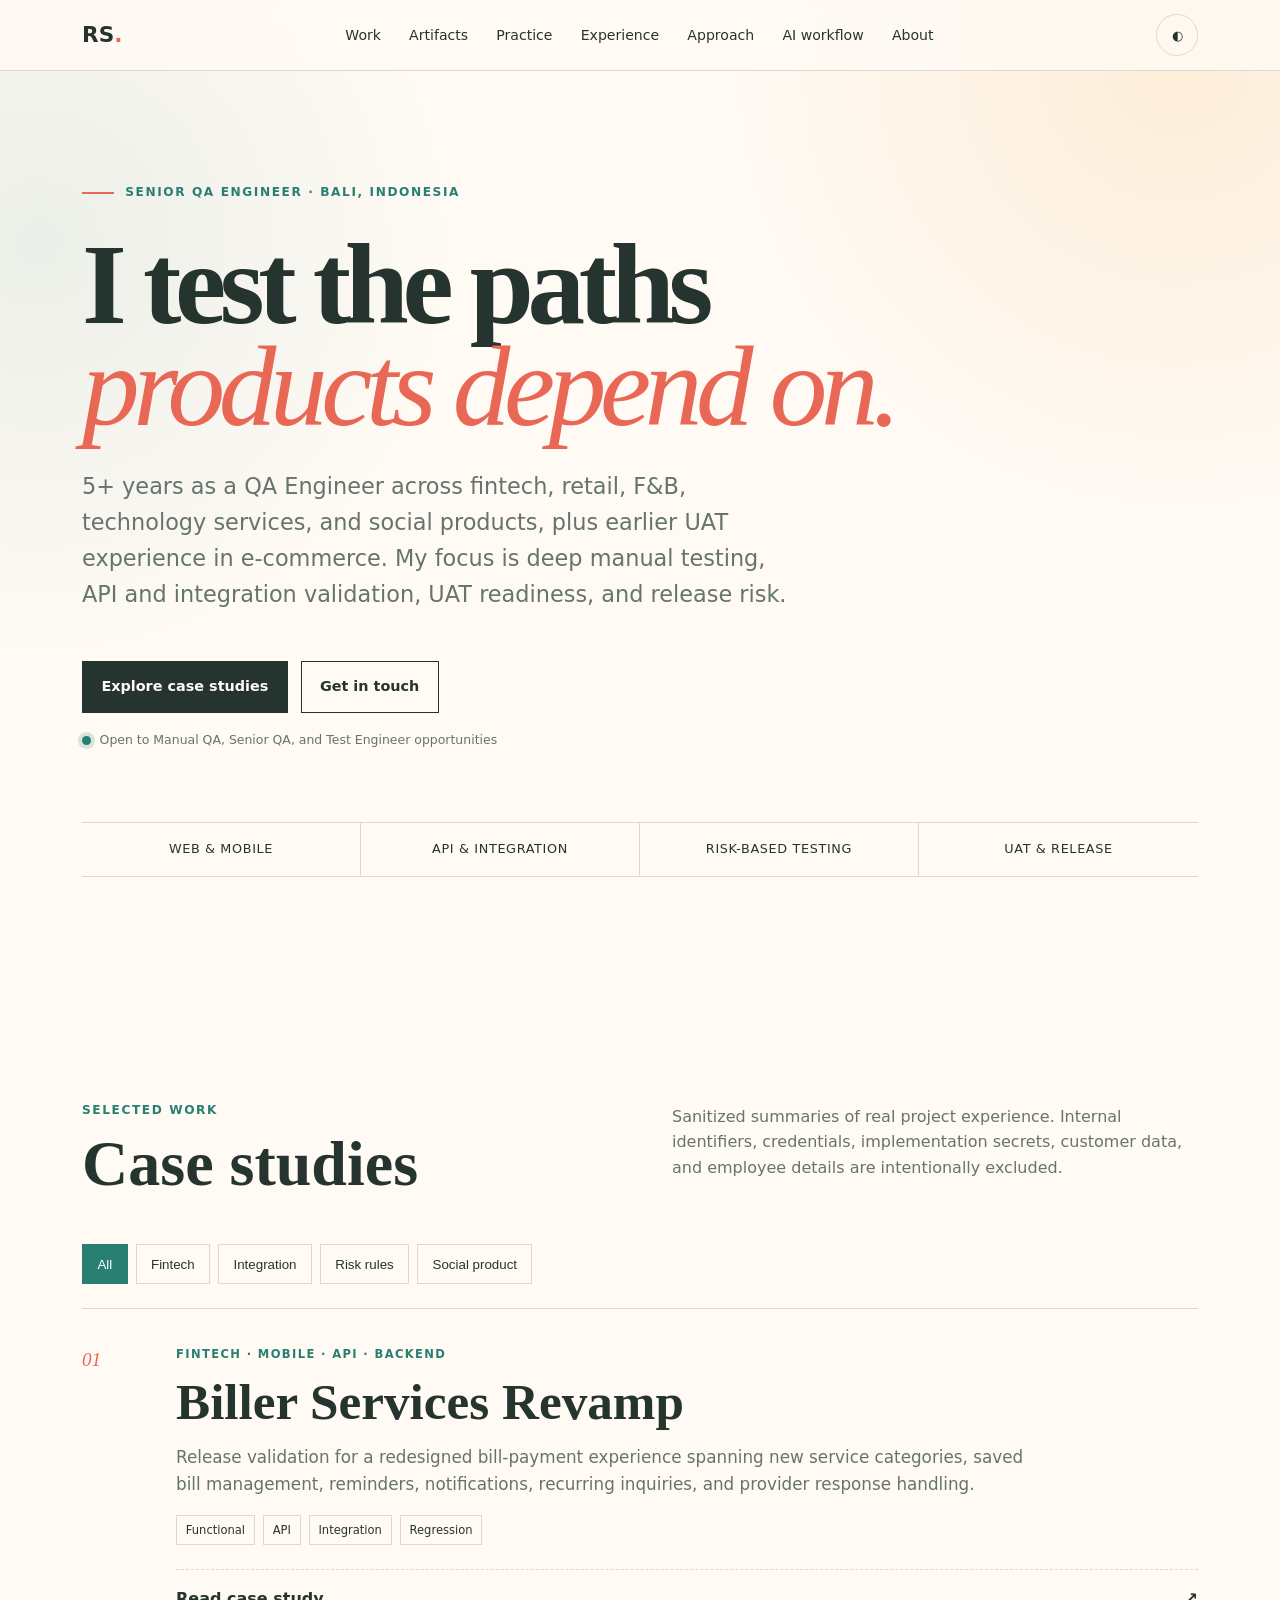
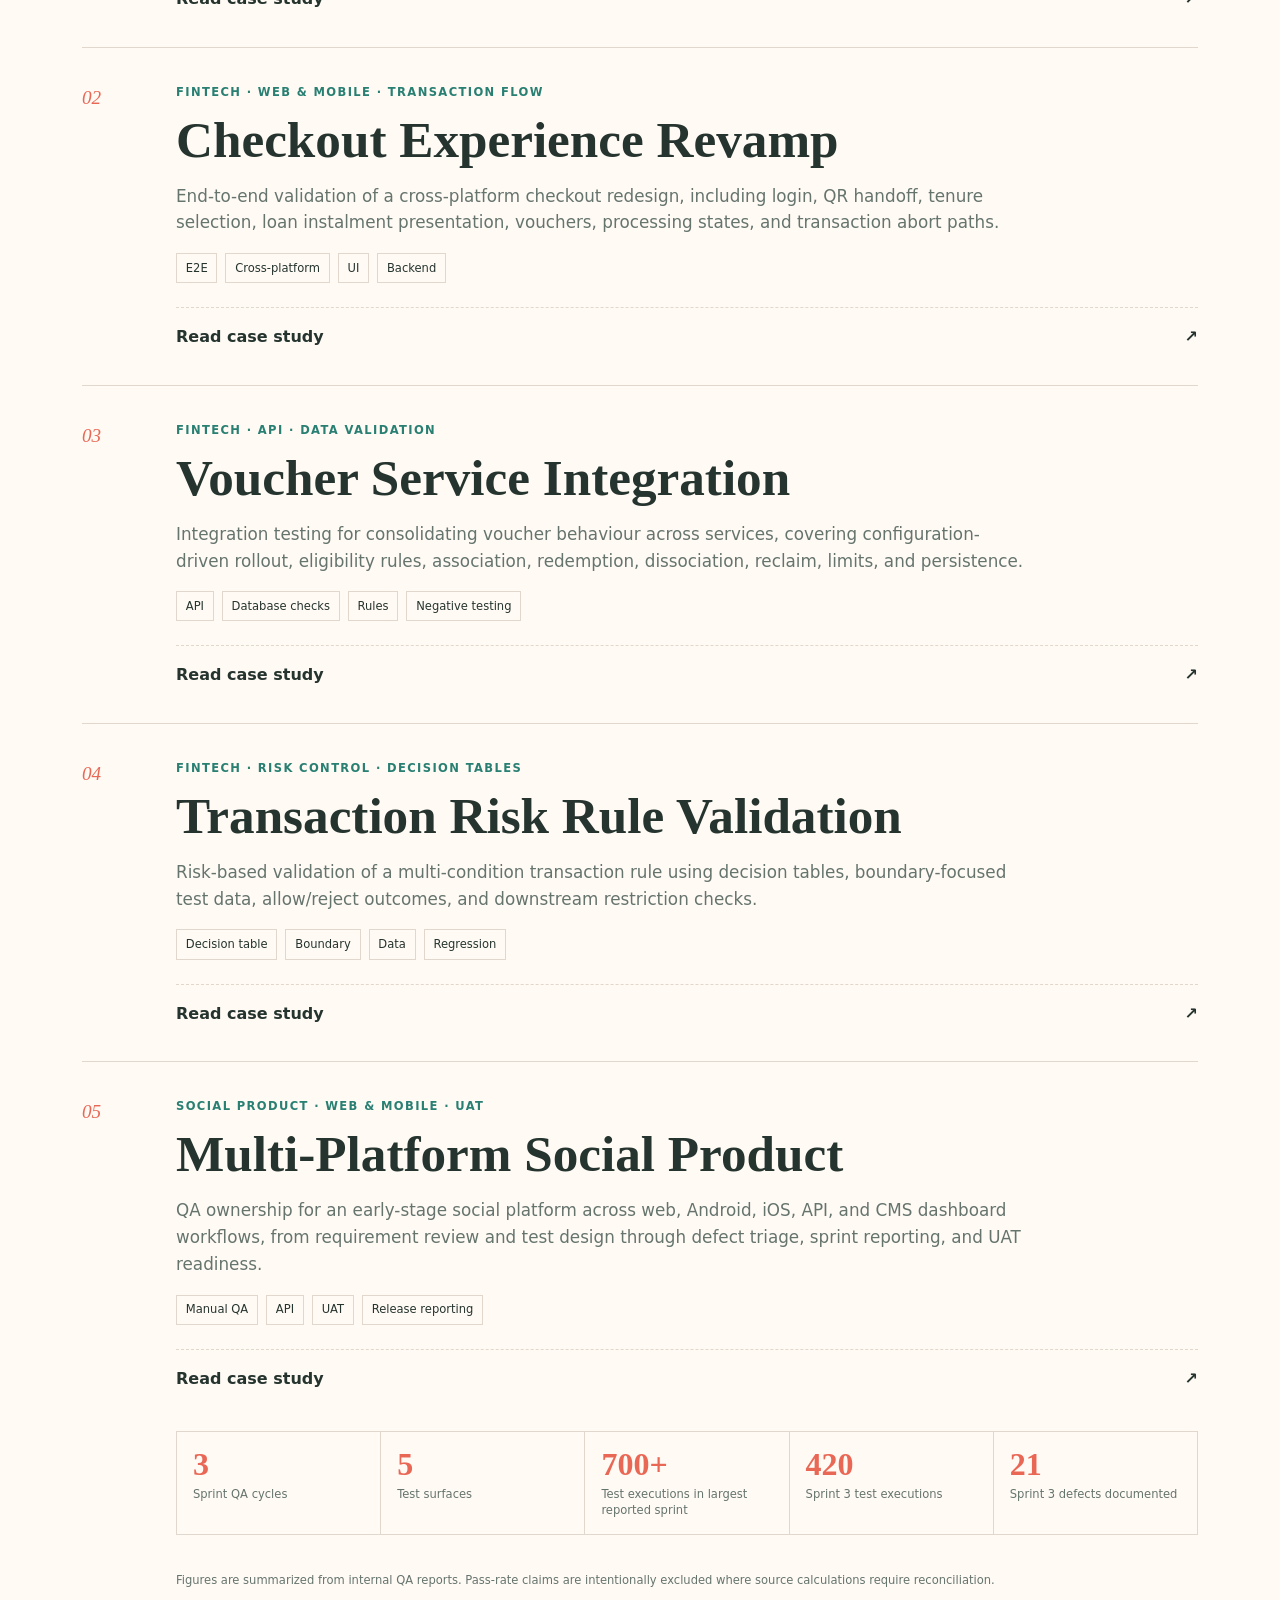
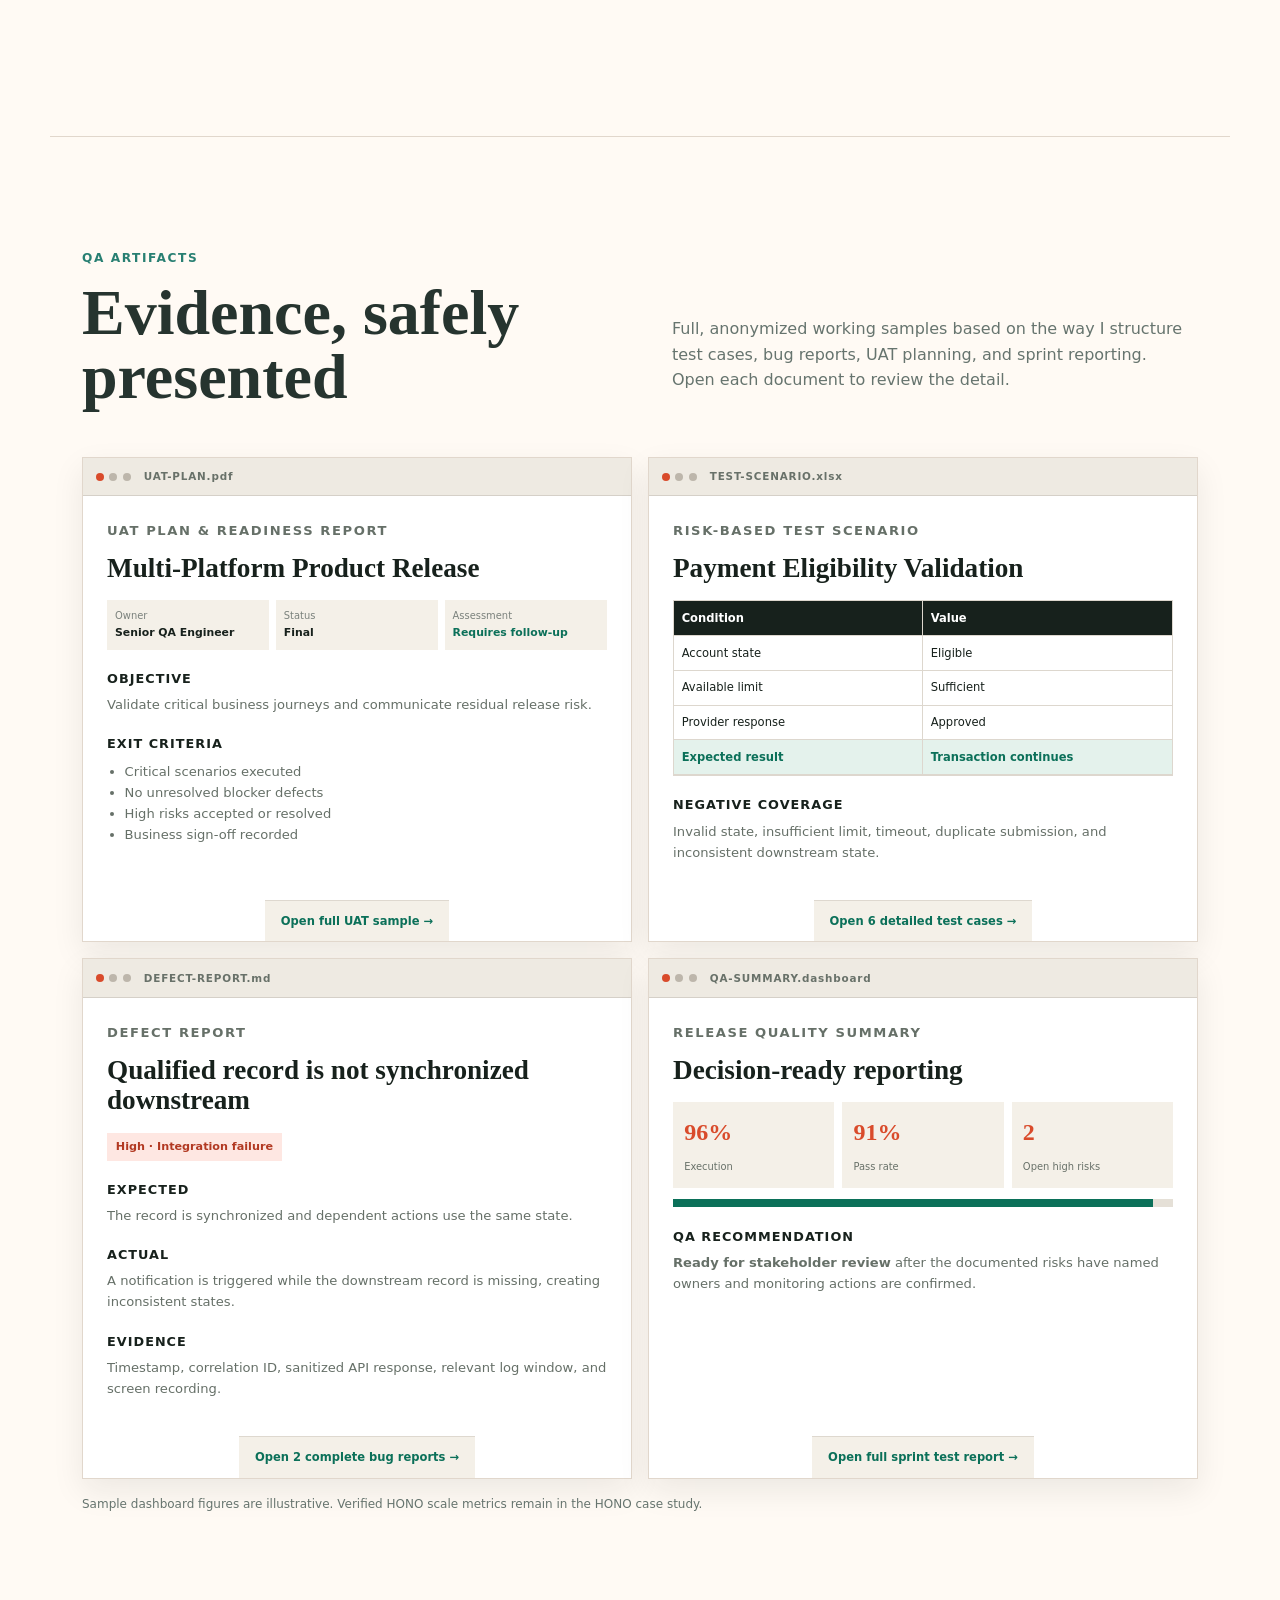
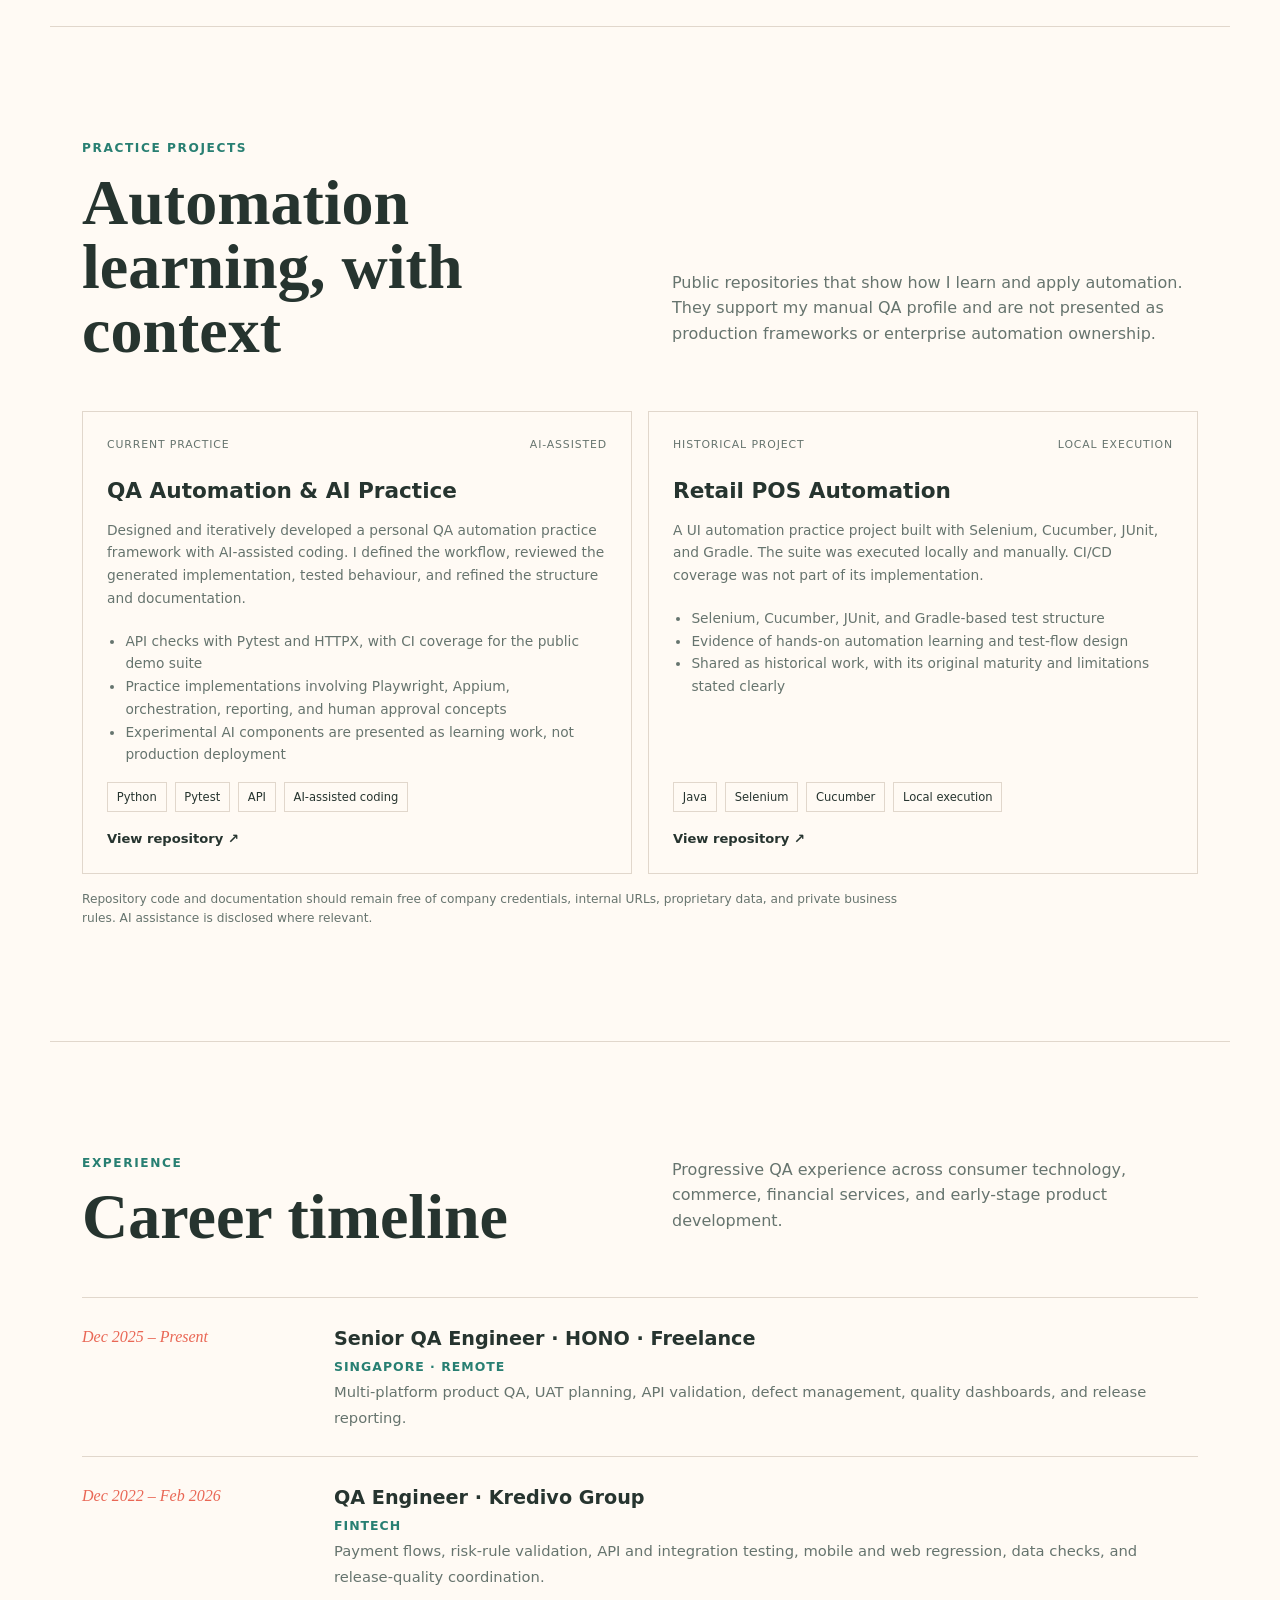
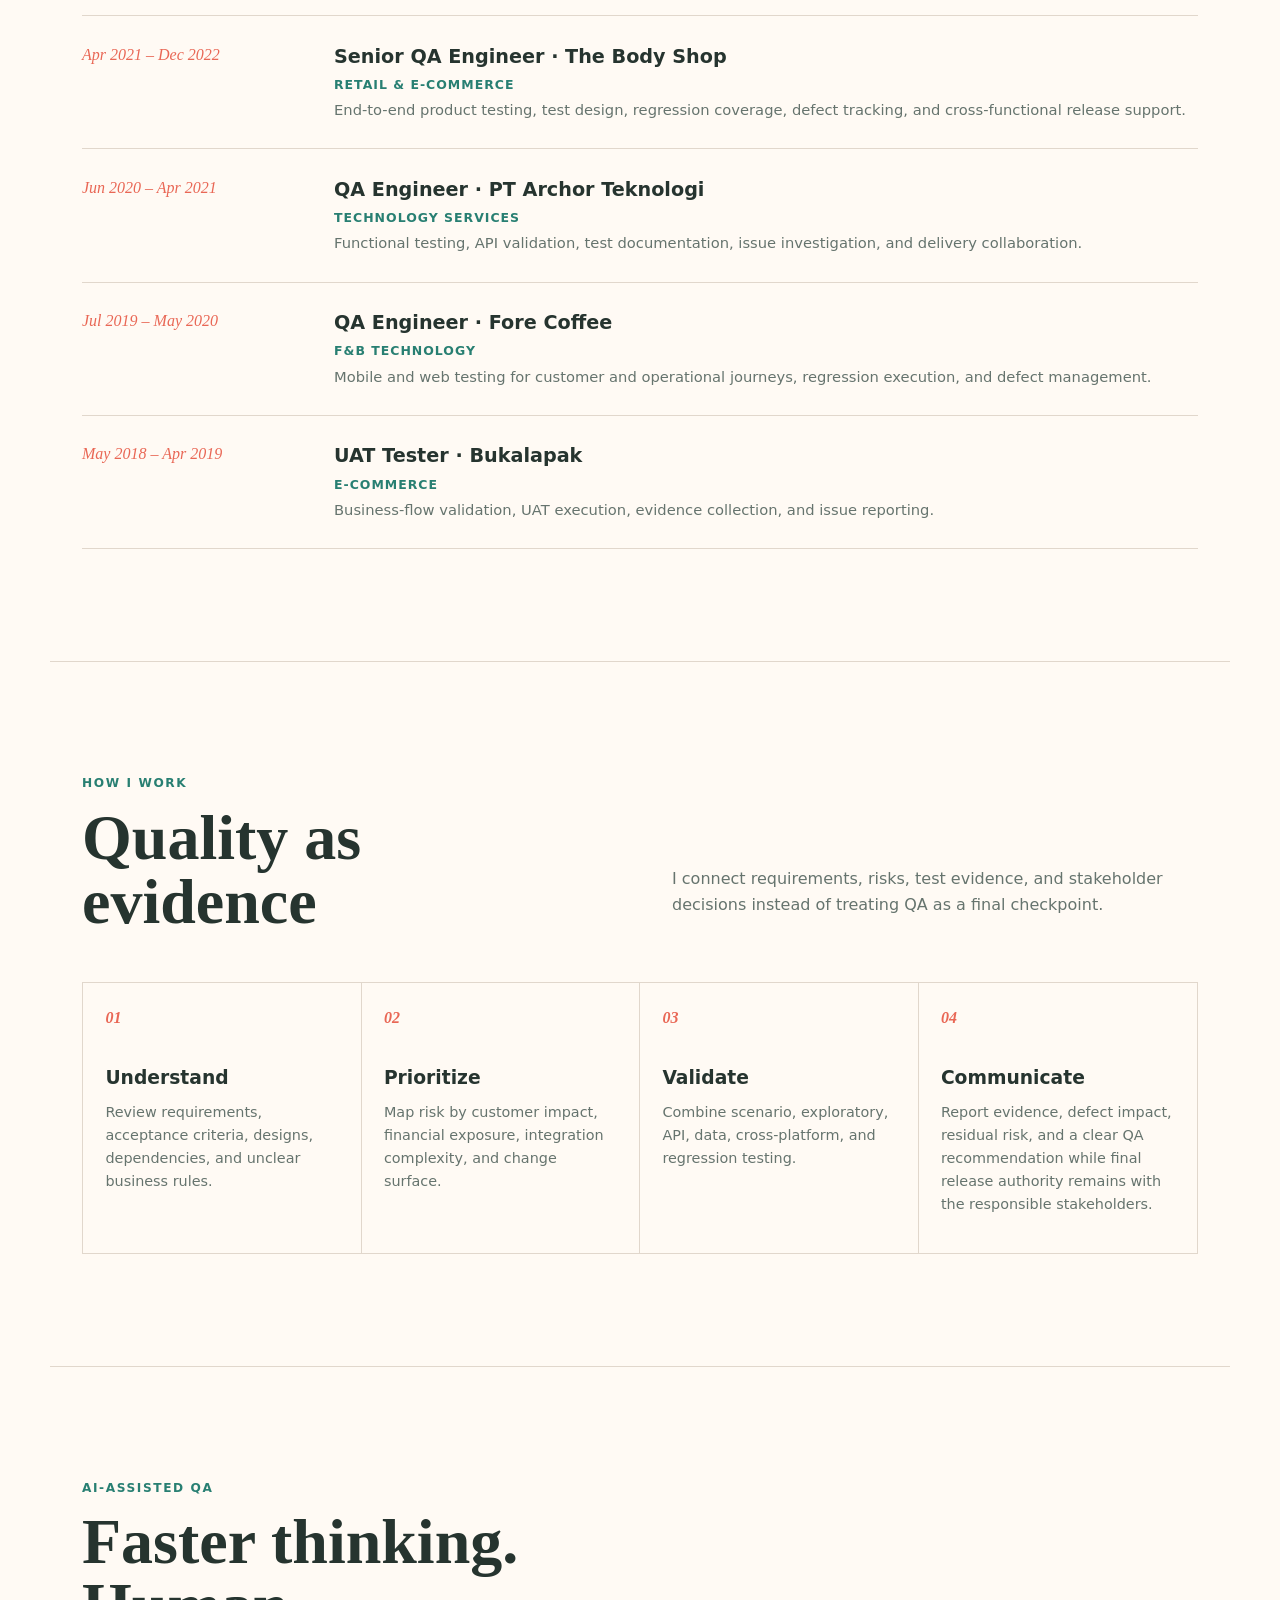
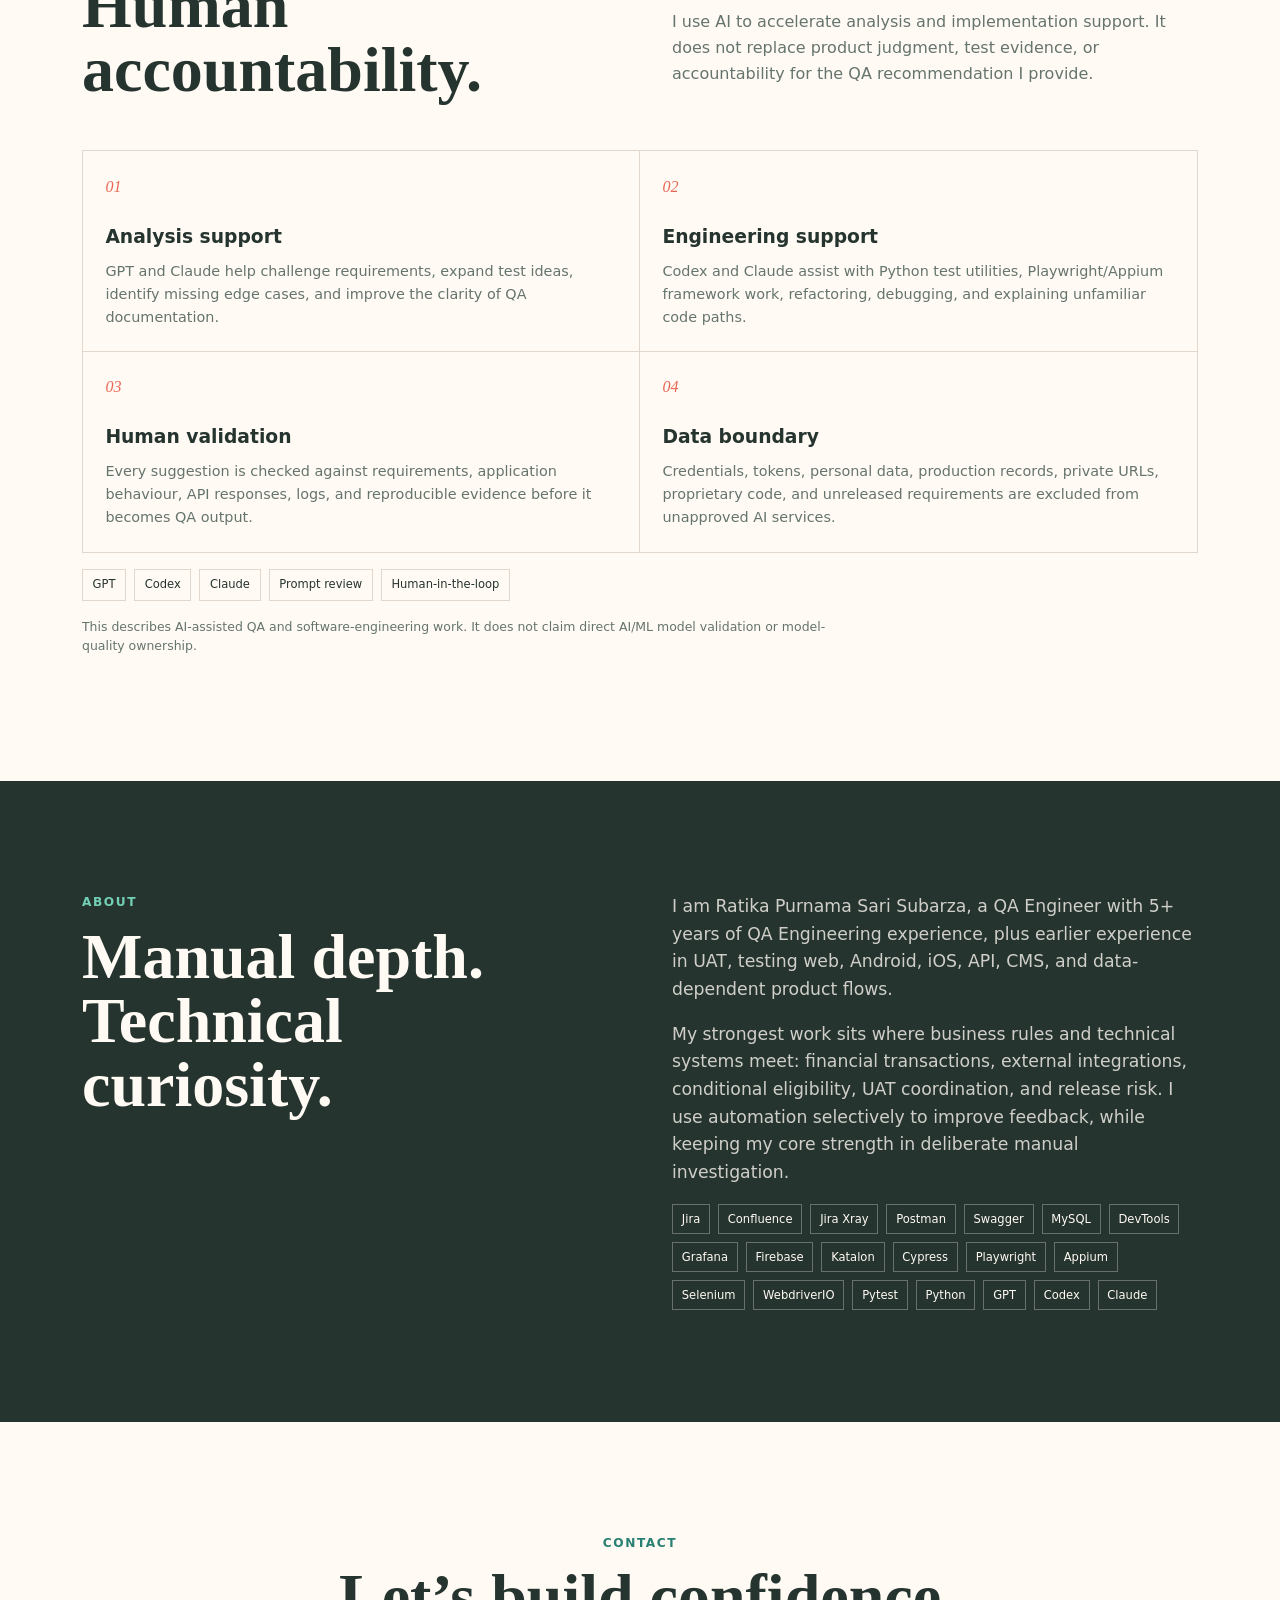
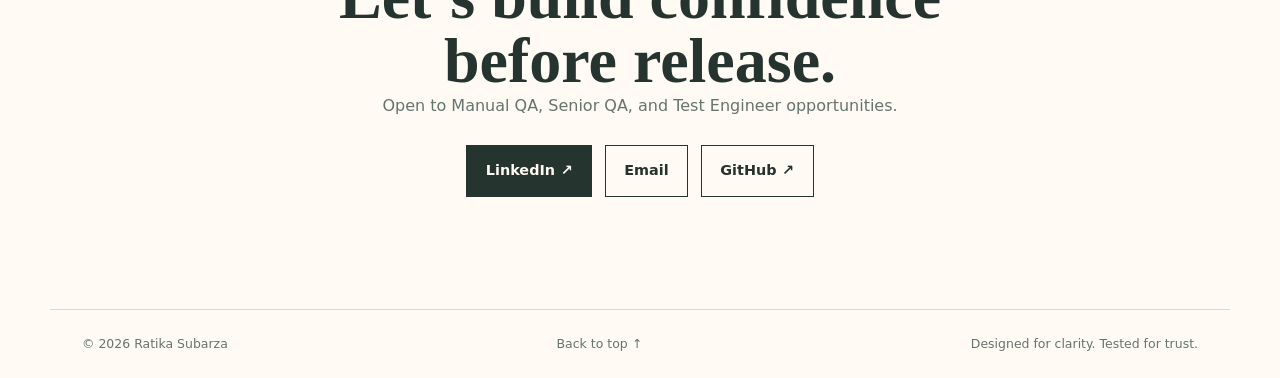
==== index.html @ 9e0c8d6e "Create QA portfolio website" ====
<!doctype html>
<html lang="en">
<head>
  <meta charset="utf-8">
  <meta name="viewport" content="width=device-width, initial-scale=1">
  <meta name="description" content="QA Engineer portfolio of Ratika Purnama Sari Subarza. Manual, API, integration, mobile, web, and UAT testing.">
  <meta name="author" content="Ratika Purnama Sari Subarza">
  <meta name="theme-color" content="#fffaf4" media="(prefers-color-scheme: light)">
  <meta name="theme-color" content="#111713" media="(prefers-color-scheme: dark)">
  <meta property="og:type" content="website">
  <meta property="og:title" content="Ratika Subarza | Senior QA Engineer">
  <meta property="og:description" content="QA portfolio focused on manual testing, API and integration validation, UAT readiness, and release risk.">
  <meta property="og:url" content="https://ratikasubarza.github.io/">
  <meta property="og:site_name" content="Ratika Subarza | QA Portfolio">
  <meta name="twitter:card" content="summary">
  <link rel="canonical" href="https://ratikasubarza.github.io/">
  <link rel="icon" href="favicon.svg" type="image/svg+xml">
  <link rel="manifest" href="site.webmanifest">
  <title>Ratika Subarza | QA Engineer</title>
  <script>try{if(localStorage.getItem('portfolio-theme')==='dark')document.documentElement.classList.add('dark')}catch{}</script>
  <link rel="stylesheet" href="styles.css?v=20260721-2">
  <link rel="stylesheet" href="experience.css?v=20260721-2">
  <link rel="stylesheet" href="portfolio-additions.css?v=20260721-2">
  <link rel="stylesheet" href="artifacts.css?v=20260721-2">
  <link rel="stylesheet" href="artifact-links.css?v=20260721-2">
  <script type="application/ld+json">
    {
      "@context": "https://schema.org",
      "@type": "Person",
      "name": "Ratika Purnama Sari Subarza",
      "url": "https://ratikasubarza.github.io/",
      "jobTitle": "Senior QA Engineer",
      "address": {"@type": "PostalAddress", "addressLocality": "Bali", "addressCountry": "ID"},
      "sameAs": [
        "https://www.linkedin.com/in/ratikasubarza/",
        "https://github.com/Ratikasubarza"
      ],
      "knowsAbout": ["Manual testing", "API testing", "Integration testing", "Mobile testing", "UAT", "Release risk"]
    }
  </script>
</head>
<body>
  <a class="skip-link" href="#work">Skip to selected work</a>
  <header class="nav-wrap">
    <nav class="nav" aria-label="Primary navigation">
      <a class="brand" href="#top" aria-label="Ratika Subarza, home">RS<span>.</span></a>
      <div class="nav-links" id="primary-links">
        <a href="#work">Work</a><a href="#artifacts">Artifacts</a><a href="#practice">Practice</a><a href="#experience">Experience</a><a href="#approach">Approach</a><a href="#ai-workflow">AI workflow</a><a href="#about">About</a>
      </div>
      <div class="nav-actions">
        <button class="menu-toggle" type="button" aria-label="Open navigation" aria-controls="primary-links" aria-expanded="false"><span></span><span></span><span></span></button>
        <button class="theme" type="button" aria-label="Use dark theme" aria-pressed="false" title="Switch color theme">◐</button>
      </div>
    </nav>
  </header>

  <main id="top">
    <section class="hero section">
      <div class="eyebrow"><span></span> Senior QA Engineer · Bali, Indonesia</div>
      <h1>I test the paths<br><em>products depend on.</em></h1>
      <p class="hero-copy">5+ years as a QA Engineer across fintech, retail, F&amp;B, technology services, and social products, plus earlier UAT experience in e-commerce. My focus is deep manual testing, API and integration validation, UAT readiness, and release risk.</p>
      <div class="hero-actions">
        <a class="button primary" href="#work">Explore case studies</a>
        <a class="button secondary" href="#contact">Get in touch</a>
      </div>
      <p class="availability"><span aria-hidden="true"></span>Open to Manual QA, Senior QA, and Test Engineer opportunities</p>
      <div class="capability-strip" aria-label="Core capabilities">
        <span>Web & mobile</span><span>API & integration</span><span>Risk-based testing</span><span>UAT & release</span>
      </div>
    </section>

    <section class="section work" id="work">
      <div class="section-head">
        <div><p class="kicker">Selected work</p><h2>Case studies</h2></div>
        <p>Sanitized summaries of real project experience. Internal identifiers, credentials, implementation secrets, customer data, and employee details are intentionally excluded.</p>
      </div>
      <div class="filters" role="group" aria-label="Filter case studies">
        <button class="filter active" data-filter="all" aria-pressed="true">All</button>
        <button class="filter" data-filter="fintech" aria-pressed="false">Fintech</button>
        <button class="filter" data-filter="integration" aria-pressed="false">Integration</button>
        <button class="filter" data-filter="risk" aria-pressed="false">Risk rules</button>
        <button class="filter" data-filter="social" aria-pressed="false">Social product</button>
      </div>
      <p class="sr-only" id="filter-status" aria-live="polite">Showing 5 case studies</p>

      <div class="projects">
        <article class="project featured" data-tags="fintech integration">
          <div class="project-number">01</div>
          <div class="project-main">
            <p class="project-type">Fintech · Mobile · API · Backend</p>
            <h3>Biller Services Revamp</h3>
            <p>Release validation for a redesigned bill-payment experience spanning new service categories, saved bill management, reminders, notifications, recurring inquiries, and provider response handling.</p>
            <div class="tags"><span>Functional</span><span>API</span><span>Integration</span><span>Regression</span></div>
          </div>
          <details>
            <summary>Read case study <span>↗</span></summary>
            <div class="case-grid">
              <div><h4>Challenge</h4><p>Validate interconnected payment journeys while protecting existing bill services from regression and accounting for asynchronous reminders and external-provider behaviour.</p></div>
              <div><h4>My contribution</h4><p>Reviewed requirements, authored the test plan, designed positive and negative coverage, validated UI and API behaviour, investigated failures, tracked defects, and supported release readiness.</p></div>
              <div><h4>Coverage</h4><ul><li>New bill categories and payment paths</li><li>Saved, edited, filtered, and removed bills</li><li>Recurring inquiry and retry behaviour</li><li>Notifications and eligibility states</li><li>Provider errors and insufficient limits</li></ul></div>
              <div><h4>Outcome</h4><p>Produced traceable coverage across frontend, backend, notifications, scheduled processes, and payment integrations, giving stakeholders evidence for triage and release decisions.</p></div>
            </div>
          </details>
        </article>

        <article class="project" data-tags="fintech integration">
          <div class="project-number">02</div>
          <div class="project-main">
            <p class="project-type">Fintech · Web & Mobile · Transaction flow</p>
            <h3>Checkout Experience Revamp</h3>
            <p>End-to-end validation of a cross-platform checkout redesign, including login, QR handoff, tenure selection, loan instalment presentation, vouchers, processing states, and transaction abort paths.</p>
            <div class="tags"><span>E2E</span><span>Cross-platform</span><span>UI</span><span>Backend</span></div>
          </div>
          <details><summary>Read case study <span>↗</span></summary><div class="case-grid">
            <div><h4>Risk focus</h4><p>Platform parity, transaction continuity, correct repayment choices, identity handoff, eligibility states, and safe failure handling.</p></div>
            <div><h4>Test design</h4><p>Covered desktop and mobile journeys, valid and invalid authentication, eligible and ineligible options, voucher lifecycle, processing states, and cancellation behaviour.</p></div>
          </div></details>
        </article>

        <article class="project" data-tags="fintech integration">
          <div class="project-number">03</div>
          <div class="project-main">
            <p class="project-type">Fintech · API · Data validation</p>
            <h3>Voucher Service Integration</h3>
            <p>Integration testing for consolidating voucher behaviour across services, covering configuration-driven rollout, eligibility rules, association, redemption, dissociation, reclaim, limits, and persistence.</p>
            <div class="tags"><span>API</span><span>Database checks</span><span>Rules</span><span>Negative testing</span></div>
          </div>
          <details><summary>Read case study <span>↗</span></summary><div class="case-grid">
            <div><h4>Coverage strategy</h4><p>Combined service-response validation with mobile behaviour and data-state verification, including invalid references, exceeded quotas, expired vouchers, failed transactions, and safe rollback.</p></div>
            <div><h4>Value</h4><p>Made rule interactions explicit and checked that voucher state remained consistent throughout transaction success, failure, cancellation, and retry paths.</p></div>
          </div></details>
        </article>

        <article class="project" data-tags="fintech risk">
          <div class="project-number">04</div>
          <div class="project-main">
            <p class="project-type">Fintech · Risk control · Decision tables</p>
            <h3>Transaction Risk Rule Validation</h3>
            <p>Risk-based validation of a multi-condition transaction rule using decision tables, boundary-focused test data, allow/reject outcomes, and downstream restriction checks.</p>
            <div class="tags"><span>Decision table</span><span>Boundary</span><span>Data</span><span>Regression</span></div>
          </div>
          <details><summary>Read case study <span>↗</span></summary><div class="case-grid">
            <div><h4>Method</h4><p>Mapped combinations of account activity, timing, transaction history, profile changes, and utilization bands into deterministic expected outcomes.</p></div>
            <div><h4>Safety</h4><p>Validated both enforcement and false-positive protection: matching risk combinations were restricted while legitimate users remained unaffected.</p></div>
          </div></details>
        </article>
        <article class="project" data-tags="social integration">
          <div class="project-number">05</div>
          <div class="project-main">
            <p class="project-type">Social product · Web &amp; Mobile · UAT</p>
            <h3>Multi-Platform Social Product</h3>
            <p>QA ownership for an early-stage social platform across web, Android, iOS, API, and CMS dashboard workflows, from requirement review and test design through defect triage, sprint reporting, and UAT readiness.</p>
            <div class="tags"><span>Manual QA</span><span>API</span><span>UAT</span><span>Release reporting</span></div>
          </div>
          <details><summary>Read case study <span>↗</span></summary><div class="case-grid">
            <div><h4>Product coverage</h4><p>Authentication, onboarding, profiles, settings and preferences, feed and topic filters, posts and media, comments, reposts, following, blocking, muting, reporting, and notifications.</p></div>
            <div><h4>My contribution</h4><p>Acted as QA owner across three sprint reporting cycles. Translated requirements and acceptance criteria into risk-based scenarios, maintained cross-platform coverage, validated APIs, data, UI, and logs, coordinated defect closure, and communicated release status.</p></div>
            <div><h4>Test strategy</h4><p>Combined positive, negative, edge-case, error-handling, sanity, API, UI, and data validation. Used mind-map coverage to make feature relationships and scenario gaps visible before execution.</p></div>
            <div><h4>Reporting</h4><p>Built structured QA reports and dashboard views connecting planned scenarios, execution status, platform coverage, regression scope, defect exposure, residual risk, and QA recommendations for stakeholder review.</p></div>
            <div><h4>Confidentiality</h4><p>Implementation details, internal metrics, links, identities, test data, and unreleased requirements are intentionally omitted.</p></div>
          </div></details>
          <div class="metrics" aria-label="Sanitized project scale">
            <div><strong>3</strong><span>Sprint QA cycles</span></div>
            <div><strong>5</strong><span>Test surfaces</span></div>
            <div><strong>700+</strong><span>Test executions in largest reported sprint</span></div>
            <div><strong>420</strong><span>Sprint 3 test executions</span></div>
            <div><strong>21</strong><span>Sprint 3 defects documented</span></div>
          </div>
          <p class="metric-note">Figures are summarized from internal QA reports. Pass-rate claims are intentionally excluded where source calculations require reconciliation.</p>
        </article>
      </div>
    </section>

    <section class="section artifacts" id="artifacts">
      <div class="section-head">
        <div><p class="kicker">QA artifacts</p><h2>Evidence, safely presented</h2></div>
        <p>Full, anonymized working samples based on the way I structure test cases, bug reports, UAT planning, and sprint reporting. Open each document to review the detail.</p>
      </div>
      <div class="artifact-grid">
        <article class="artifact-card">
          <div class="doc-bar"><span></span><span></span><span></span><b>UAT-PLAN.pdf</b></div>
          <div class="doc-body">
            <p class="doc-label">UAT Plan &amp; Readiness Report</p><h3>Multi-Platform Product Release</h3>
            <div class="doc-meta"><span>Owner <b>Senior QA Engineer</b></span><span>Status <b>Final</b></span><span>Assessment <b class="go">Requires follow-up</b></span></div>
            <h4>Objective</h4><p>Validate critical business journeys and communicate residual release risk.</p>
            <h4>Exit criteria</h4><ul><li>Critical scenarios executed</li><li>No unresolved blocker defects</li><li>High risks accepted or resolved</li><li>Business sign-off recorded</li></ul>
          </div><footer class="doc-footer"><a href="artifacts/uat-plan.html">Open full UAT sample →</a></footer>
        </article>
        <article class="artifact-card">
          <div class="doc-bar"><span></span><span></span><span></span><b>TEST-SCENARIO.xlsx</b></div>
          <div class="doc-body">
            <p class="doc-label">Risk-Based Test Scenario</p><h3>Payment Eligibility Validation</h3>
            <div class="mini-table"><div class="head">Condition</div><div class="head">Value</div><div>Account state</div><div>Eligible</div><div>Available limit</div><div>Sufficient</div><div>Provider response</div><div>Approved</div><div class="result">Expected result</div><div class="result">Transaction continues</div></div>
            <h4>Negative coverage</h4><p>Invalid state, insufficient limit, timeout, duplicate submission, and inconsistent downstream state.</p>
          </div><footer class="doc-footer"><a href="artifacts/test-cases.html">Open 6 detailed test cases →</a></footer>
        </article>
        <article class="artifact-card">
          <div class="doc-bar"><span></span><span></span><span></span><b>DEFECT-REPORT.md</b></div>
          <div class="doc-body">
            <p class="doc-label">Defect Report</p><h3>Qualified record is not synchronized downstream</h3><div class="severity">High · Integration failure</div>
            <h4>Expected</h4><p>The record is synchronized and dependent actions use the same state.</p>
            <h4>Actual</h4><p>A notification is triggered while the downstream record is missing, creating inconsistent states.</p>
            <h4>Evidence</h4><p>Timestamp, correlation ID, sanitized API response, relevant log window, and screen recording.</p>
          </div><footer class="doc-footer"><a href="artifacts/bug-reports.html">Open 2 complete bug reports →</a></footer>
        </article>
        <article class="artifact-card">
          <div class="doc-bar"><span></span><span></span><span></span><b>QA-SUMMARY.dashboard</b></div>
          <div class="doc-body">
            <p class="doc-label">Release Quality Summary</p><h3>Decision-ready reporting</h3>
            <div class="summary-metrics"><div><strong>96%</strong><span>Execution</span></div><div><strong>91%</strong><span>Pass rate</span></div><div><strong>2</strong><span>Open high risks</span></div></div><div class="bar"><i style="width:96%"></i></div>
            <h4>QA recommendation</h4><p><b>Ready for stakeholder review</b> after the documented risks have named owners and monitoring actions are confirmed.</p>
          </div><footer class="doc-footer"><a href="artifacts/test-report.html">Open full sprint test report →</a></footer>
        </article>
      </div>
      <p class="artifact-note">Sample dashboard figures are illustrative. Verified HONO scale metrics remain in the HONO case study.</p>
    </section>

    <section class="section practice" id="practice">
      <div class="section-head">
        <div><p class="kicker">Practice projects</p><h2>Automation learning, with context</h2></div>
        <p>Public repositories that show how I learn and apply automation. They support my manual QA profile and are not presented as production frameworks or enterprise automation ownership.</p>
      </div>
      <div class="practice-grid">
        <article class="practice-card">
          <div class="practice-top"><span>Current practice</span><span>AI-assisted</span></div>
          <h3>QA Automation &amp; AI Practice</h3>
          <p>Designed and iteratively developed a personal QA automation practice framework with AI-assisted coding. I defined the workflow, reviewed the generated implementation, tested behaviour, and refined the structure and documentation.</p>
          <ul><li>API checks with Pytest and HTTPX, with CI coverage for the public demo suite</li><li>Practice implementations involving Playwright, Appium, orchestration, reporting, and human approval concepts</li><li>Experimental AI components are presented as learning work, not production deployment</li></ul>
          <div class="tags"><span>Python</span><span>Pytest</span><span>API</span><span>AI-assisted coding</span></div>
          <a href="https://github.com/Ratikasubarza/qa-automation-ai-practice" target="_blank" rel="noreferrer">View repository <span>↗</span></a>
        </article>
        <article class="practice-card">
          <div class="practice-top"><span>Historical project</span><span>Local execution</span></div>
          <h3>Retail POS Automation</h3>
          <p>A UI automation practice project built with Selenium, Cucumber, JUnit, and Gradle. The suite was executed locally and manually. CI/CD coverage was not part of its implementation.</p>
          <ul><li>Selenium, Cucumber, JUnit, and Gradle-based test structure</li><li>Evidence of hands-on automation learning and test-flow design</li><li>Shared as historical work, with its original maturity and limitations stated clearly</li></ul>
          <div class="tags"><span>Java</span><span>Selenium</span><span>Cucumber</span><span>Local execution</span></div>
          <a href="https://github.com/Ratikasubarza/bodyshop-pos-automation" target="_blank" rel="noreferrer">View repository <span>↗</span></a>
        </article>
      </div>
      <p class="practice-note">Repository code and documentation should remain free of company credentials, internal URLs, proprietary data, and private business rules. AI assistance is disclosed where relevant.</p>
    </section>

    <section class="section experience" id="experience">
      <div class="section-head"><div><p class="kicker">Experience</p><h2>Career timeline</h2></div><p>Progressive QA experience across consumer technology, commerce, financial services, and early-stage product development.</p></div>
      <div class="timeline">
        <div class="role"><time>Dec 2025 – Present</time><div><h3>Senior QA Engineer · HONO · Freelance</h3><p>Singapore · Remote</p><span>Multi-platform product QA, UAT planning, API validation, defect management, quality dashboards, and release reporting.</span></div></div>
        <div class="role"><time>Dec 2022 – Feb 2026</time><div><h3>QA Engineer · Kredivo Group</h3><p>Fintech</p><span>Payment flows, risk-rule validation, API and integration testing, mobile and web regression, data checks, and release-quality coordination.</span></div></div>
        <div class="role"><time>Apr 2021 – Dec 2022</time><div><h3>Senior QA Engineer · The Body Shop</h3><p>Retail &amp; e-commerce</p><span>End-to-end product testing, test design, regression coverage, defect tracking, and cross-functional release support.</span></div></div>
        <div class="role"><time>Jun 2020 – Apr 2021</time><div><h3>QA Engineer · PT Archor Teknologi</h3><p>Technology services</p><span>Functional testing, API validation, test documentation, issue investigation, and delivery collaboration.</span></div></div>
        <div class="role"><time>Jul 2019 – May 2020</time><div><h3>QA Engineer · Fore Coffee</h3><p>F&amp;B technology</p><span>Mobile and web testing for customer and operational journeys, regression execution, and defect management.</span></div></div>
        <div class="role"><time>May 2018 – Apr 2019</time><div><h3>UAT Tester · Bukalapak</h3><p>E-commerce</p><span>Business-flow validation, UAT execution, evidence collection, and issue reporting.</span></div></div>
      </div>
    </section>

    <section class="section approach" id="approach">
      <div class="section-head"><div><p class="kicker">How I work</p><h2>Quality as evidence</h2></div><p>I connect requirements, risks, test evidence, and stakeholder decisions instead of treating QA as a final checkpoint.</p></div>
      <div class="steps">
        <div><b>01</b><h3>Understand</h3><p>Review requirements, acceptance criteria, designs, dependencies, and unclear business rules.</p></div>
        <div><b>02</b><h3>Prioritize</h3><p>Map risk by customer impact, financial exposure, integration complexity, and change surface.</p></div>
        <div><b>03</b><h3>Validate</h3><p>Combine scenario, exploratory, API, data, cross-platform, and regression testing.</p></div>
        <div><b>04</b><h3>Communicate</h3><p>Report evidence, defect impact, residual risk, and a clear QA recommendation while final release authority remains with the responsible stakeholders.</p></div>
      </div>
    </section>

    <section class="section ai-workflow" id="ai-workflow">
      <div class="section-head">
        <div><p class="kicker">AI-assisted QA</p><h2>Faster thinking.<br>Human accountability.</h2></div>
        <p>I use AI to accelerate analysis and implementation support. It does not replace product judgment, test evidence, or accountability for the QA recommendation I provide.</p>
      </div>
      <div class="ai-grid">
        <div><span>01</span><h3>Analysis support</h3><p>GPT and Claude help challenge requirements, expand test ideas, identify missing edge cases, and improve the clarity of QA documentation.</p></div>
        <div><span>02</span><h3>Engineering support</h3><p>Codex and Claude assist with Python test utilities, Playwright/Appium framework work, refactoring, debugging, and explaining unfamiliar code paths.</p></div>
        <div><span>03</span><h3>Human validation</h3><p>Every suggestion is checked against requirements, application behaviour, API responses, logs, and reproducible evidence before it becomes QA output.</p></div>
        <div><span>04</span><h3>Data boundary</h3><p>Credentials, tokens, personal data, production records, private URLs, proprietary code, and unreleased requirements are excluded from unapproved AI services.</p></div>
      </div>
      <div class="ai-tools"><span>GPT</span><span>Codex</span><span>Claude</span><span>Prompt review</span><span>Human-in-the-loop</span></div>
      <p class="disclaimer">This describes AI-assisted QA and software-engineering work. It does not claim direct AI/ML model validation or model-quality ownership.</p>
    </section>

    <section class="section about" id="about">
      <div><p class="kicker">About</p><h2>Manual depth.<br>Technical curiosity.</h2></div>
      <div class="about-copy">
        <p>I am Ratika Purnama Sari Subarza, a QA Engineer with 5+ years of QA Engineering experience, plus earlier experience in UAT, testing web, Android, iOS, API, CMS, and data-dependent product flows.</p>
        <p>My strongest work sits where business rules and technical systems meet: financial transactions, external integrations, conditional eligibility, UAT coordination, and release risk. I use automation selectively to improve feedback, while keeping my core strength in deliberate manual investigation.</p>
        <div class="toolbox"><span>Jira</span><span>Confluence</span><span>Jira Xray</span><span>Postman</span><span>Swagger</span><span>MySQL</span><span>DevTools</span><span>Grafana</span><span>Firebase</span><span>Katalon</span><span>Cypress</span><span>Playwright</span><span>Appium</span><span>Selenium</span><span>WebdriverIO</span><span>Pytest</span><span>Python</span><span>GPT</span><span>Codex</span><span>Claude</span></div>
      </div>
    </section>

    <section class="section contact" id="contact">
      <p class="kicker">Contact</p><h2>Let’s build confidence<br>before release.</h2>
      <p>Open to Manual QA, Senior QA, and Test Engineer opportunities.</p>
      <div class="contact-actions">
        <a class="button primary" href="https://www.linkedin.com/in/ratikasubarza/" target="_blank" rel="noreferrer">LinkedIn <span>↗</span></a>
        <a class="button secondary" href="mailto:ratikasubarza@gmail.com">Email</a>
        <a class="button secondary" href="https://github.com/Ratikasubarza" target="_blank" rel="noreferrer">GitHub <span>↗</span></a>
      </div>
    </section>
  </main>
  <footer><span>© <span id="year"></span> Ratika Subarza</span><a href="#top">Back to top ↑</a><span>Designed for clarity. Tested for trust.</span></footer>
  <script src="script.js?v=20260721-2"></script>
</body>
</html>
---- styles.css ----
:root {
  --bg: #fffaf4;
  --surface: #fff1e7;
  --ink: #26342f;
  --muted: #66746e;
  --line: #e1d7cc;
  --accent: #e96755;
  --accent2: #287f72;
  --max: 1180px;
}

* { box-sizing: border-box; }

html {
  scroll-behavior: smooth;
  scroll-padding-top: 5rem;
}

body {
  margin: 0;
  background:
    radial-gradient(circle at 92% 7%, rgba(243, 180, 93, .18), transparent 28rem),
    radial-gradient(circle at 3% 27%, rgba(40, 127, 114, .09), transparent 26rem),
    var(--bg);
  background-attachment: fixed;
  color: var(--ink);
  font-family: Inter, ui-sans-serif, system-ui, -apple-system, BlinkMacSystemFont, "Segoe UI", sans-serif;
  line-height: 1.6;
}

html.dark {
  --bg: #111713;
  --surface: #1b241f;
  --ink: #f1eee5;
  --muted: #aab5ad;
  --line: #344039;
  --accent: #ff704d;
  --accent2: #64c7aa;
  color-scheme: dark;
}

html.dark body { background: var(--bg); }

a { color: inherit; }
button, a { -webkit-tap-highlight-color: transparent; }
[hidden] { display: none !important; }

:focus-visible {
  outline: 3px solid var(--accent);
  outline-offset: 4px;
}

.sr-only {
  position: absolute;
  width: 1px;
  height: 1px;
  padding: 0;
  margin: -1px;
  overflow: hidden;
  clip: rect(0, 0, 0, 0);
  white-space: nowrap;
  border: 0;
}

.skip-link {
  position: absolute;
  left: -9999px;
}

.skip-link:focus {
  left: 1rem;
  top: 1rem;
  background: var(--ink);
  color: var(--bg);
  padding: .7rem 1rem;
  z-index: 30;
}

.nav-wrap {
  position: sticky;
  top: 0;
  z-index: 20;
  background: color-mix(in srgb, var(--bg) 88%, transparent);
  backdrop-filter: blur(16px);
  border-bottom: 1px solid var(--line);
}

.nav {
  position: relative;
  max-width: var(--max);
  min-height: 70px;
  margin: auto;
  padding: .8rem 2rem;
  display: flex;
  align-items: center;
  justify-content: space-between;
  gap: 1.5rem;
}

.brand {
  font-size: 1.35rem;
  font-weight: 900;
  text-decoration: none;
}

.brand span { color: var(--accent); }

.nav-links {
  display: flex;
  align-items: center;
  justify-content: center;
  gap: clamp(1rem, 2.2vw, 2rem);
}

.nav-links a {
  position: relative;
  padding: .45rem 0;
  text-decoration: none;
  font-size: .88rem;
}

.nav-links a::after {
  content: "";
  position: absolute;
  left: 0;
  right: 100%;
  bottom: .2rem;
  height: 1px;
  background: var(--accent);
  transition: right .2s ease;
}

.nav-links a:hover::after { right: 0; }

.nav-actions {
  display: flex;
  align-items: center;
  gap: .55rem;
}

.theme,
.menu-toggle {
  display: inline-grid;
  place-items: center;
  border: 1px solid var(--line);
  background: transparent;
  color: var(--ink);
  width: 2.6rem;
  height: 2.6rem;
  cursor: pointer;
}

.theme { border-radius: 50%; }
.menu-toggle { display: none; }
.menu-toggle span { width: 16px; height: 1px; background: currentColor; }

.section {
  max-width: var(--max);
  margin: auto;
  padding: 7rem 2rem;
}

.hero {
  min-height: calc(100vh - 70px);
  display: flex;
  flex-direction: column;
  justify-content: center;
}

.eyebrow,
.kicker {
  text-transform: uppercase;
  letter-spacing: .13em;
  font-size: .76rem;
  font-weight: 800;
  color: var(--accent2);
}

.eyebrow {
  display: flex;
  align-items: center;
  gap: .7rem;
}

.eyebrow span {
  display: inline-block;
  width: 2rem;
  height: 2px;
  background: var(--accent);
}

h1, h2, h3, p { margin-top: 0; }

h1 {
  max-width: 1100px;
  font-family: Georgia, serif;
  font-size: clamp(3.4rem, 9vw, 7.8rem);
  line-height: .88;
  letter-spacing: -.055em;
  margin: 2rem 0;
}

h1 em {
  color: var(--accent);
  font-weight: 400;
}

.hero-copy {
  max-width: 720px;
  font-size: clamp(1.1rem, 2vw, 1.4rem);
  color: var(--muted);
}

.hero-actions,
.contact-actions {
  display: flex;
  gap: .8rem;
  flex-wrap: wrap;
  margin-top: 1.6rem;
}

.button {
  min-height: 44px;
  display: inline-flex;
  align-items: center;
  justify-content: center;
  gap: .35rem;
  padding: .85rem 1.15rem;
  border: 1px solid var(--ink);
  text-decoration: none;
  font-weight: 750;
  font-size: .9rem;
  transition: transform .2s ease, background-color .2s ease, color .2s ease;
}

.button:hover { transform: translateY(-2px); }
.primary { background: var(--ink); color: var(--bg); }
.secondary { background: transparent; }

.availability {
  display: flex;
  align-items: center;
  gap: .55rem;
  margin: 1.1rem 0 0;
  color: var(--muted);
  font-size: .78rem;
}

.availability span {
  width: .55rem;
  height: .55rem;
  border-radius: 50%;
  background: var(--accent2);
  box-shadow: 0 0 0 4px color-mix(in srgb, var(--accent2) 18%, transparent);
}

.capability-strip {
  display: grid;
  grid-template-columns: repeat(4, 1fr);
  margin-top: 4.5rem;
  border-top: 1px solid var(--line);
  border-bottom: 1px solid var(--line);
}

.capability-strip span {
  padding: 1rem 0;
  text-align: center;
  font-size: .8rem;
  text-transform: uppercase;
  letter-spacing: .05em;
  border-right: 1px solid var(--line);
}

.capability-strip span:last-child { border: 0; }

.section-head {
  display: grid;
  grid-template-columns: 1fr 1fr;
  gap: 4rem;
  margin-bottom: 3rem;
}

.section-head h2,
.about h2,
.contact h2 {
  font-family: Georgia, serif;
  font-size: clamp(2.5rem, 5vw, 4.6rem);
  line-height: 1;
  margin: 0;
}

.section-head > p {
  color: var(--muted);
  align-self: end;
  max-width: 520px;
}

.filters {
  display: flex;
  gap: .5rem;
  flex-wrap: wrap;
  margin-bottom: 1.5rem;
}

.filter {
  min-height: 40px;
  border: 1px solid var(--line);
  background: transparent;
  color: var(--ink);
  padding: .55rem .9rem;
  cursor: pointer;
}

.filter.active {
  background: var(--accent2);
  border-color: var(--accent2);
  color: #fff;
}

.project {
  display: grid;
  grid-template-columns: 70px 1fr;
  gap: 1.5rem;
  padding: 2.2rem 0;
  border-top: 1px solid var(--line);
}

.project-number {
  font-family: Georgia, serif;
  font-style: italic;
  color: var(--accent);
  font-size: 1.2rem;
}

.project-main h3 {
  font-family: Georgia, serif;
  font-size: clamp(2rem, 4vw, 3.4rem);
  line-height: 1.05;
  margin: .4rem 0 1rem;
}

.project-main > p:not(.project-type) {
  max-width: 850px;
  color: var(--muted);
  font-size: 1.05rem;
}

.project-type {
  font-size: .72rem;
  text-transform: uppercase;
  letter-spacing: .12em;
  font-weight: 800;
  color: var(--accent2);
}

.tags,
.toolbox {
  display: flex;
  gap: .5rem;
  flex-wrap: wrap;
}

.tags span,
.toolbox span {
  border: 1px solid var(--line);
  padding: .3rem .55rem;
  font-size: .72rem;
}

.project details { grid-column: 2; }

.project summary {
  cursor: pointer;
  font-weight: 750;
  list-style: none;
  display: flex;
  justify-content: space-between;
  border-top: 1px dashed var(--line);
  padding-top: 1rem;
}

.project summary::-webkit-details-marker { display: none; }
.project details[open] summary span { transform: rotate(45deg); }

.case-grid {
  display: grid;
  grid-template-columns: 1fr 1fr;
  gap: 1rem;
  margin-top: 1rem;
}

.case-grid > div {
  background: var(--surface);
  padding: 1.3rem;
}

.case-grid h4 { margin: 0 0 .45rem; }
.case-grid p, .case-grid li { color: var(--muted); font-size: .9rem; }
.case-grid ul { padding-left: 1.2rem; margin-bottom: 0; }

.approach { border-top: 1px solid var(--line); }

.steps {
  display: grid;
  grid-template-columns: repeat(4, 1fr);
  border: 1px solid var(--line);
}

.steps > div { padding: 1.4rem; border-right: 1px solid var(--line); }
.steps > div:last-child { border: 0; }
.steps b { color: var(--accent); font-family: Georgia, serif; font-style: italic; }
.steps h3 { margin: 2rem 0 .5rem; }
.steps p { color: var(--muted); font-size: .9rem; }

.about {
  display: grid;
  grid-template-columns: 1fr 1fr;
  gap: 4rem;
  background: var(--ink);
  color: var(--bg);
  max-width: none;
  padding-left: max(2rem, calc((100vw - var(--max)) / 2 + 2rem));
  padding-right: max(2rem, calc((100vw - var(--max)) / 2 + 2rem));
}

.about .kicker { color: #72d0b5; }
.about-copy { font-size: 1.08rem; }
.about-copy p { opacity: .78; }
.about .toolbox span { border-color: color-mix(in srgb, var(--bg) 30%, transparent); }

.contact { text-align: center; }
.contact p:not(.kicker) { color: var(--muted); }
.contact-actions { justify-content: center; }

footer {
  max-width: var(--max);
  margin: auto;
  padding: 1.5rem 2rem;
  border-top: 1px solid var(--line);
  display: flex;
  justify-content: space-between;
  align-items: center;
  gap: 1rem;
  color: var(--muted);
  font-size: .78rem;
}

footer a { text-decoration: none; }
footer a:hover { color: var(--ink); }

@media (max-width: 900px) {
  .nav { gap: .8rem; }
  .nav-links { gap: .85rem; }
  .nav-links a { font-size: .78rem; }
}

@media (max-width: 760px) {
  html { scroll-padding-top: 4.4rem; }
  .nav { min-height: 68px; padding: .8rem 1.2rem; }
  .menu-toggle { display: inline-flex; flex-direction: column; gap: 4px; }
  .menu-toggle[aria-expanded="true"] span:nth-child(1) { transform: translateY(5px) rotate(45deg); }
  .menu-toggle[aria-expanded="true"] span:nth-child(2) { opacity: 0; }
  .menu-toggle[aria-expanded="true"] span:nth-child(3) { transform: translateY(-5px) rotate(-45deg); }
  .nav-links {
    position: absolute;
    top: calc(100% + 1px);
    left: 1.2rem;
    right: 1.2rem;
    display: none;
    align-items: stretch;
    gap: 0;
    padding: .55rem;
    background: var(--bg);
    border: 1px solid var(--line);
    box-shadow: 0 18px 36px rgba(14, 23, 18, .14);
  }
  .nav-links.open { display: flex; flex-direction: column; }
  .nav-links a { padding: .75rem .8rem; font-size: .9rem; }
  .nav-links a::after { display: none; }
  .section { padding: 5rem 1.2rem; }
  .hero { min-height: auto; padding-top: 7rem; }
  .availability { align-items: flex-start; max-width: 290px; }
  .availability span { flex: 0 0 auto; margin-top: .35rem; }
  .capability-strip { grid-template-columns: 1fr 1fr; margin-top: 3.6rem; }
  .capability-strip span:nth-child(2) { border-right: 0; }
  .capability-strip span:nth-child(-n + 2) { border-bottom: 1px solid var(--line); }
  .section-head, .about { grid-template-columns: 1fr; gap: 2rem; }
  .project { grid-template-columns: 40px 1fr; gap: .7rem; }
  .case-grid, .steps { grid-template-columns: 1fr; }
  .steps > div { border-right: 0; border-bottom: 1px solid var(--line); }
  footer { flex-direction: column; align-items: flex-start; }
}

@media (max-width: 420px) {
  h1 { font-size: clamp(3.2rem, 16vw, 4.2rem); }
  .hero-actions .button { flex: 1 1 140px; }
}

@media (prefers-reduced-motion: reduce) {
  html { scroll-behavior: auto; }
  *, *::before, *::after { transition-duration: .01ms !important; }
}
---- experience.css ----
.experience { border-top: 1px solid var(--line); }
.timeline { border-top: 1px solid var(--line); }
.role { display: grid; grid-template-columns: 220px 1fr; gap: 2rem; padding: 1.6rem 0; border-bottom: 1px solid var(--line); }
.role time { font-family: Georgia, serif; font-style: italic; color: var(--accent); }
.role h3 { margin: 0; font-size: 1.2rem; }
.role p { margin: .15rem 0; color: var(--accent2); font-size: .78rem; text-transform: uppercase; letter-spacing: .08em; font-weight: 800; }
.role span { color: var(--muted); font-size: .92rem; }
@media (max-width: 760px) { .role { grid-template-columns: 1fr; gap: .4rem; } }
---- portfolio-additions.css ----
.metrics { grid-column: 2; display: grid; grid-template-columns: repeat(5, 1fr); gap: 1px; margin-top: 1rem; background: var(--line); border: 1px solid var(--line); }
.metrics div { display: flex; flex-direction: column; padding: 1rem; background: var(--bg); }
.metrics strong { color: var(--accent); font-family: Georgia, serif; font-size: 2rem; line-height: 1; }
.metrics span { margin-top: .45rem; color: var(--muted); font-size: .72rem; line-height: 1.35; }
.metric-note { grid-column: 2; color: var(--muted); font-size: .72rem; margin: .7rem 0 0; }
.ai-workflow { border-top: 1px solid var(--line); }
.ai-grid { display: grid; grid-template-columns: repeat(2, 1fr); border: 1px solid var(--line); }
.ai-grid > div { padding: 1.4rem; border-right: 1px solid var(--line); border-bottom: 1px solid var(--line); }
.ai-grid > div:nth-child(2n) { border-right: 0; }
.ai-grid > div:nth-last-child(-n+2) { border-bottom: 0; }
.ai-grid span { color: var(--accent); font-family: Georgia, serif; font-style: italic; }
.ai-grid h3 { margin: 1.4rem 0 .5rem; }
.ai-grid p { color: var(--muted); font-size: .9rem; margin: 0; }
.ai-tools { display: flex; flex-wrap: wrap; gap: .5rem; margin-top: 1rem; }
.ai-tools span { border: 1px solid var(--line); padding: .35rem .6rem; font-size: .72rem; }
.disclaimer { max-width: 780px; color: var(--muted); font-size: .78rem; margin-top: 1rem; }
.practice { border-top: 1px solid var(--line); }
.practice-grid { display: grid; grid-template-columns: repeat(2, 1fr); gap: 1rem; }
.practice-card { border: 1px solid var(--line); padding: 1.5rem; display: flex; flex-direction: column; }
.practice-top { display: flex; justify-content: space-between; gap: .75rem; color: var(--muted); font-size: .68rem; text-transform: uppercase; letter-spacing: .08em; }
.practice-card h3 { margin: 1.3rem 0 .65rem; font-size: 1.35rem; }
.practice-card > p, .practice-card li { color: var(--muted); font-size: .86rem; line-height: 1.65; }
.practice-card ul { margin: .4rem 0 1rem; padding-left: 1.15rem; }
.practice-card .tags { margin: auto 0 1rem; }
.practice-card > a { color: var(--ink); font-weight: 700; font-size: .82rem; text-decoration: none; }
.practice-card > a:hover { color: var(--accent); }
.practice-note { color: var(--muted); font-size: .76rem; margin: 1rem 0 0; max-width: 850px; }
@media (max-width: 900px) { .metrics { grid-template-columns: repeat(2, 1fr); } }
@media (max-width: 760px) { .metrics, .metric-note { grid-column: 2; } .ai-grid, .practice-grid { grid-template-columns: 1fr; } .ai-grid > div { border-right: 0; border-bottom: 1px solid var(--line) !important; } .ai-grid > div:last-child { border-bottom: 0 !important; } }
---- artifacts.css ----
.artifacts{border-top:1px solid var(--line)}.artifact-grid{display:grid;grid-template-columns:repeat(2,1fr);gap:1rem}.artifact-card{display:flex;flex-direction:column;min-height:480px;background:#fff;color:#17211c;border:1px solid var(--line);box-shadow:0 12px 30px rgba(20,27,23,.08)}.doc-bar{display:flex;align-items:center;gap:.35rem;padding:.65rem .8rem;background:#eeeae2;border-bottom:1px solid #d5d0c8}.doc-bar span{width:8px;height:8px;border-radius:50%;background:#bdb6ab}.doc-bar span:first-child{background:#d94b2b}.doc-bar b{margin-left:.45rem;color:#687169;font-size:.65rem;letter-spacing:.08em}.doc-body{flex:1;padding:1.5rem}.doc-label{color:#0b7059;font-size:.65rem;font-weight:800;letter-spacing:.12em;text-transform:uppercase}.doc-body h3{margin:.4rem 0 1rem;font-family:Georgia,serif;font-size:1.7rem;line-height:1.1}.doc-body h4{margin:1.2rem 0 .3rem;font-size:.8rem;text-transform:uppercase;letter-spacing:.08em}.doc-body p,.doc-body li{color:#667068;font-size:.82rem}.doc-body ul{margin:.4rem 0 0;padding-left:1.1rem}.doc-meta{display:grid;grid-template-columns:repeat(3,1fr);gap:.4rem}.doc-meta span{display:flex;flex-direction:column;padding:.5rem;background:#f4f0e8;color:#7a817c;font-size:.62rem}.doc-meta b{color:#17211c;font-size:.68rem}.doc-meta .go{color:#0b7059}.doc-footer{padding:.7rem 1rem;background:#f4f0e8;color:#7a817c;font-size:.62rem;border-top:1px solid #ded8cf}.mini-table{display:grid;grid-template-columns:1fr 1fr;border:1px solid #ddd7ce}.mini-table div{padding:.48rem;border-bottom:1px solid #ddd7ce;font-size:.72rem}.mini-table div:nth-child(odd){border-right:1px solid #ddd7ce}.mini-table .head{background:#17211c;color:#fff;font-weight:700}.mini-table .result{background:#e4f2ec;color:#0b7059;font-weight:700}.severity{display:inline-block;padding:.3rem .55rem;background:#fee7e2;color:#b23922;font-size:.7rem;font-weight:800}.summary-metrics{display:grid;grid-template-columns:repeat(3,1fr);gap:.5rem}.summary-metrics div{padding:.7rem;background:#f4f0e8}.summary-metrics strong{display:block;color:#d94b2b;font-family:Georgia,serif;font-size:1.5rem}.summary-metrics span{color:#687169;font-size:.62rem}.bar{height:8px;margin-top:.7rem;background:#e5e0d7}.bar i{display:block;height:100%;background:#0b7059}.artifact-note{margin:1rem 0 0;color:var(--muted);font-size:.75rem}@media(max-width:820px){.artifact-grid{grid-template-columns:1fr}.artifact-card{min-height:auto}}
---- artifact-links.css ----
.doc-footer{font-size:.72rem}.doc-footer a{color:#0b7059;font-weight:800;text-decoration:none}.doc-footer a:hover{text-decoration:underline}
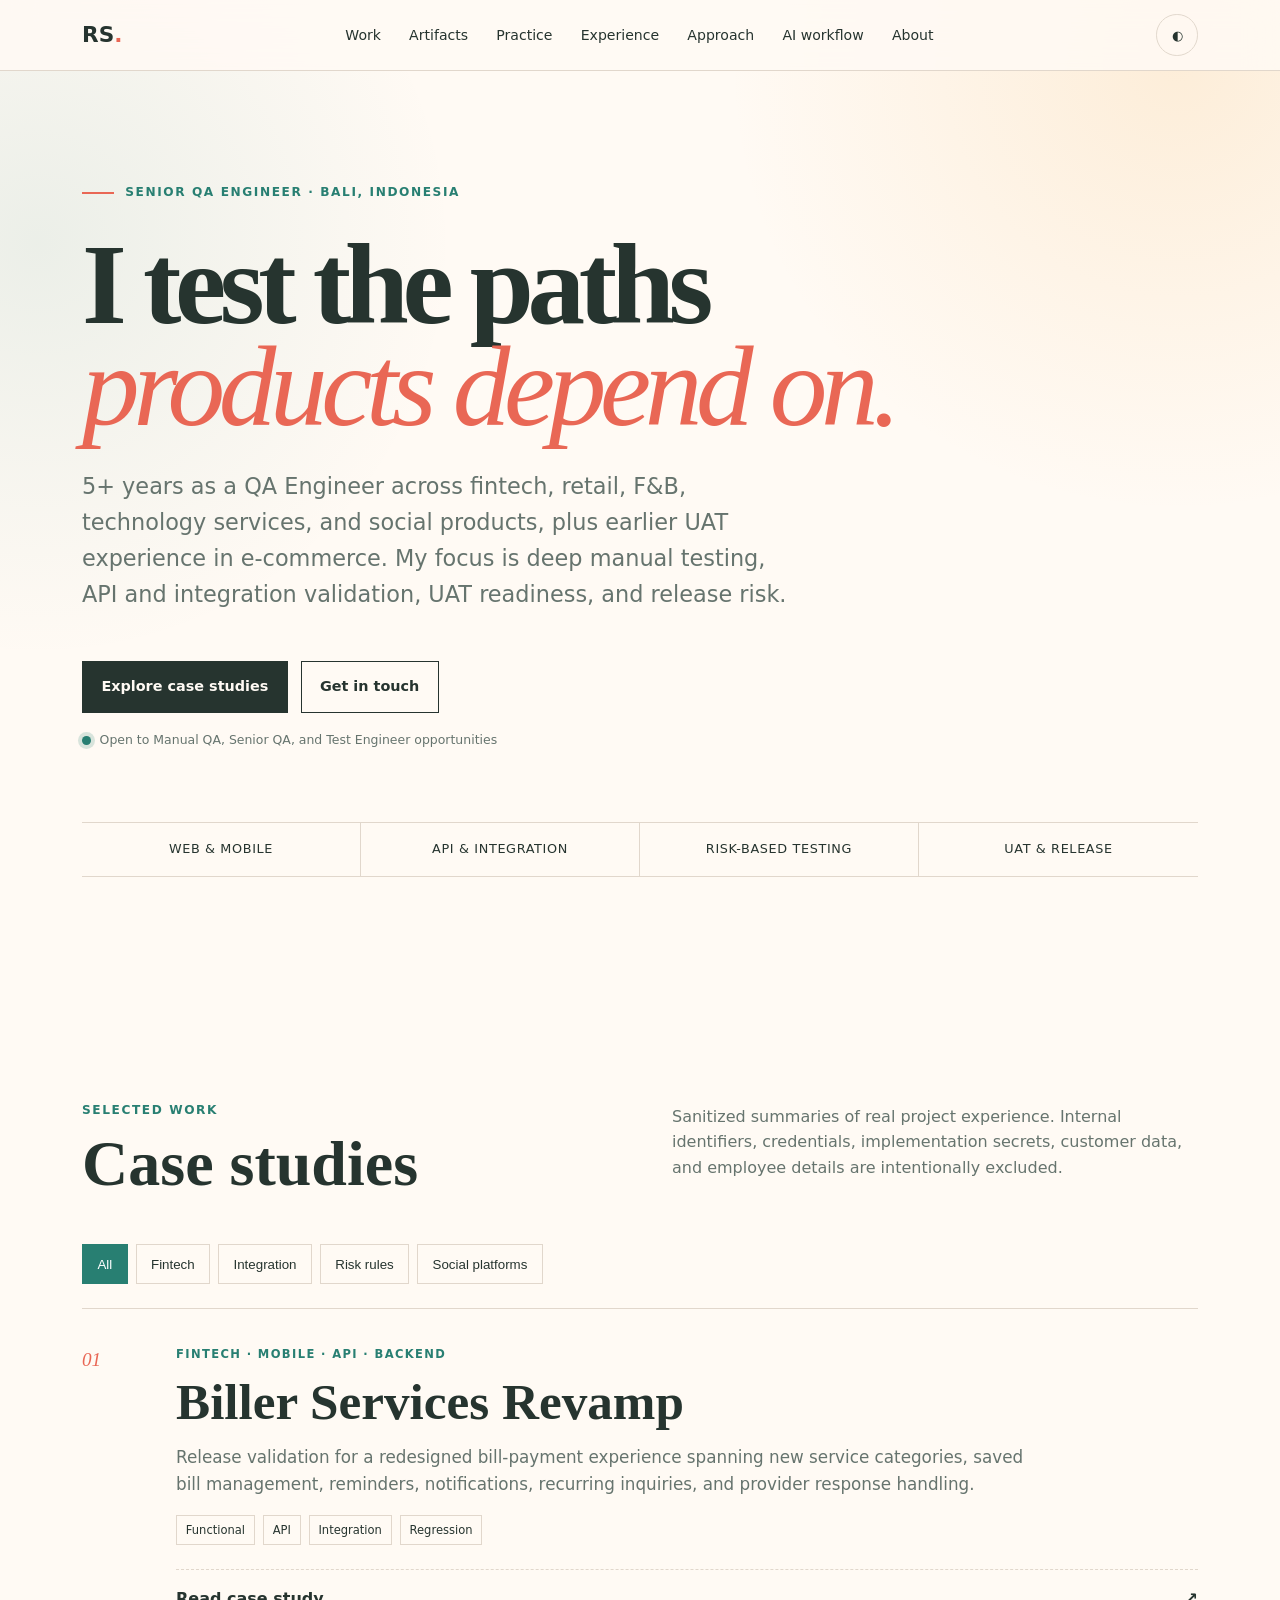
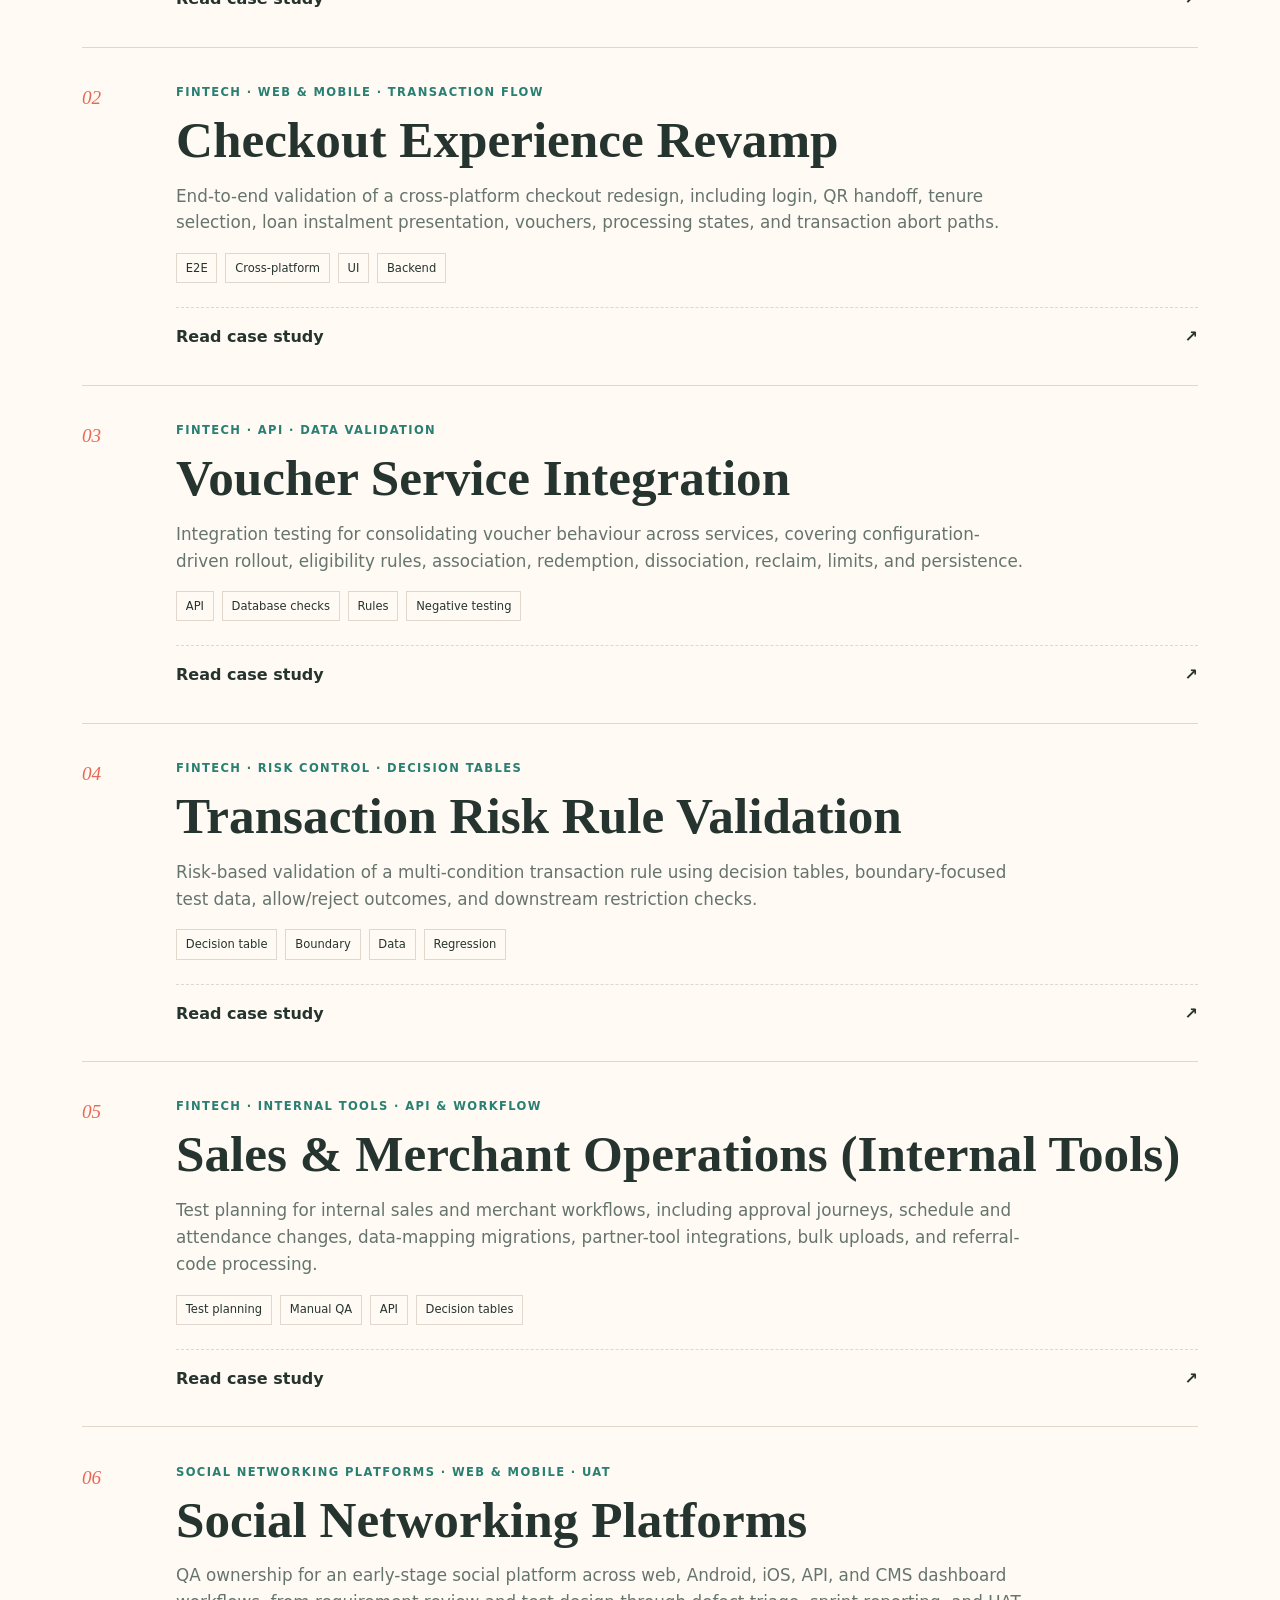
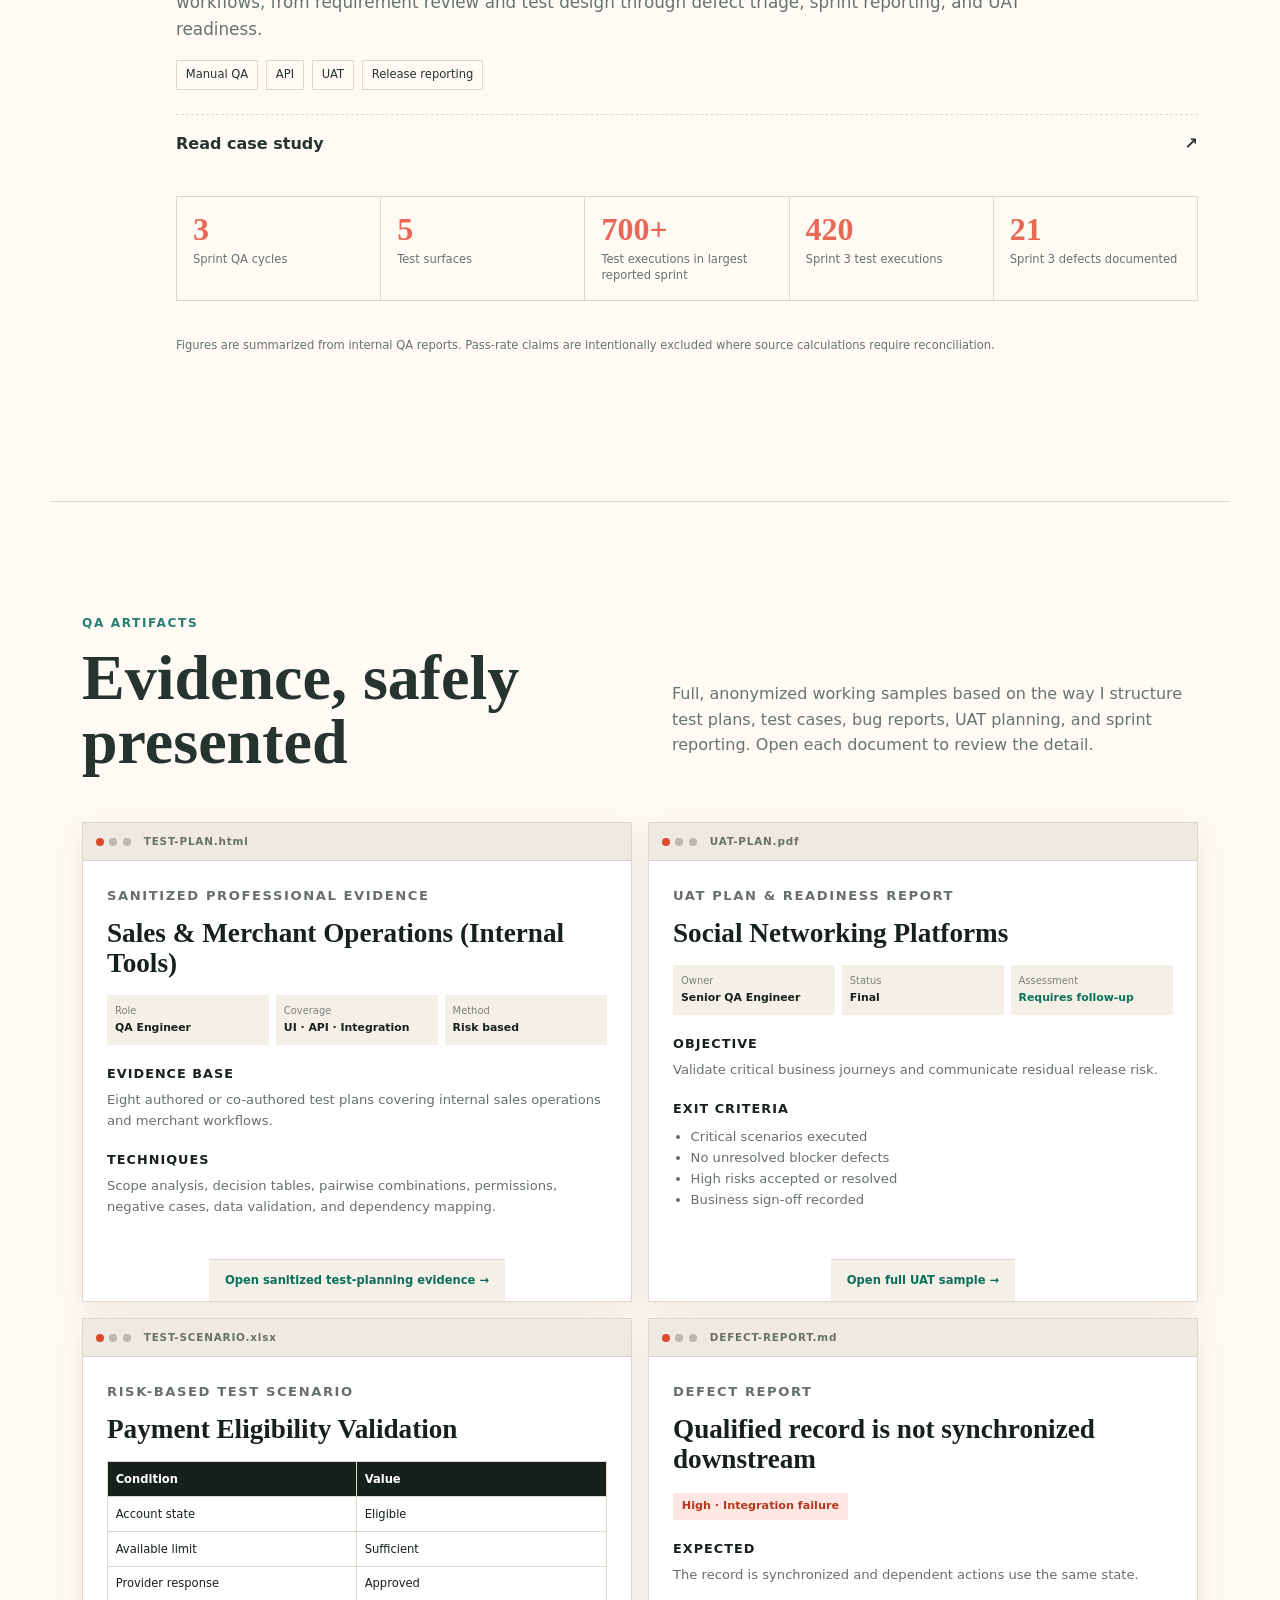
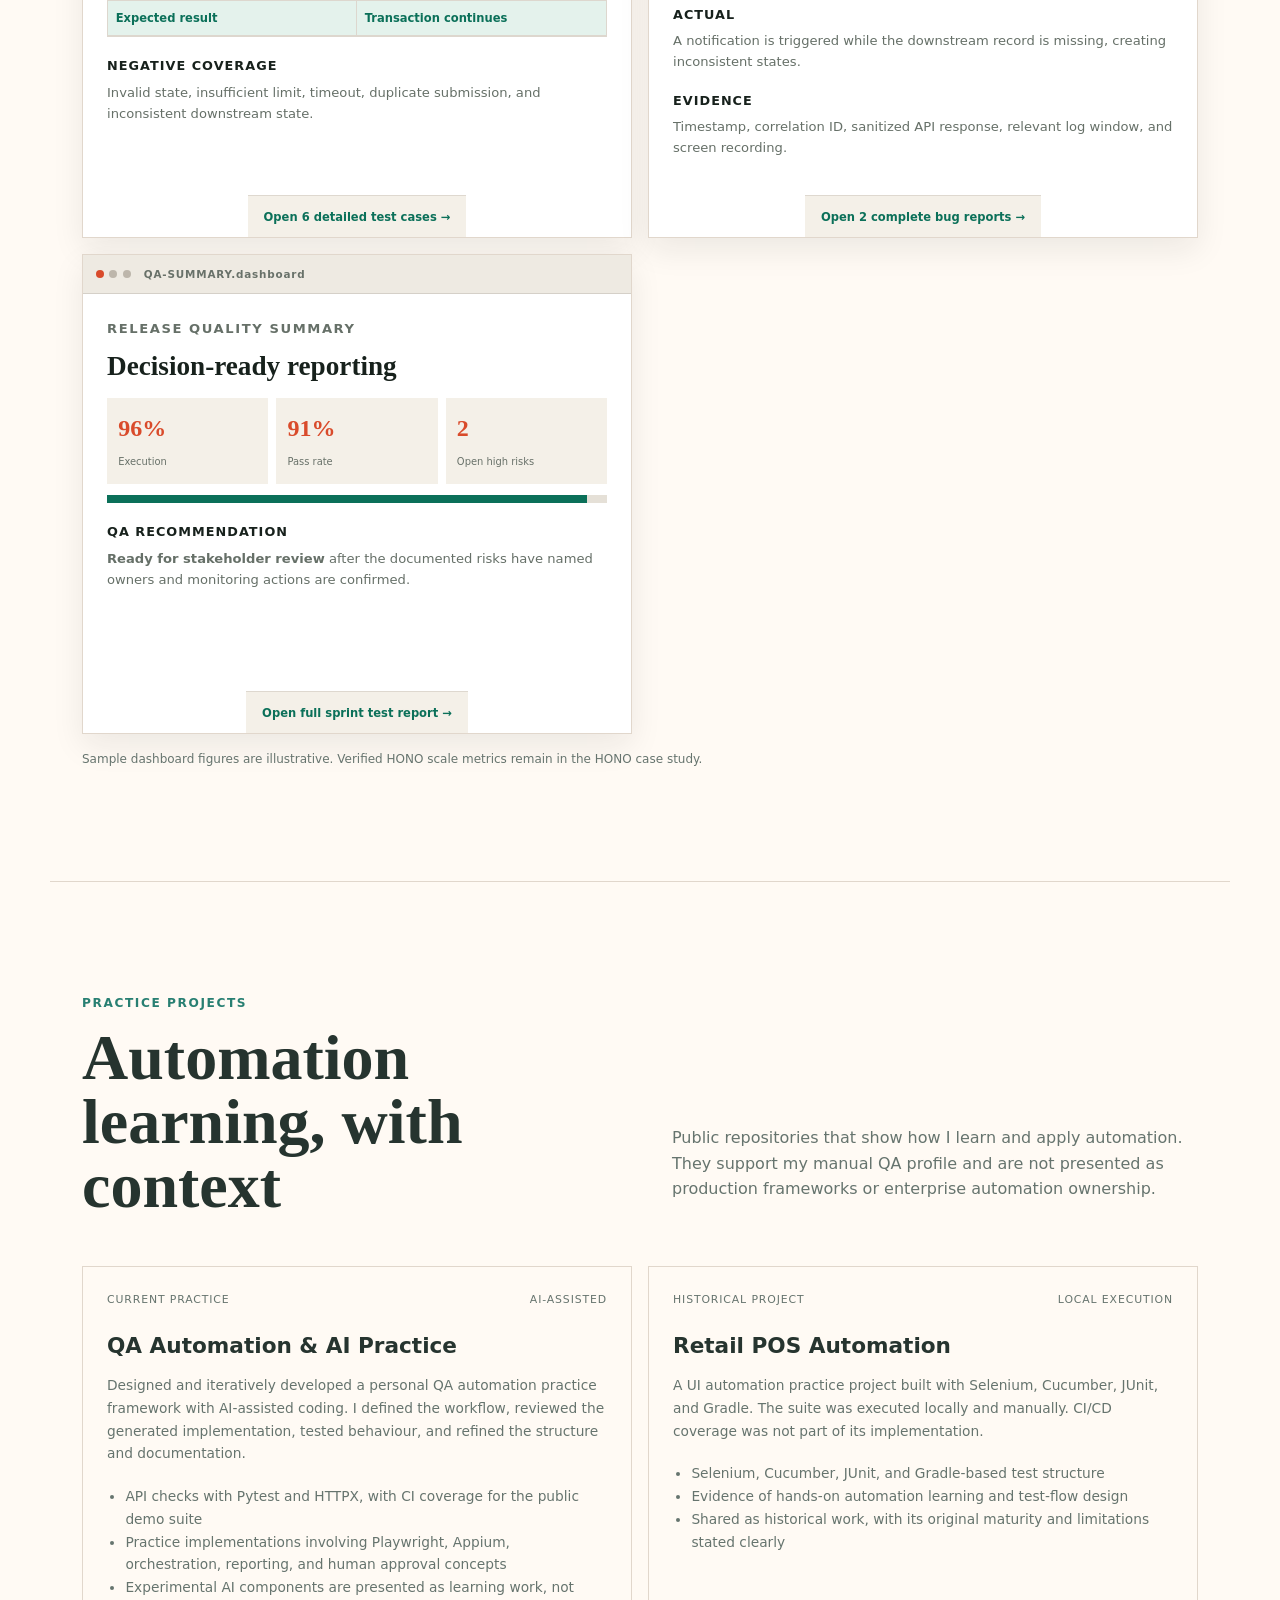
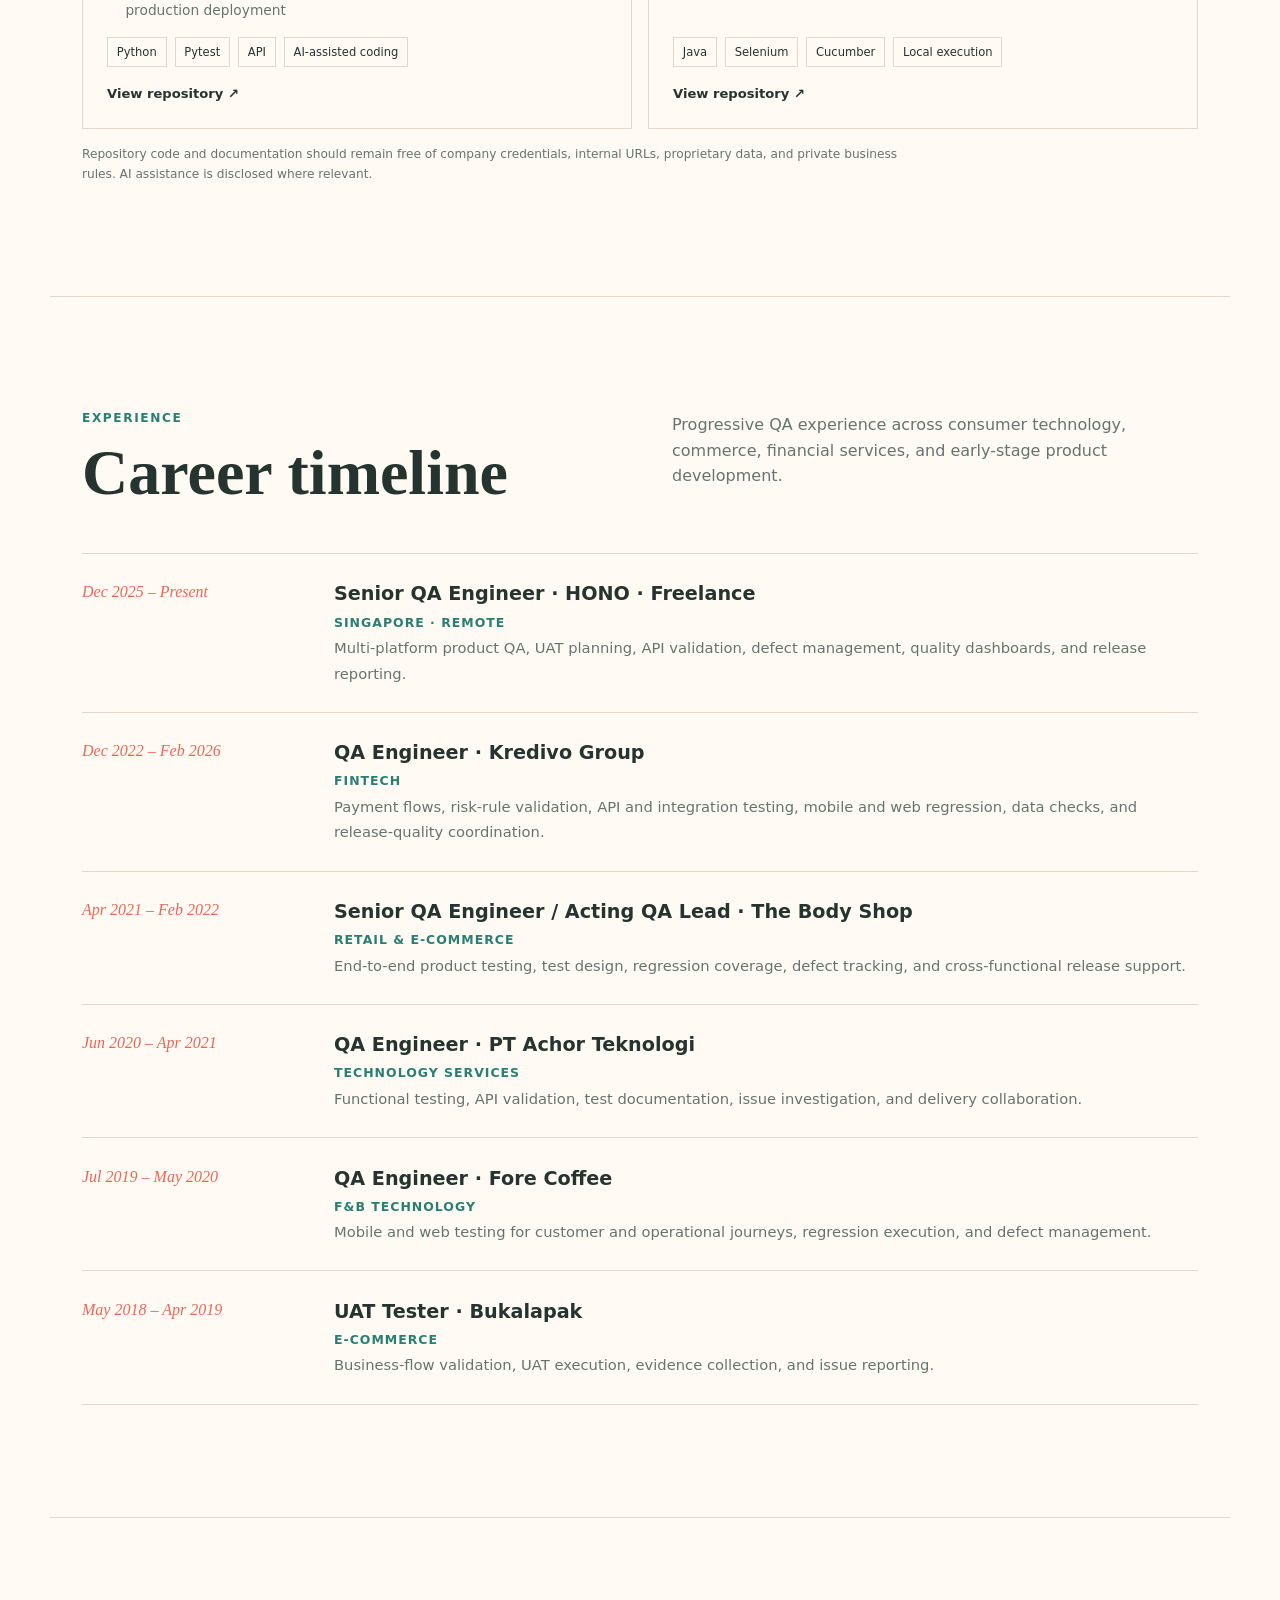
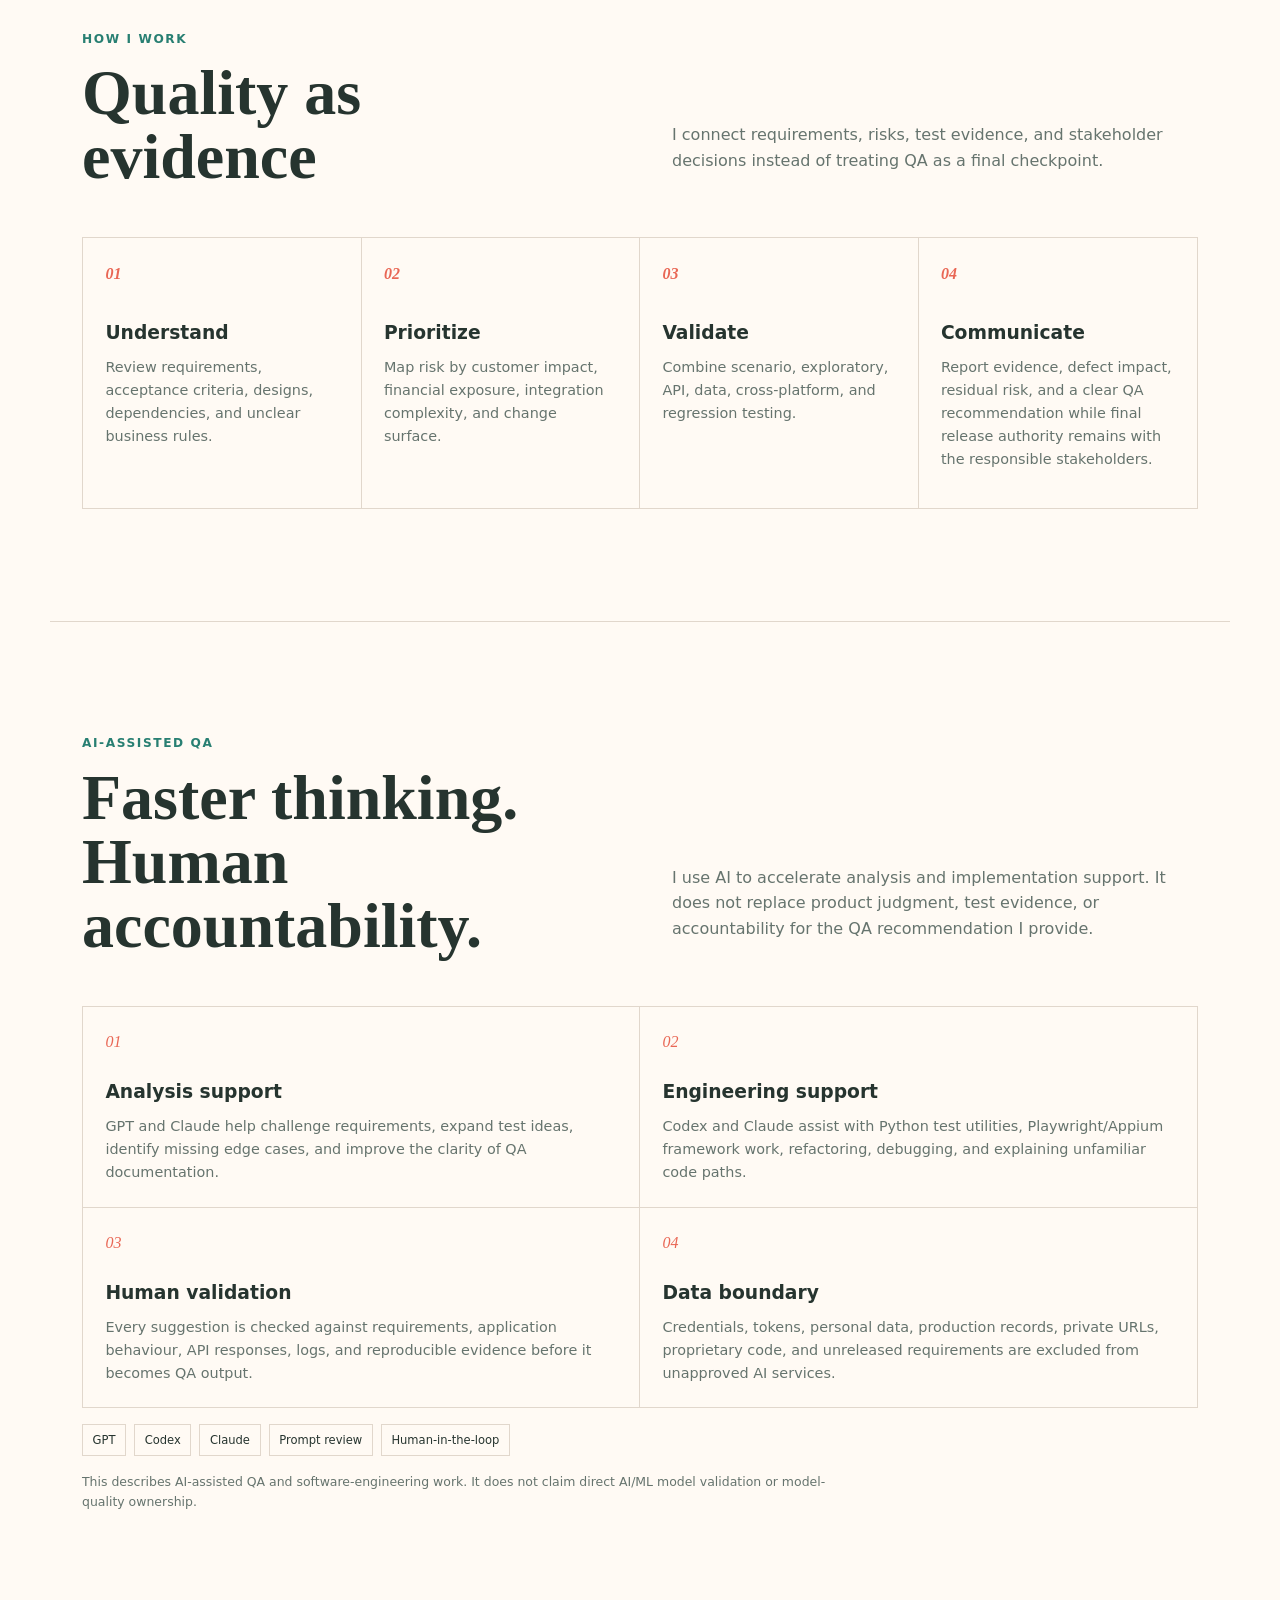
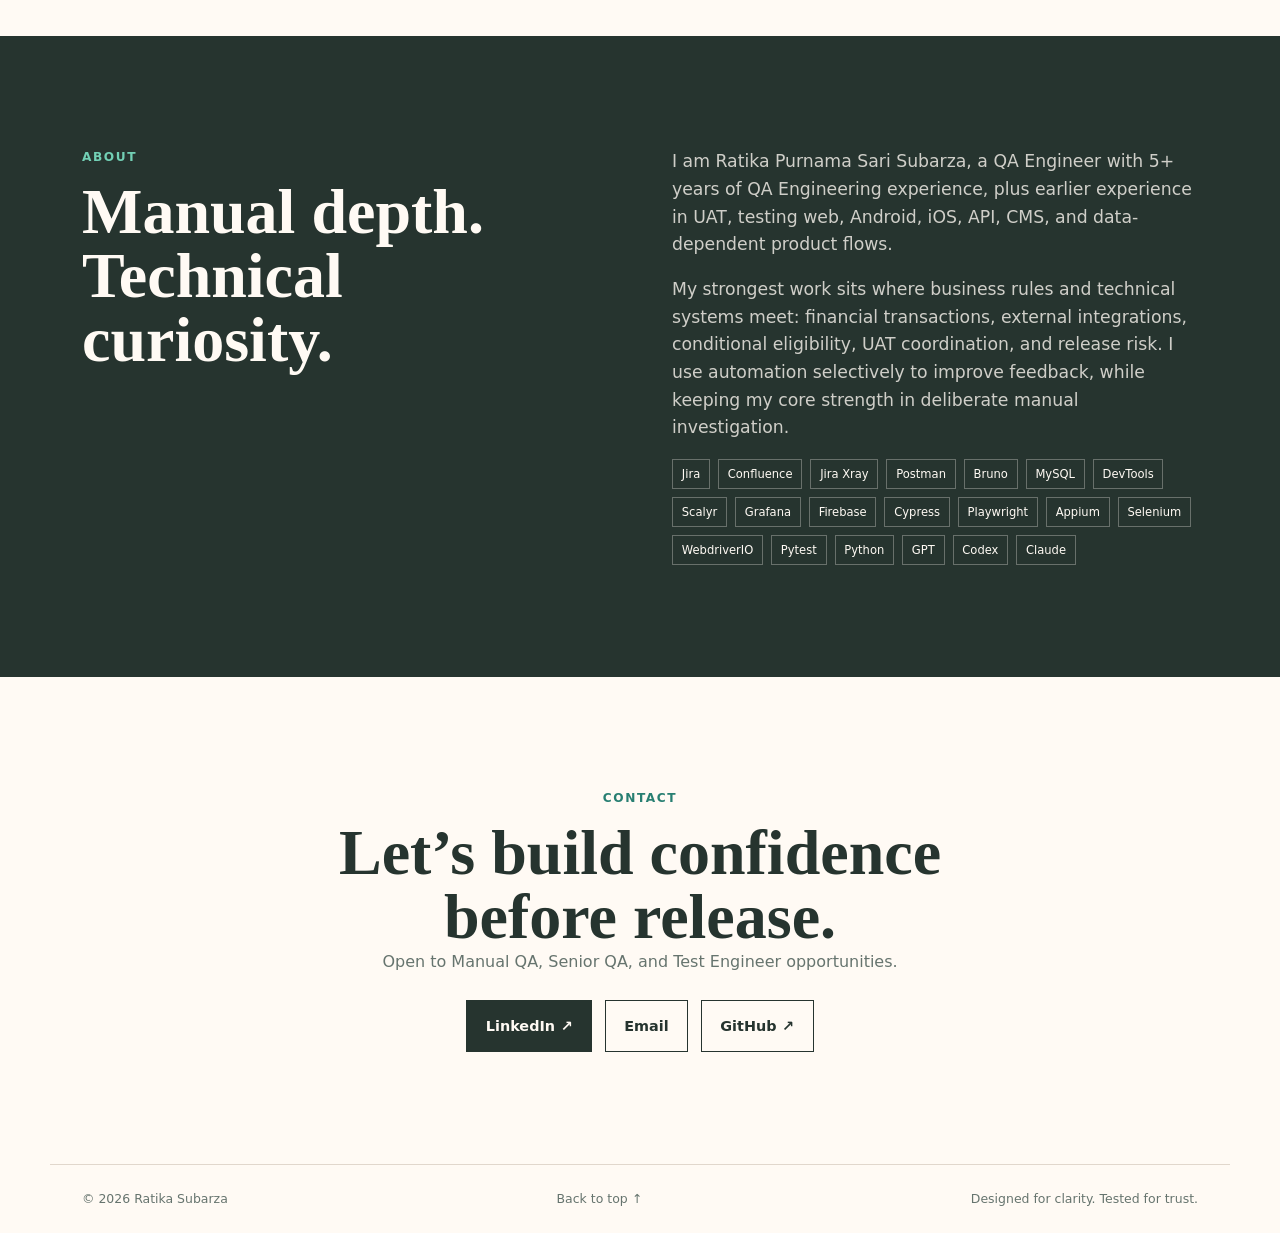
==== commit 8f7daf8f: "Update portfolio with recent QA work" ====
--- a/index.html
+++ b/index.html
@@ -79,9 +79,9 @@
         <button class="filter" data-filter="fintech" aria-pressed="false">Fintech</button>
         <button class="filter" data-filter="integration" aria-pressed="false">Integration</button>
         <button class="filter" data-filter="risk" aria-pressed="false">Risk rules</button>
-        <button class="filter" data-filter="social" aria-pressed="false">Social product</button>
-      </div>
-      <p class="sr-only" id="filter-status" aria-live="polite">Showing 5 case studies</p>
+        <button class="filter" data-filter="social" aria-pressed="false">Social platforms</button>
+      </div>
+      <p class="sr-only" id="filter-status" aria-live="polite">Showing 6 case studies</p>
 
       <div class="projects">
         <article class="project featured" data-tags="fintech integration">
@@ -144,11 +144,29 @@
             <div><h4>Safety</h4><p>Validated both enforcement and false-positive protection: matching risk combinations were restricted while legitimate users remained unaffected.</p></div>
           </div></details>
         </article>
+
+        <article class="project" data-tags="fintech integration">
+          <div class="project-number">05</div>
+          <div class="project-main">
+            <p class="project-type">Fintech · Internal tools · API &amp; Workflow</p>
+            <h3>Sales &amp; Merchant Operations (Internal Tools)</h3>
+            <p>Test planning for internal sales and merchant workflows, including approval journeys, schedule and attendance changes, data-mapping migrations, partner-tool integrations, bulk uploads, and referral-code processing.</p>
+            <div class="tags"><span>Test planning</span><span>Manual QA</span><span>API</span><span>Decision tables</span></div>
+          </div>
+          <details><summary>Read case study <span>↗</span></summary><div class="case-grid">
+            <div><h4>Business coverage</h4><p>Covered role-based approvals, request processing, employee schedule and attendance flows, sales transaction support, merchant whitelisting, partner referral codes, product-information capture, and a learning-platform integration.</p></div>
+            <div><h4>My contribution</h4><p>Authored and co-authored test plans, converted business requirements into explicit scope and scenarios, identified dependencies and exclusions, and defined expected outcomes for UI, API, and integration behaviour.</p></div>
+            <div><h4>Test design</h4><p>Used positive and negative scenarios, decision tables, pairwise combinations, role-permission checks, required-field validation, duplicate prevention, status-transition coverage, and end-to-end checks.</p></div>
+            <div><h4>Risk focus</h4><p>Prioritized incorrect access, broken approval sequencing, invalid bulk data, duplicate records, inconsistent mapping, and failures between the user interface and dependent services.</p></div>
+            <div><h4>Portfolio evidence</h4><p>The public sample preserves the planning method while removing internal names, ticket identifiers, links, endpoints, production data, and proprietary business rules. <a href="artifacts/kredivo-test-planning.html">Open the sanitized test-planning evidence →</a></p></div>
+          </div></details>
+        </article>
+
         <article class="project" data-tags="social integration">
-          <div class="project-number">05</div>
-          <div class="project-main">
-            <p class="project-type">Social product · Web &amp; Mobile · UAT</p>
-            <h3>Multi-Platform Social Product</h3>
+          <div class="project-number">06</div>
+          <div class="project-main">
+            <p class="project-type">Social Networking Platforms · Web &amp; Mobile · UAT</p>
+            <h3>Social Networking Platforms</h3>
             <p>QA ownership for an early-stage social platform across web, Android, iOS, API, and CMS dashboard workflows, from requirement review and test design through defect triage, sprint reporting, and UAT readiness.</p>
             <div class="tags"><span>Manual QA</span><span>API</span><span>UAT</span><span>Release reporting</span></div>
           </div>
@@ -174,13 +192,22 @@
     <section class="section artifacts" id="artifacts">
       <div class="section-head">
         <div><p class="kicker">QA artifacts</p><h2>Evidence, safely presented</h2></div>
-        <p>Full, anonymized working samples based on the way I structure test cases, bug reports, UAT planning, and sprint reporting. Open each document to review the detail.</p>
+        <p>Full, anonymized working samples based on the way I structure test plans, test cases, bug reports, UAT planning, and sprint reporting. Open each document to review the detail.</p>
       </div>
       <div class="artifact-grid">
         <article class="artifact-card">
+          <div class="doc-bar"><span></span><span></span><span></span><b>TEST-PLAN.html</b></div>
+          <div class="doc-body">
+            <p class="doc-label">Sanitized Professional Evidence</p><h3>Sales &amp; Merchant Operations (Internal Tools)</h3>
+            <div class="doc-meta"><span>Role <b>QA Engineer</b></span><span>Coverage <b>UI · API · Integration</b></span><span>Method <b>Risk based</b></span></div>
+            <h4>Evidence base</h4><p>Eight authored or co-authored test plans covering internal sales operations and merchant workflows.</p>
+            <h4>Techniques</h4><p>Scope analysis, decision tables, pairwise combinations, permissions, negative cases, data validation, and dependency mapping.</p>
+          </div><footer class="doc-footer"><a href="artifacts/kredivo-test-planning.html">Open sanitized test-planning evidence →</a></footer>
+        </article>
+        <article class="artifact-card">
           <div class="doc-bar"><span></span><span></span><span></span><b>UAT-PLAN.pdf</b></div>
           <div class="doc-body">
-            <p class="doc-label">UAT Plan &amp; Readiness Report</p><h3>Multi-Platform Product Release</h3>
+            <p class="doc-label">UAT Plan &amp; Readiness Report</p><h3>Social Networking Platforms</h3>
             <div class="doc-meta"><span>Owner <b>Senior QA Engineer</b></span><span>Status <b>Final</b></span><span>Assessment <b class="go">Requires follow-up</b></span></div>
             <h4>Objective</h4><p>Validate critical business journeys and communicate residual release risk.</p>
             <h4>Exit criteria</h4><ul><li>Critical scenarios executed</li><li>No unresolved blocker defects</li><li>High risks accepted or resolved</li><li>Business sign-off recorded</li></ul>
@@ -246,8 +273,8 @@
       <div class="timeline">
         <div class="role"><time>Dec 2025 – Present</time><div><h3>Senior QA Engineer · HONO · Freelance</h3><p>Singapore · Remote</p><span>Multi-platform product QA, UAT planning, API validation, defect management, quality dashboards, and release reporting.</span></div></div>
         <div class="role"><time>Dec 2022 – Feb 2026</time><div><h3>QA Engineer · Kredivo Group</h3><p>Fintech</p><span>Payment flows, risk-rule validation, API and integration testing, mobile and web regression, data checks, and release-quality coordination.</span></div></div>
-        <div class="role"><time>Apr 2021 – Dec 2022</time><div><h3>Senior QA Engineer · The Body Shop</h3><p>Retail &amp; e-commerce</p><span>End-to-end product testing, test design, regression coverage, defect tracking, and cross-functional release support.</span></div></div>
-        <div class="role"><time>Jun 2020 – Apr 2021</time><div><h3>QA Engineer · PT Archor Teknologi</h3><p>Technology services</p><span>Functional testing, API validation, test documentation, issue investigation, and delivery collaboration.</span></div></div>
+        <div class="role"><time>Apr 2021 – Feb 2022</time><div><h3>Senior QA Engineer / Acting QA Lead · The Body Shop</h3><p>Retail &amp; e-commerce</p><span>End-to-end product testing, test design, regression coverage, defect tracking, and cross-functional release support.</span></div></div>
+        <div class="role"><time>Jun 2020 – Apr 2021</time><div><h3>QA Engineer · PT Achor Teknologi</h3><p>Technology services</p><span>Functional testing, API validation, test documentation, issue investigation, and delivery collaboration.</span></div></div>
         <div class="role"><time>Jul 2019 – May 2020</time><div><h3>QA Engineer · Fore Coffee</h3><p>F&amp;B technology</p><span>Mobile and web testing for customer and operational journeys, regression execution, and defect management.</span></div></div>
         <div class="role"><time>May 2018 – Apr 2019</time><div><h3>UAT Tester · Bukalapak</h3><p>E-commerce</p><span>Business-flow validation, UAT execution, evidence collection, and issue reporting.</span></div></div>
       </div>
@@ -283,7 +310,7 @@
       <div class="about-copy">
         <p>I am Ratika Purnama Sari Subarza, a QA Engineer with 5+ years of QA Engineering experience, plus earlier experience in UAT, testing web, Android, iOS, API, CMS, and data-dependent product flows.</p>
         <p>My strongest work sits where business rules and technical systems meet: financial transactions, external integrations, conditional eligibility, UAT coordination, and release risk. I use automation selectively to improve feedback, while keeping my core strength in deliberate manual investigation.</p>
-        <div class="toolbox"><span>Jira</span><span>Confluence</span><span>Jira Xray</span><span>Postman</span><span>Swagger</span><span>MySQL</span><span>DevTools</span><span>Grafana</span><span>Firebase</span><span>Katalon</span><span>Cypress</span><span>Playwright</span><span>Appium</span><span>Selenium</span><span>WebdriverIO</span><span>Pytest</span><span>Python</span><span>GPT</span><span>Codex</span><span>Claude</span></div>
+        <div class="toolbox"><span>Jira</span><span>Confluence</span><span>Jira Xray</span><span>Postman</span><span>Bruno</span><span>MySQL</span><span>DevTools</span><span>Scalyr</span><span>Grafana</span><span>Firebase</span><span>Cypress</span><span>Playwright</span><span>Appium</span><span>Selenium</span><span>WebdriverIO</span><span>Pytest</span><span>Python</span><span>GPT</span><span>Codex</span><span>Claude</span></div>
       </div>
     </section>
 
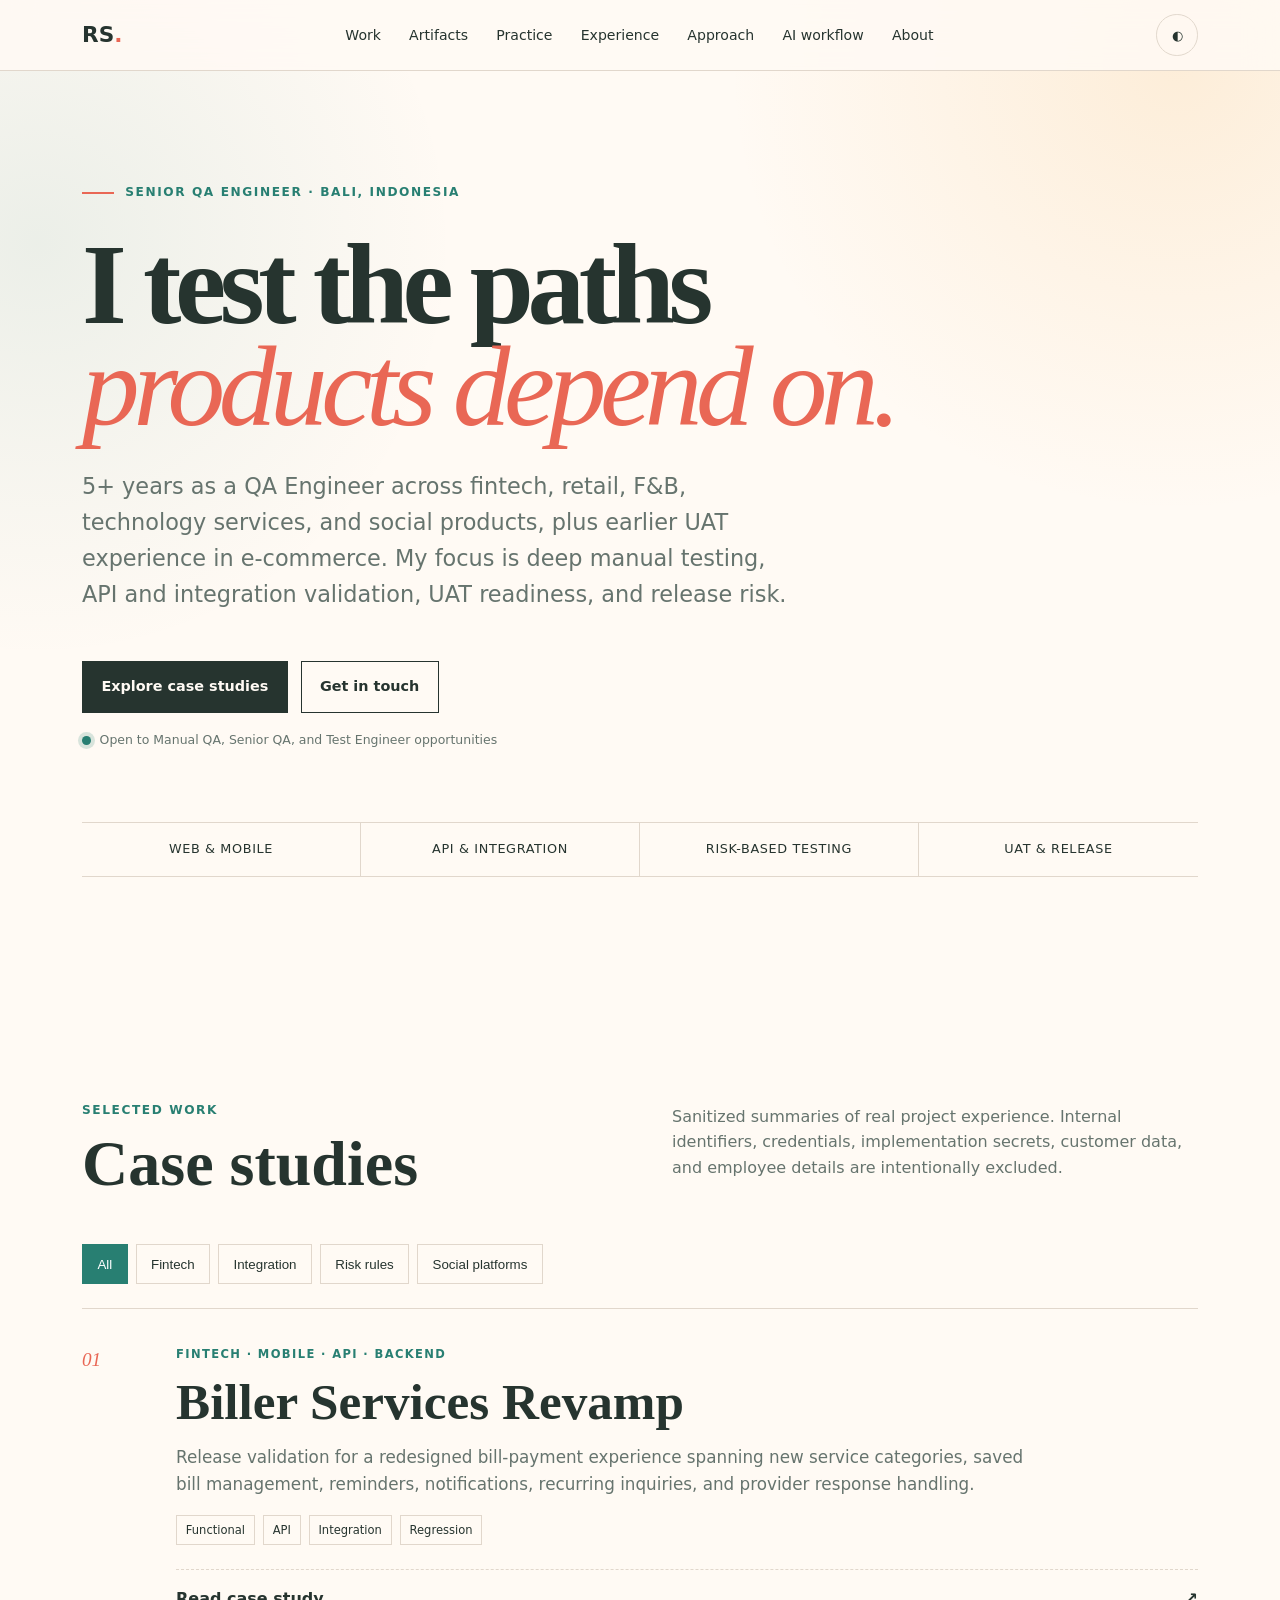
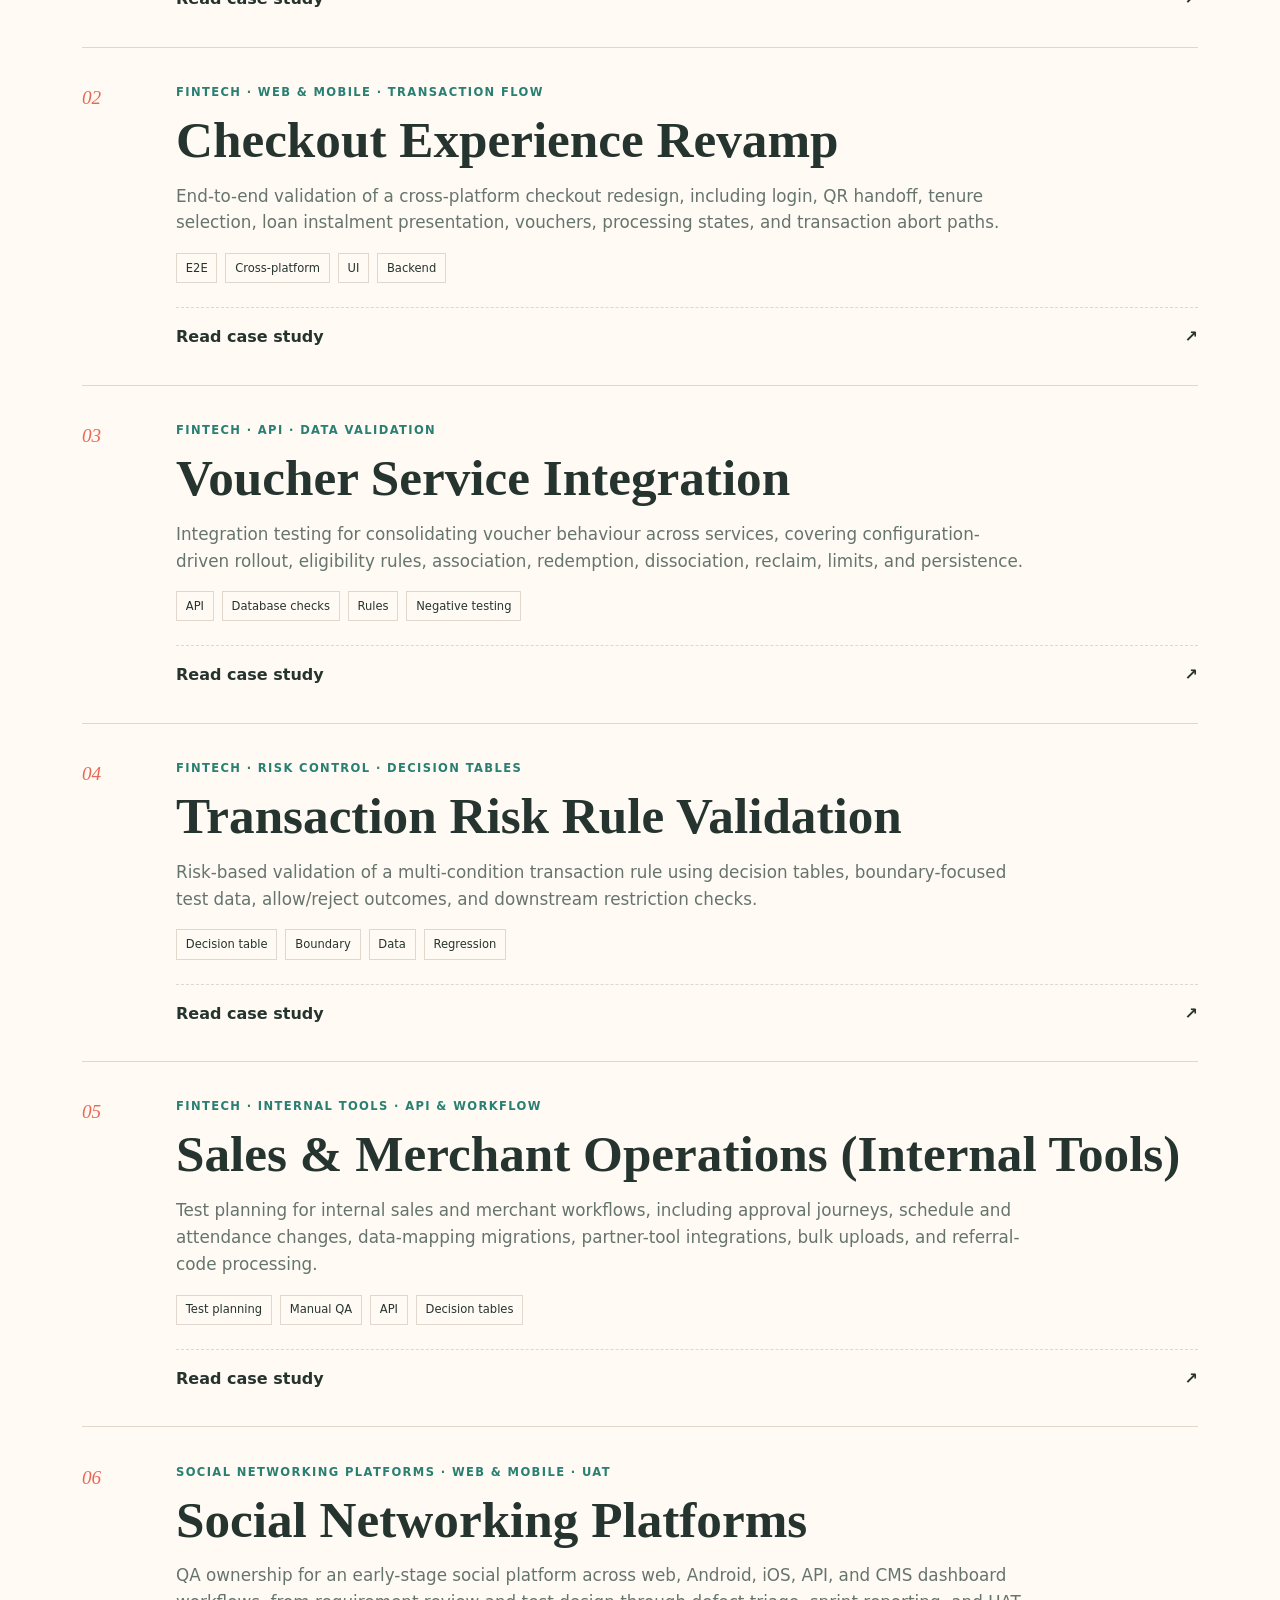
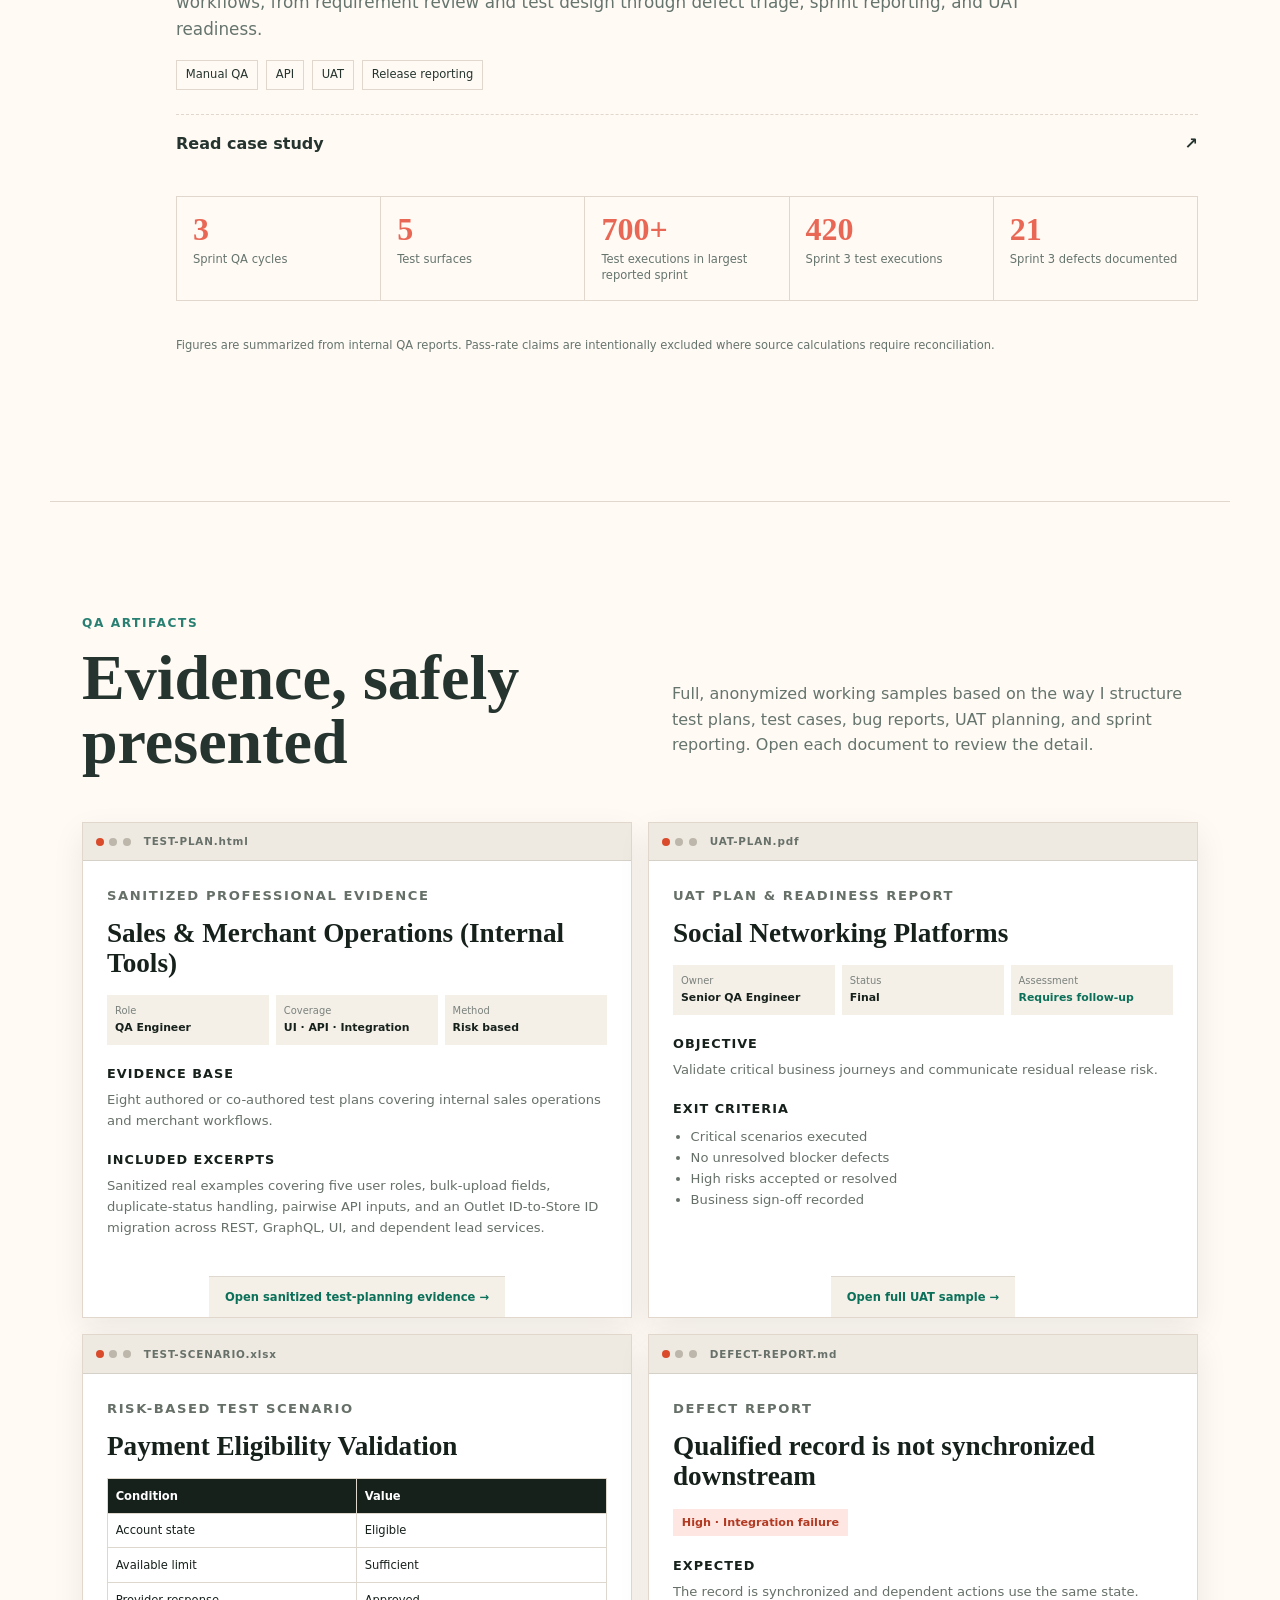
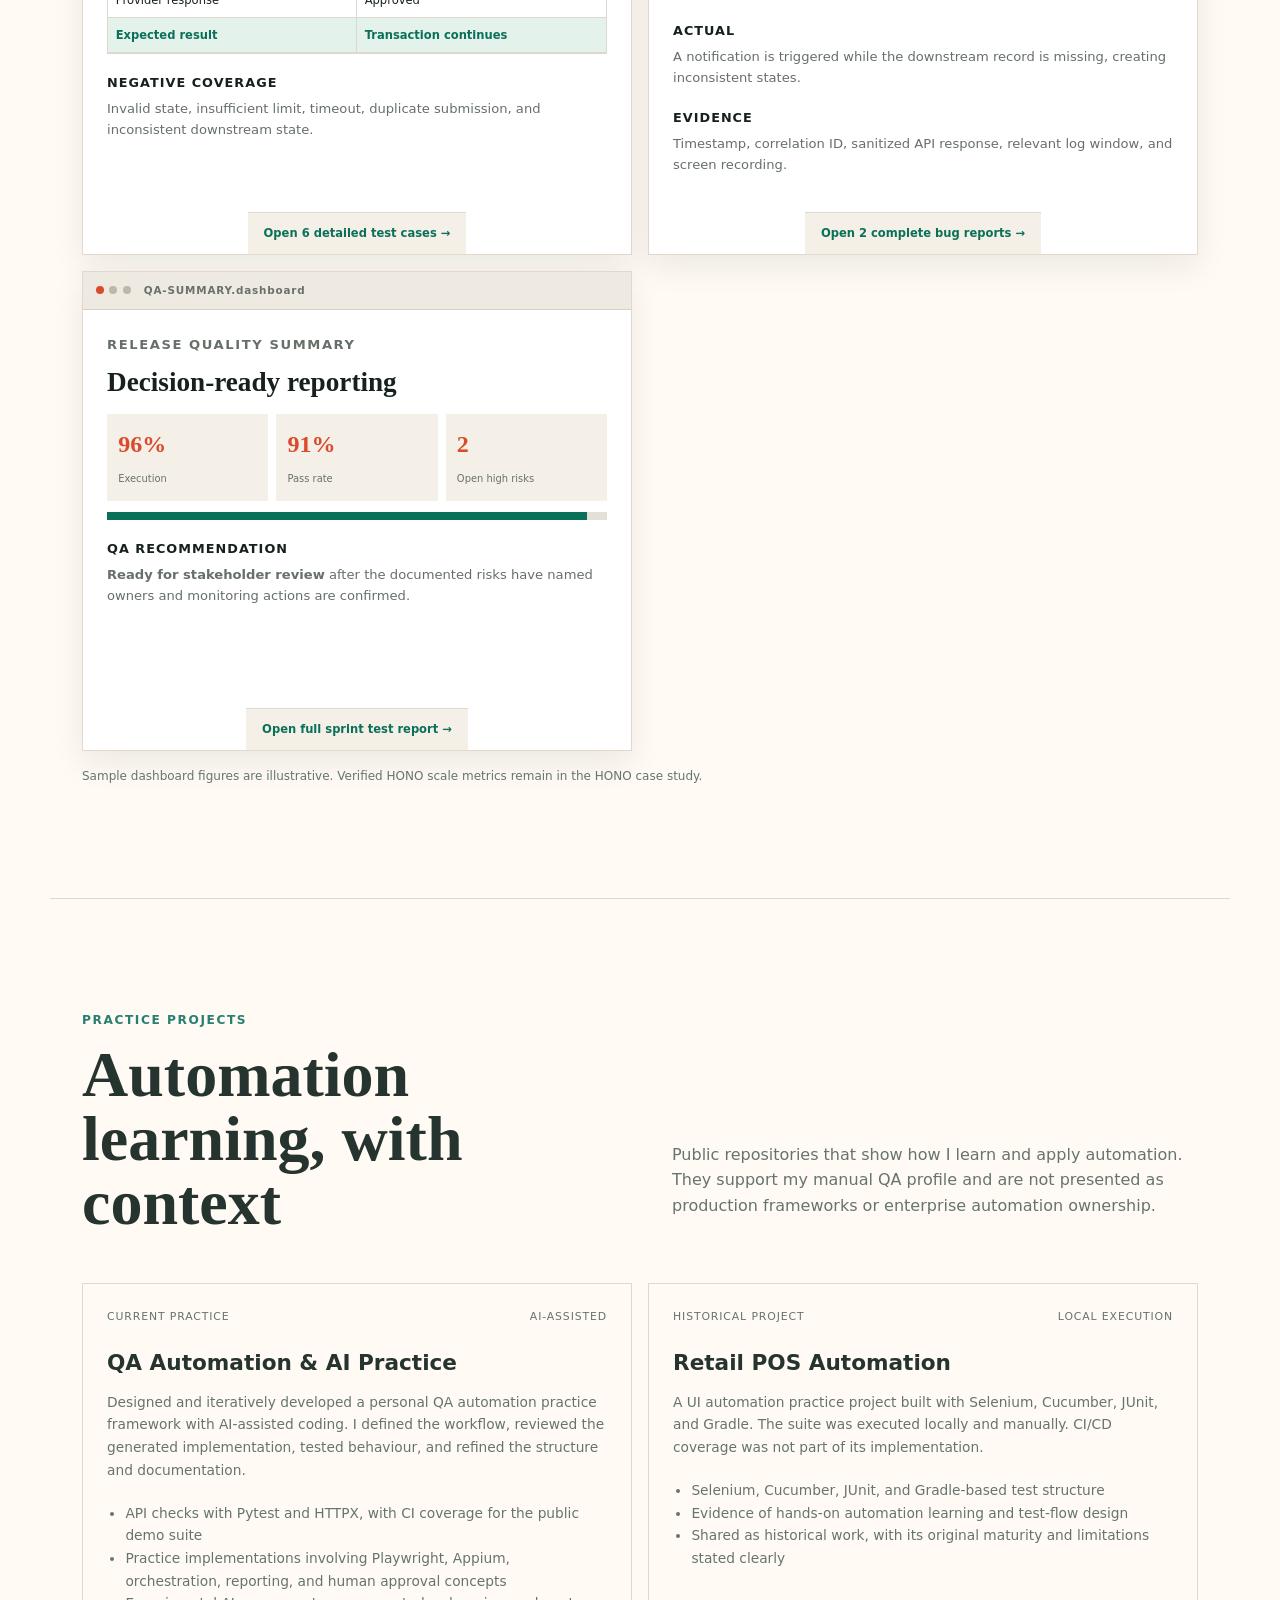
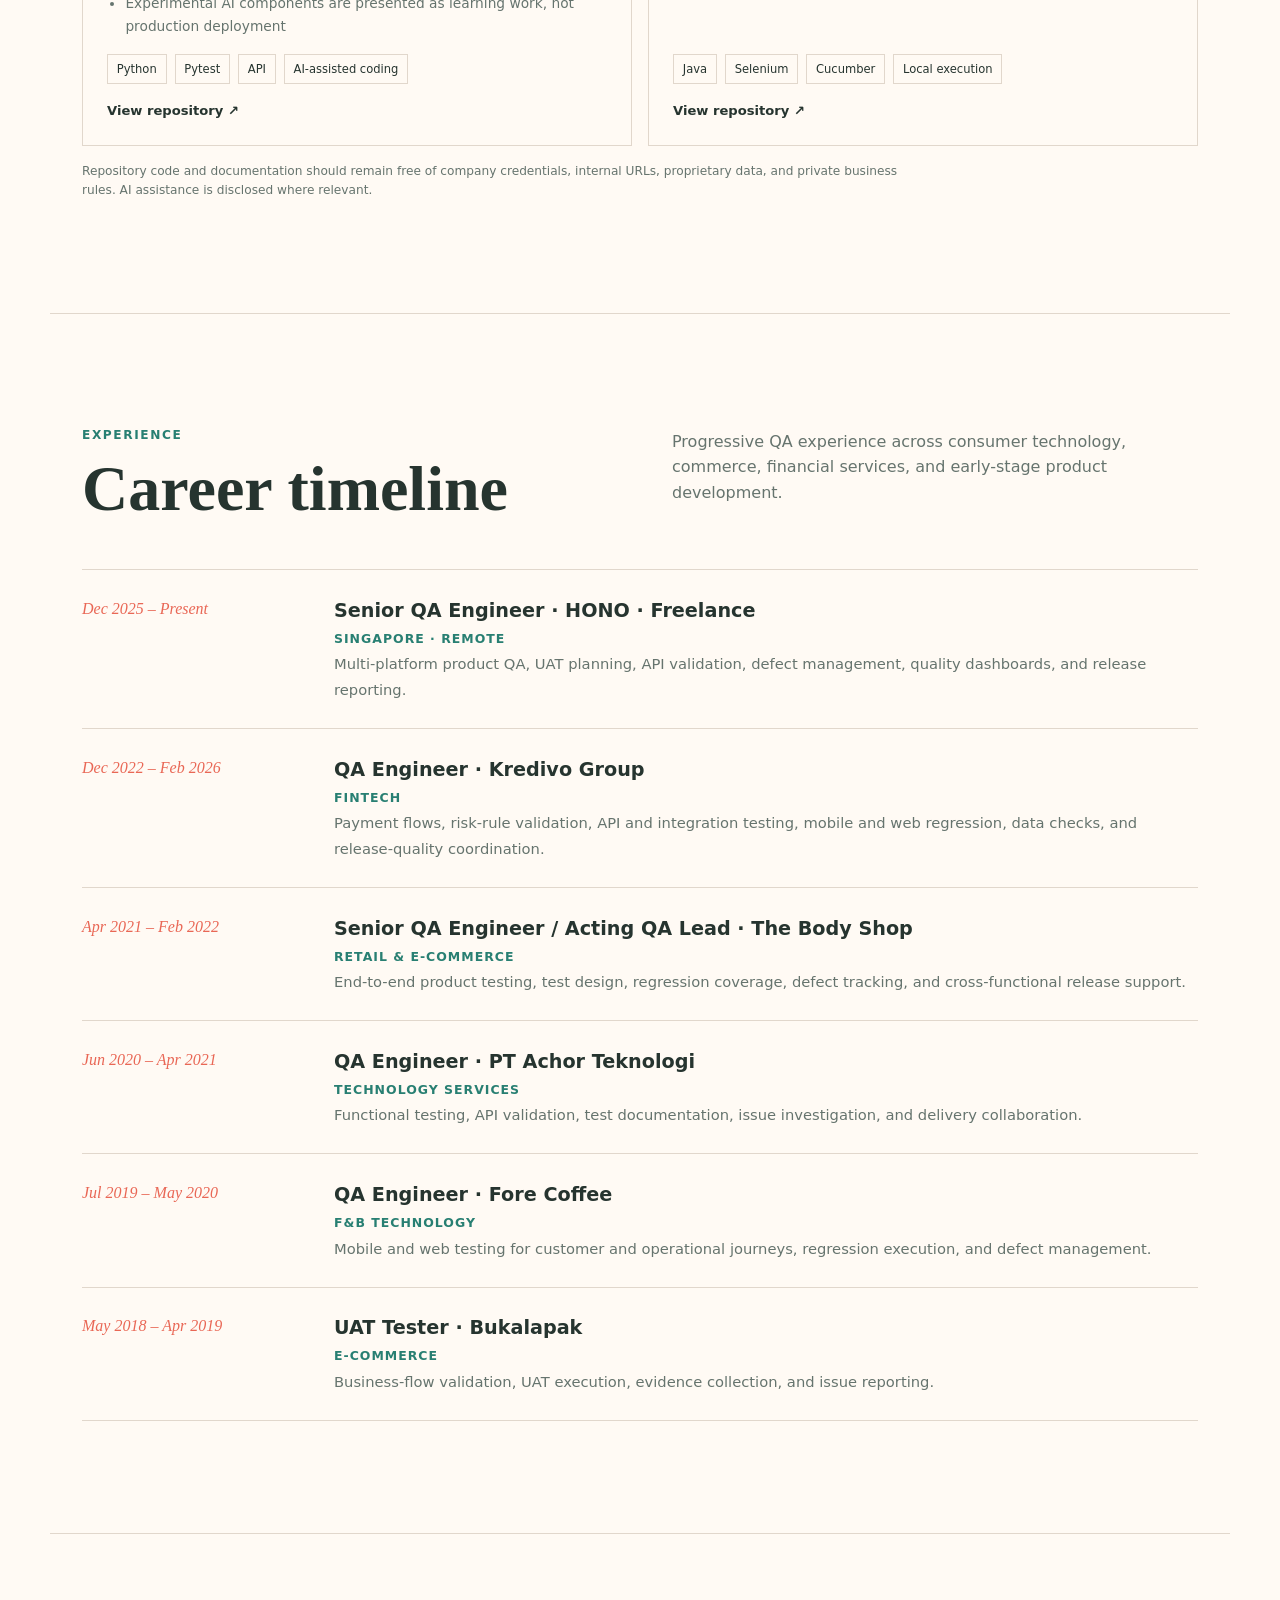
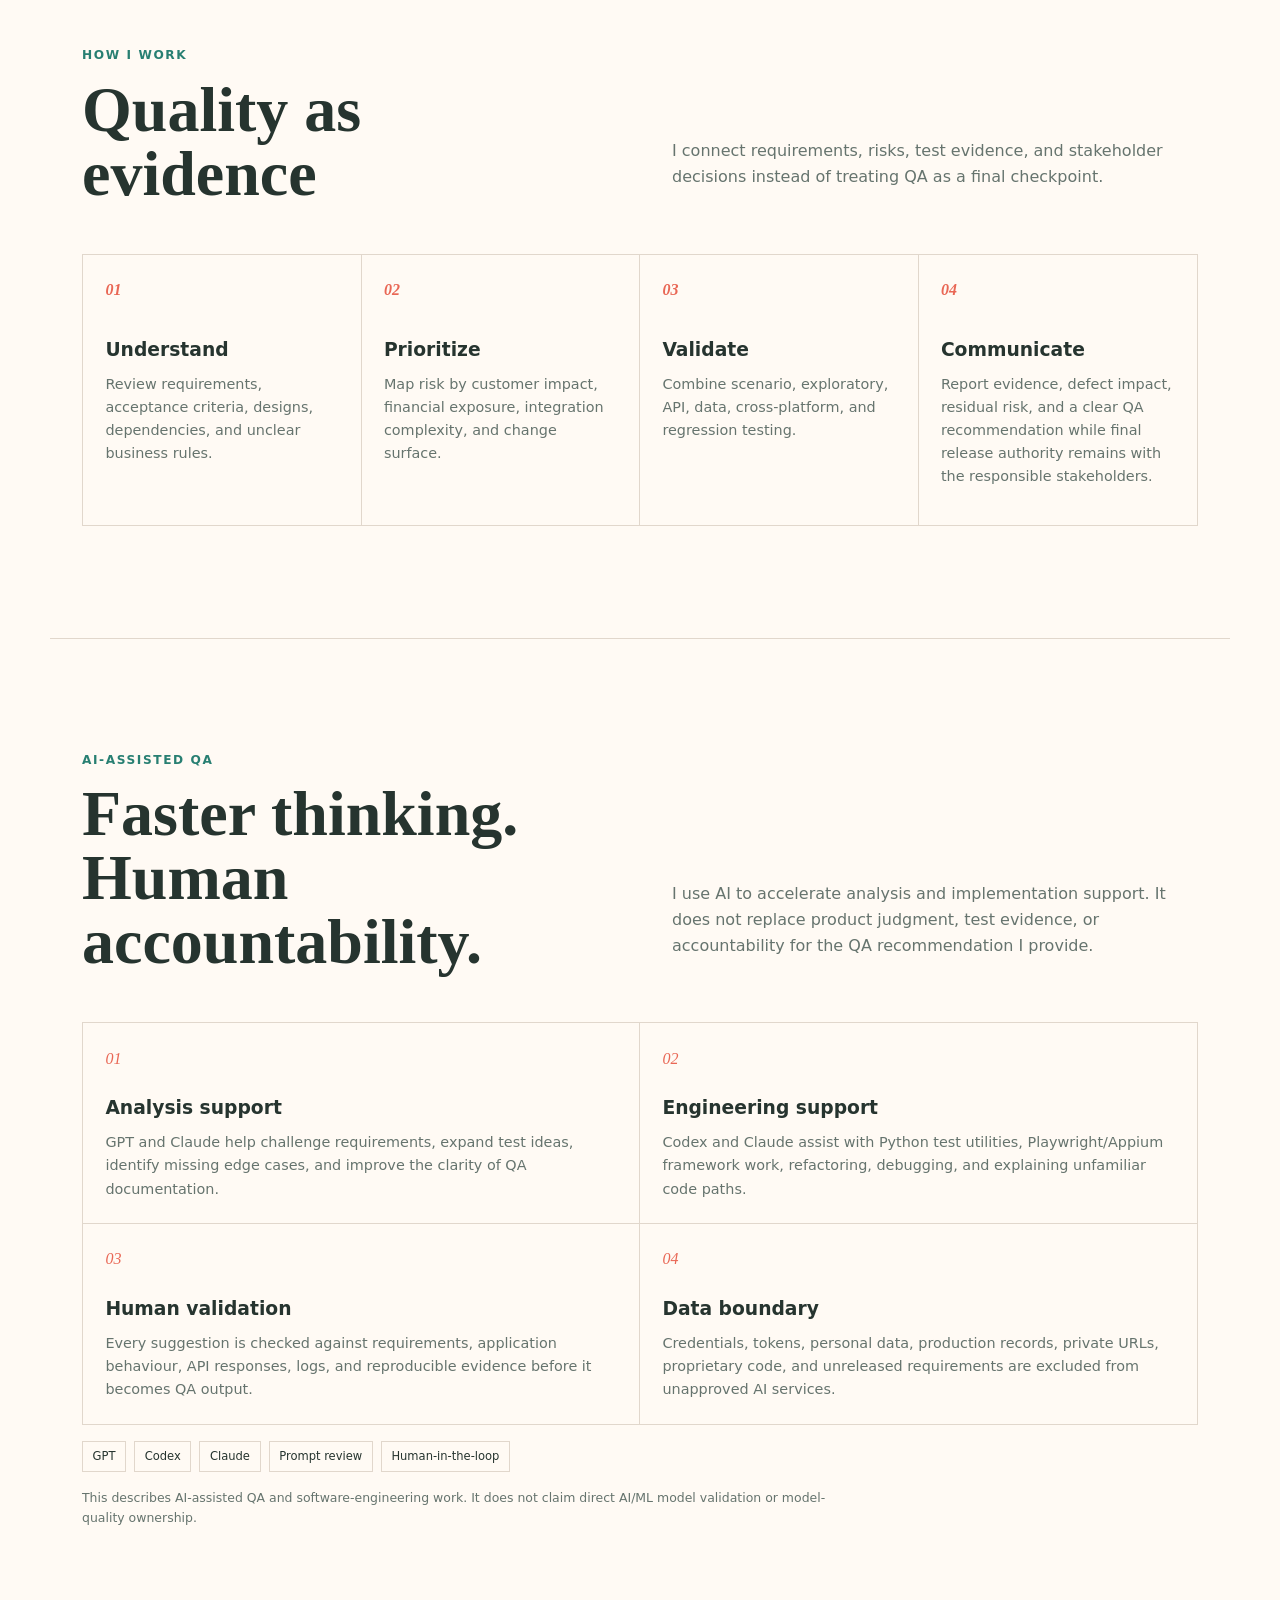
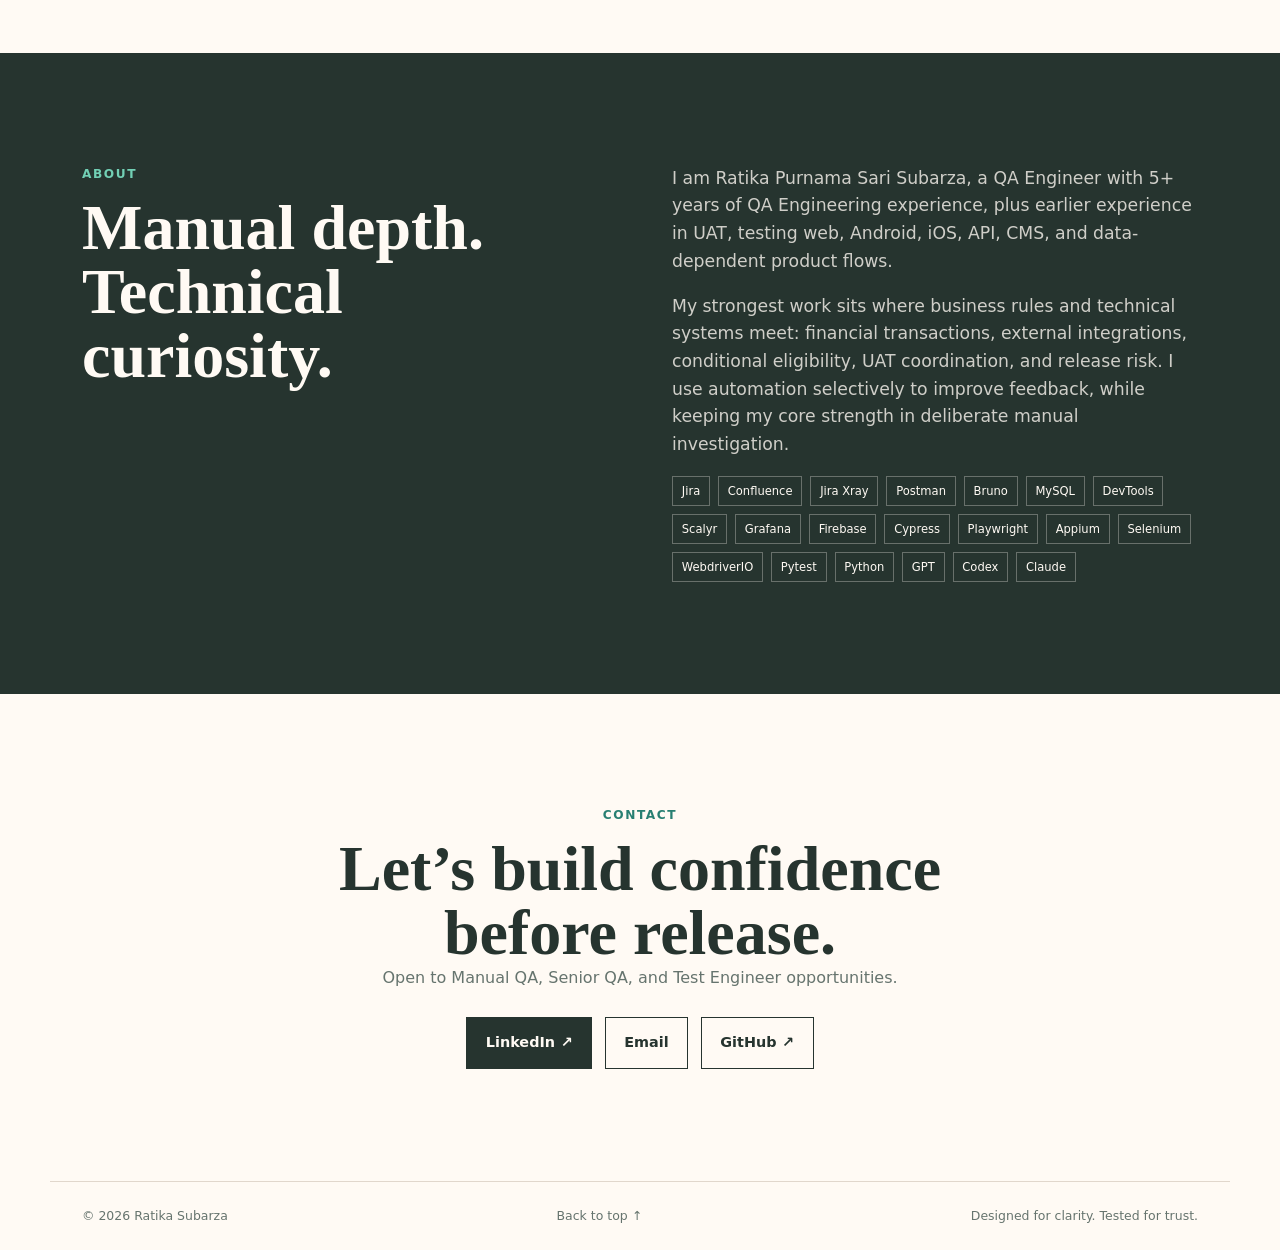
==== commit 6e73fa17: "Update portofolio" ====
--- a/index.html
+++ b/index.html
@@ -201,7 +201,7 @@
             <p class="doc-label">Sanitized Professional Evidence</p><h3>Sales &amp; Merchant Operations (Internal Tools)</h3>
             <div class="doc-meta"><span>Role <b>QA Engineer</b></span><span>Coverage <b>UI · API · Integration</b></span><span>Method <b>Risk based</b></span></div>
             <h4>Evidence base</h4><p>Eight authored or co-authored test plans covering internal sales operations and merchant workflows.</p>
-            <h4>Techniques</h4><p>Scope analysis, decision tables, pairwise combinations, permissions, negative cases, data validation, and dependency mapping.</p>
+            <h4>Included excerpts</h4><p>Sanitized real examples covering five user roles, bulk-upload fields, duplicate-status handling, pairwise API inputs, and an Outlet ID-to-Store ID migration across REST, GraphQL, UI, and dependent lead services.</p>
           </div><footer class="doc-footer"><a href="artifacts/kredivo-test-planning.html">Open sanitized test-planning evidence →</a></footer>
         </article>
         <article class="artifact-card">
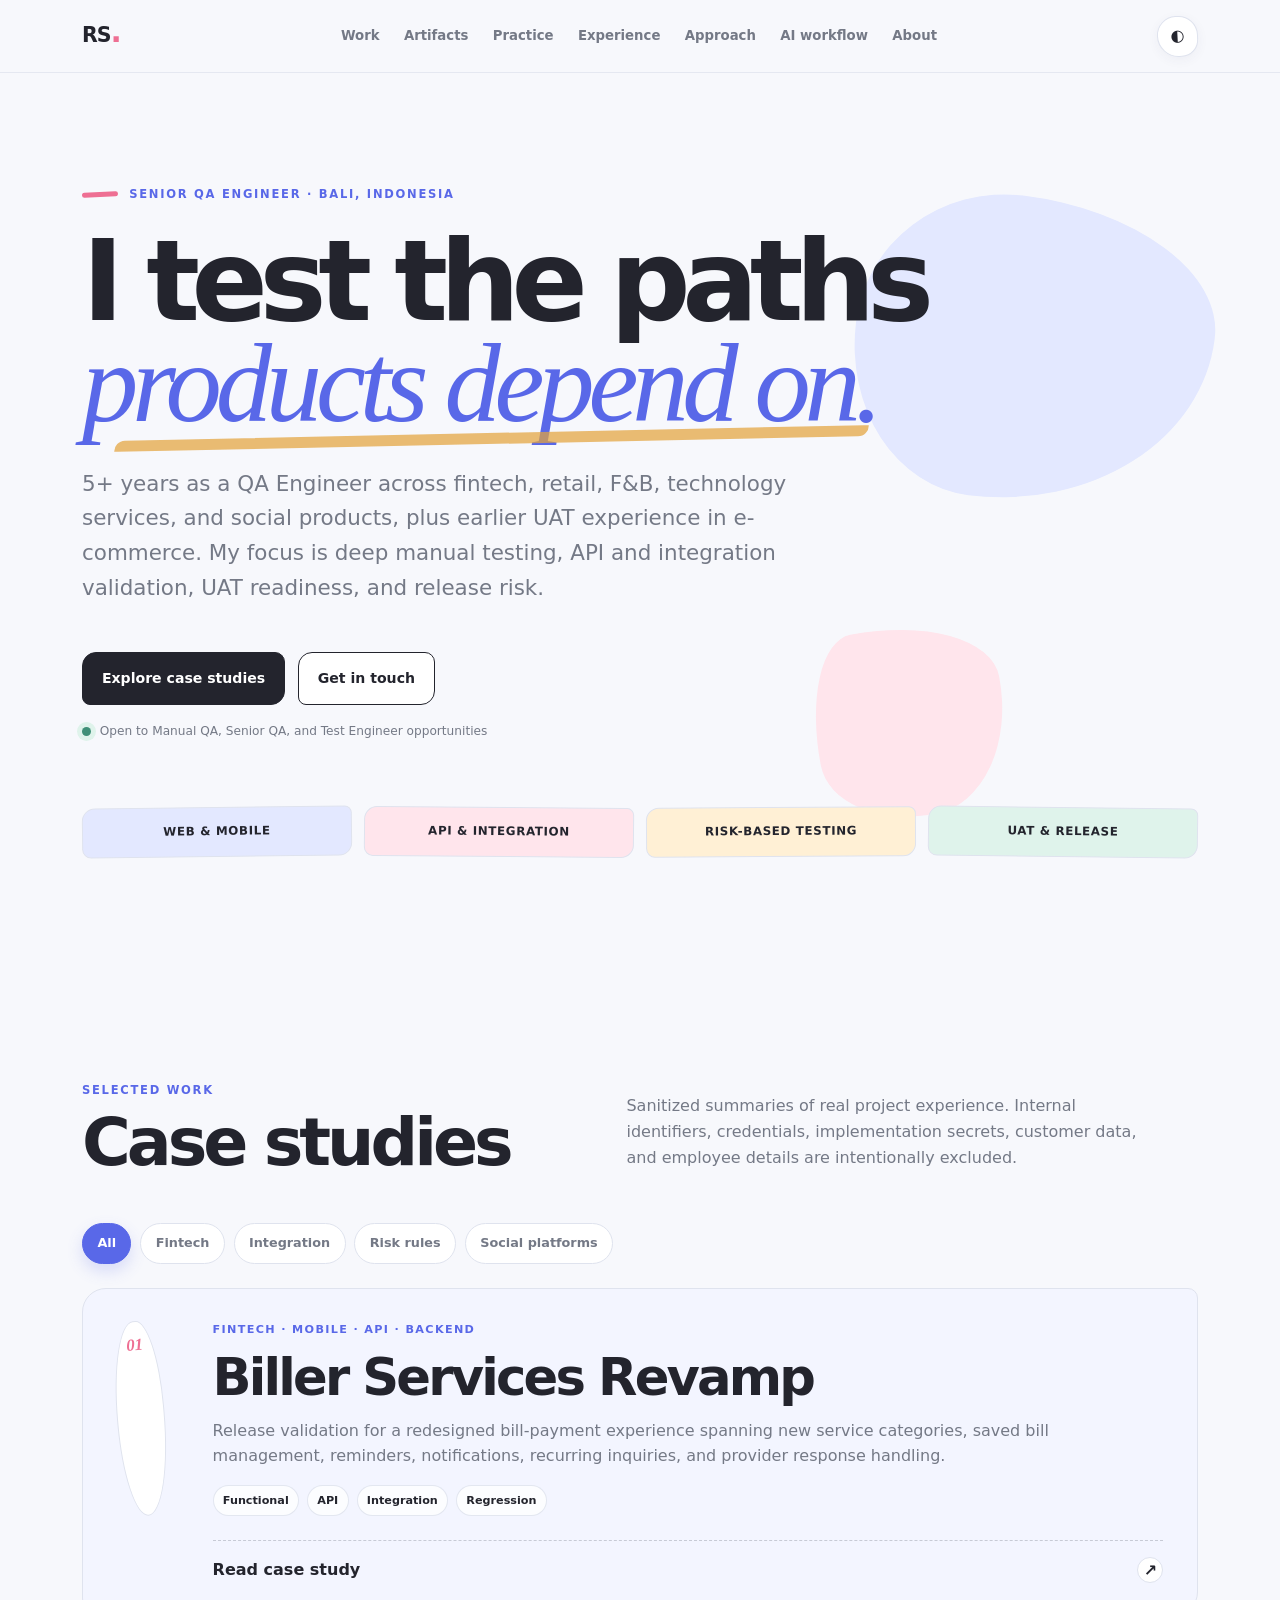
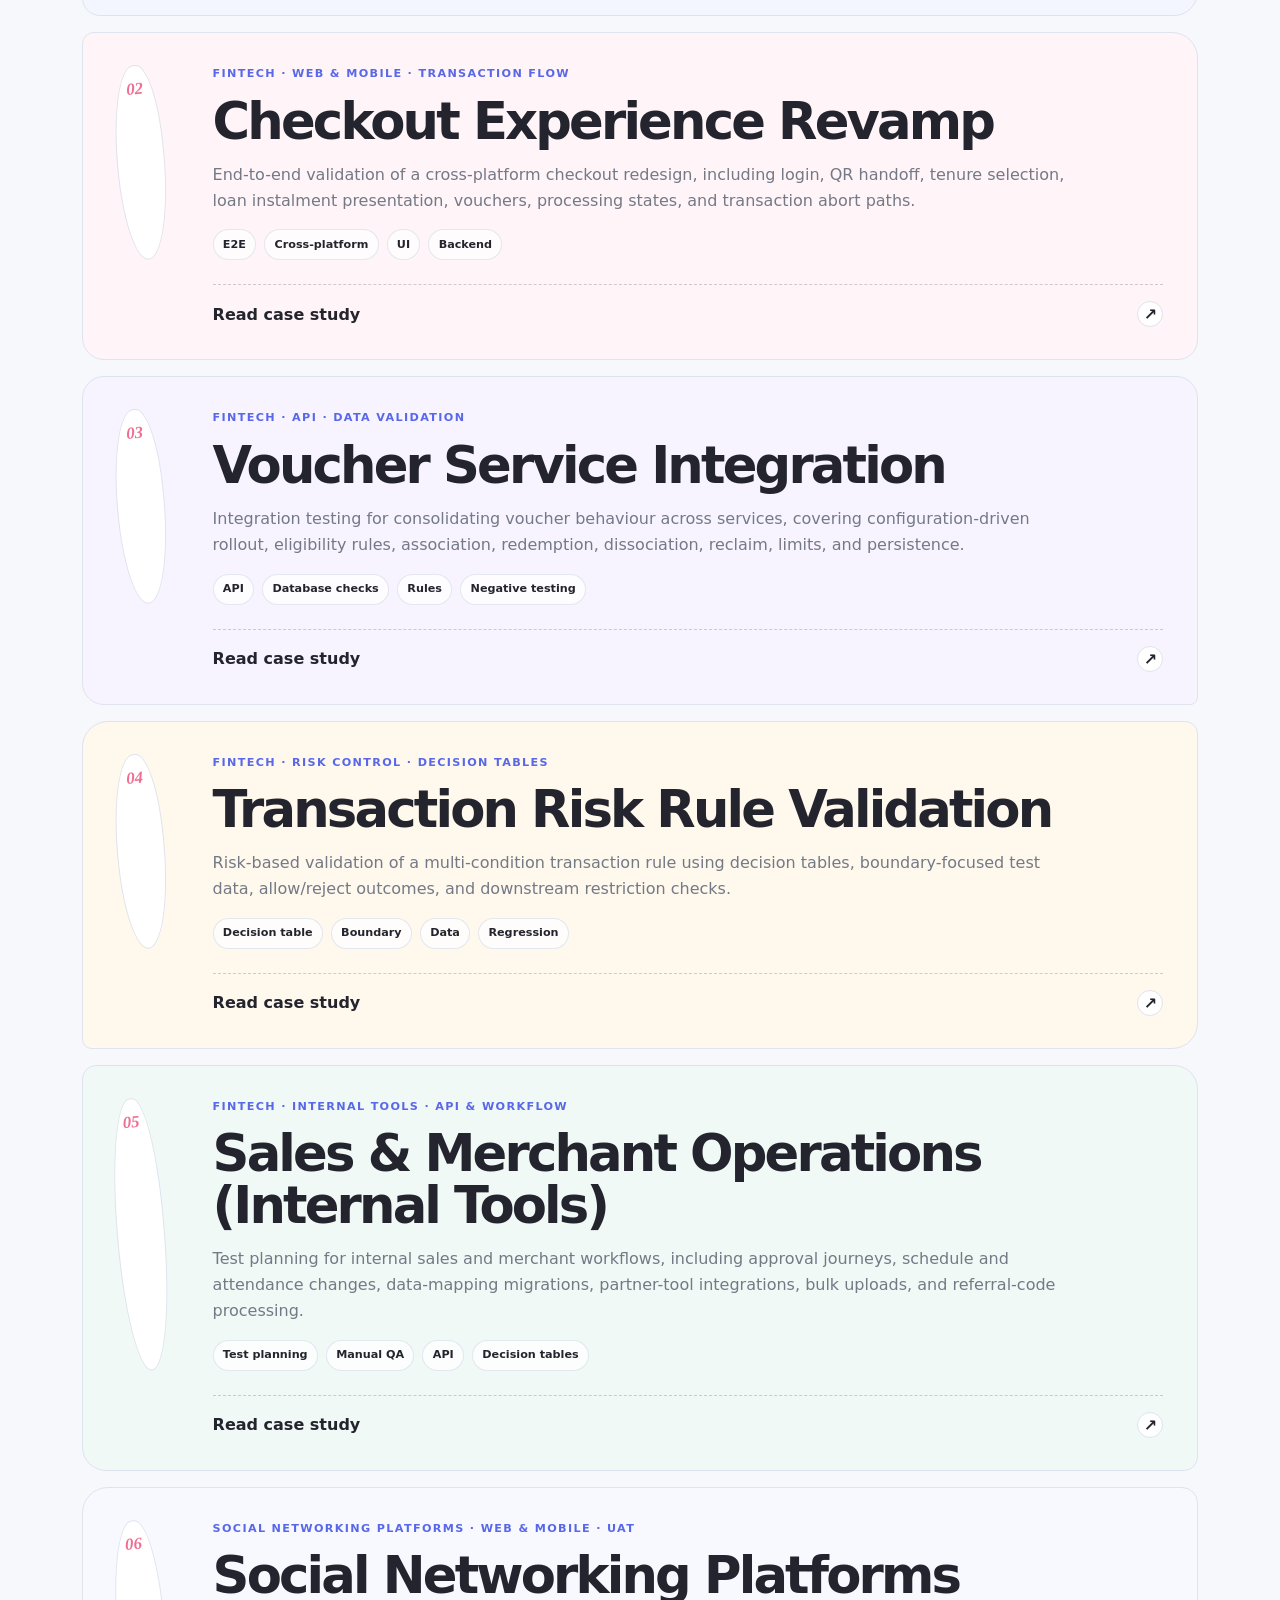
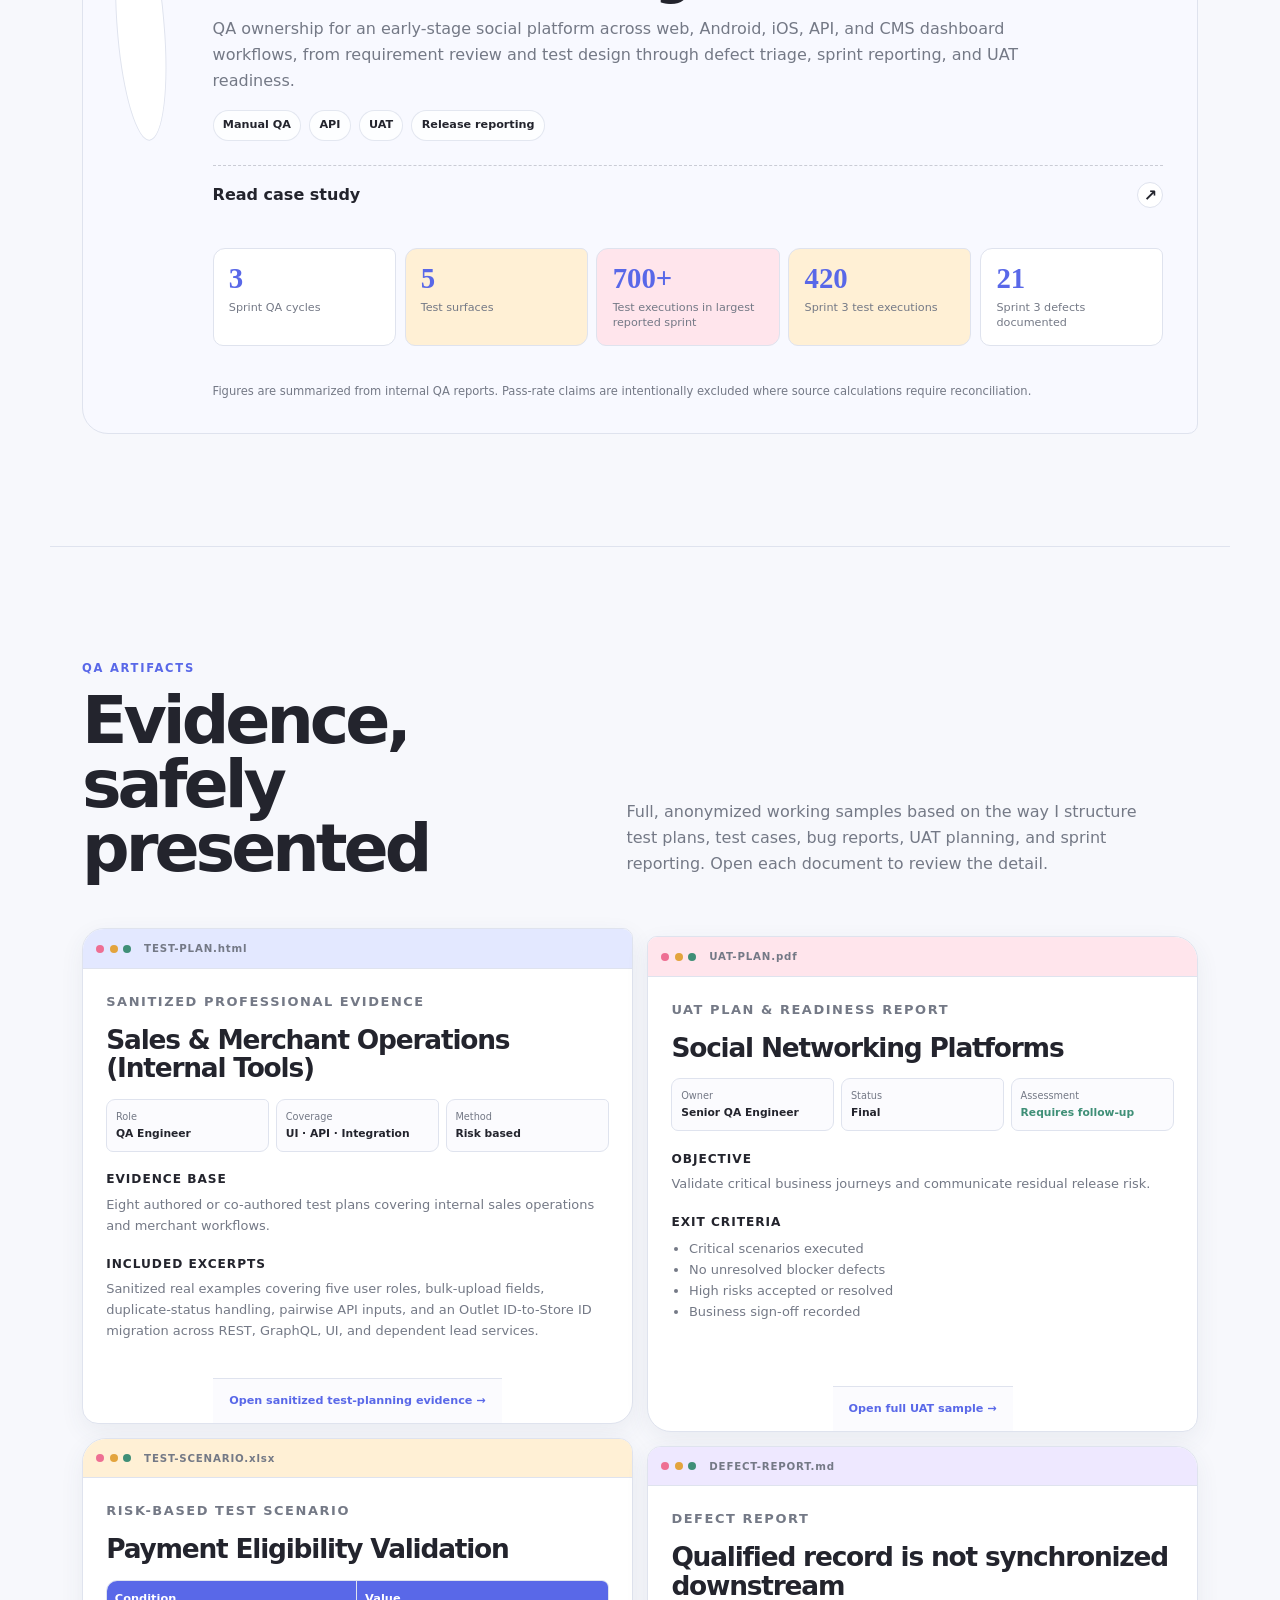
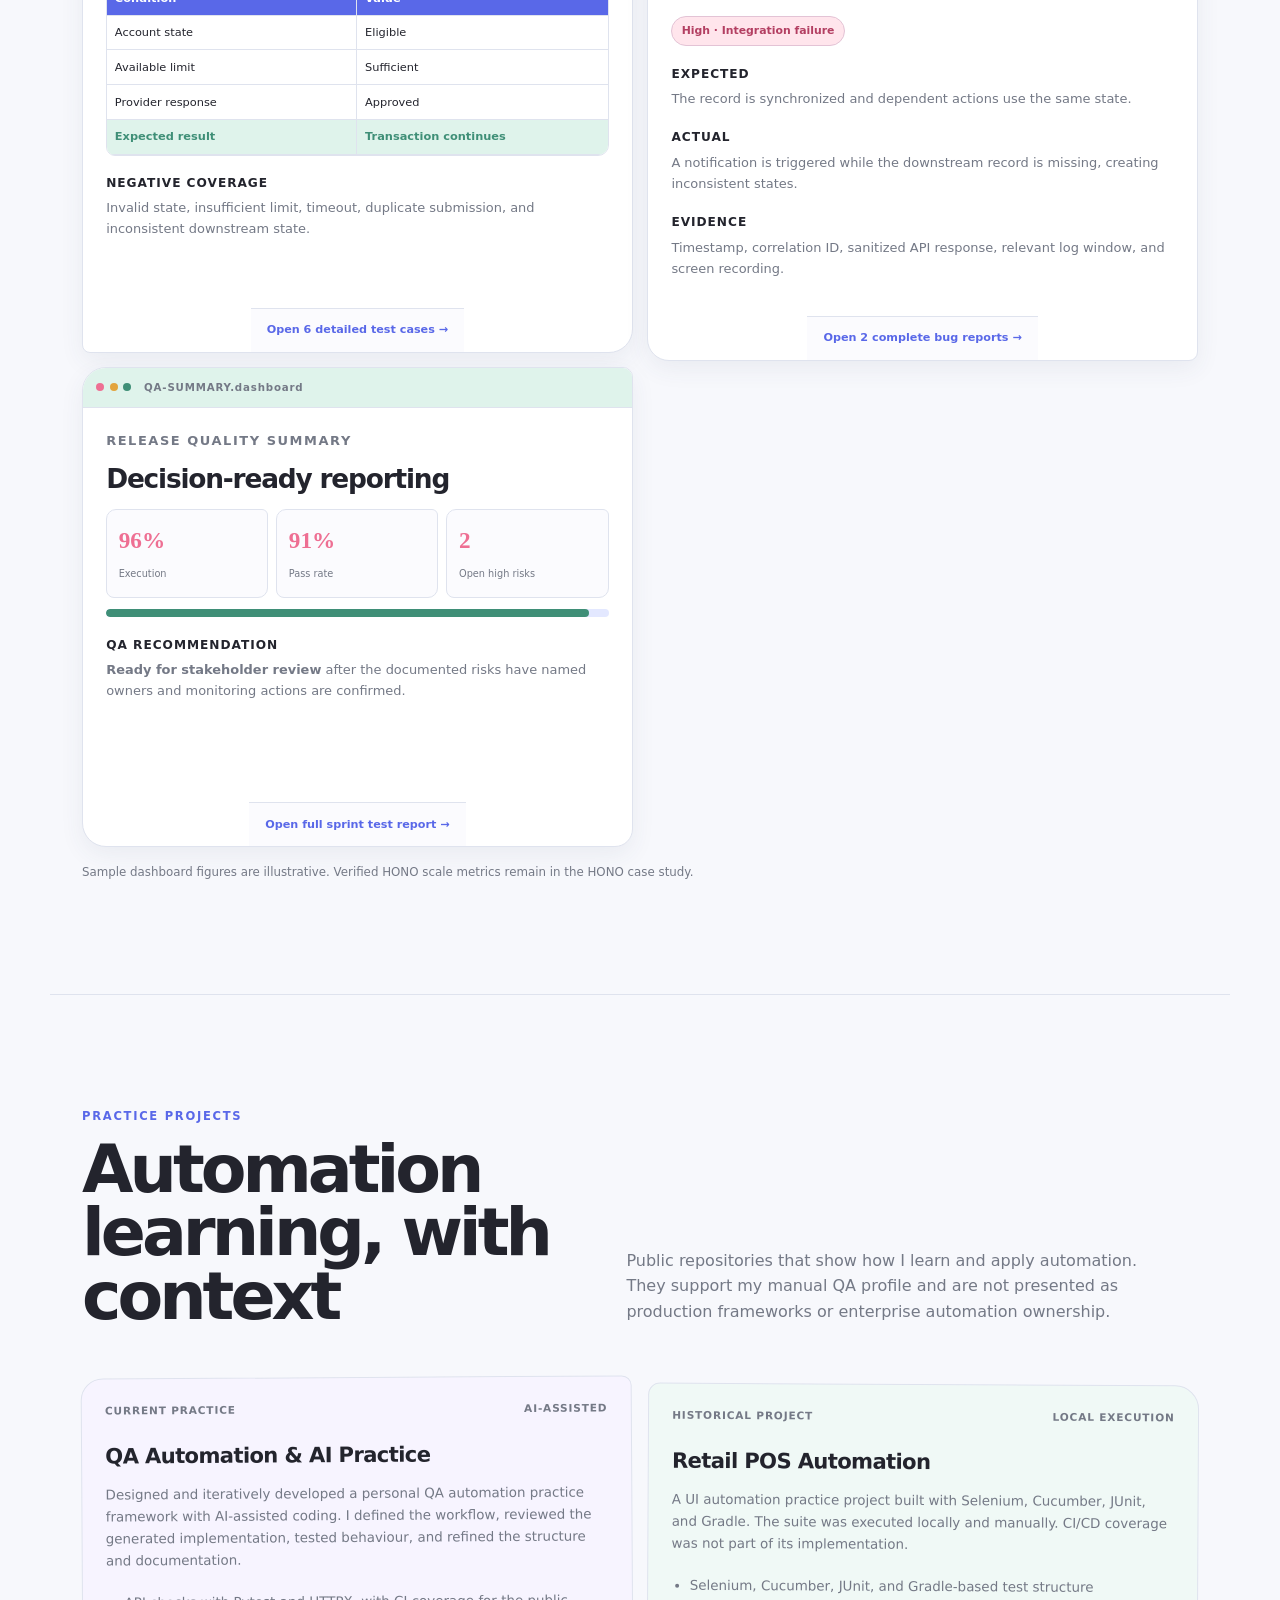
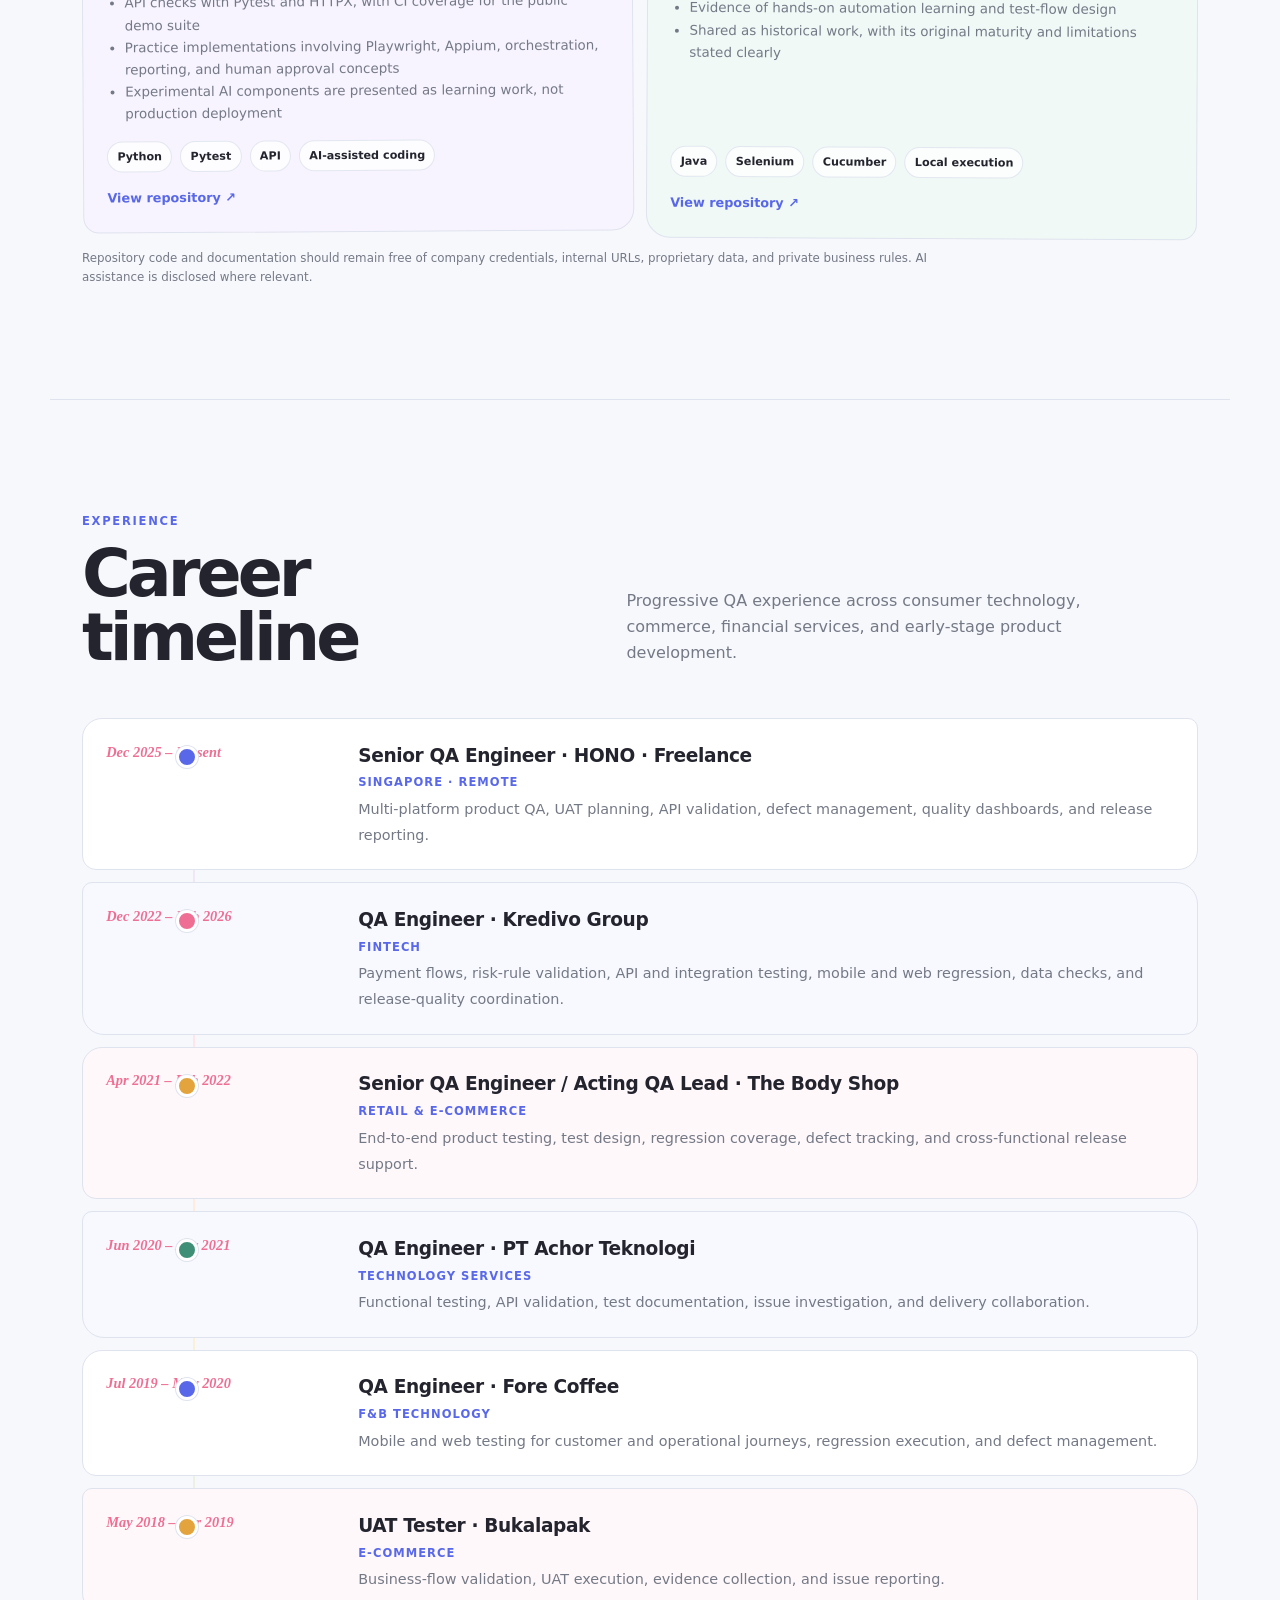
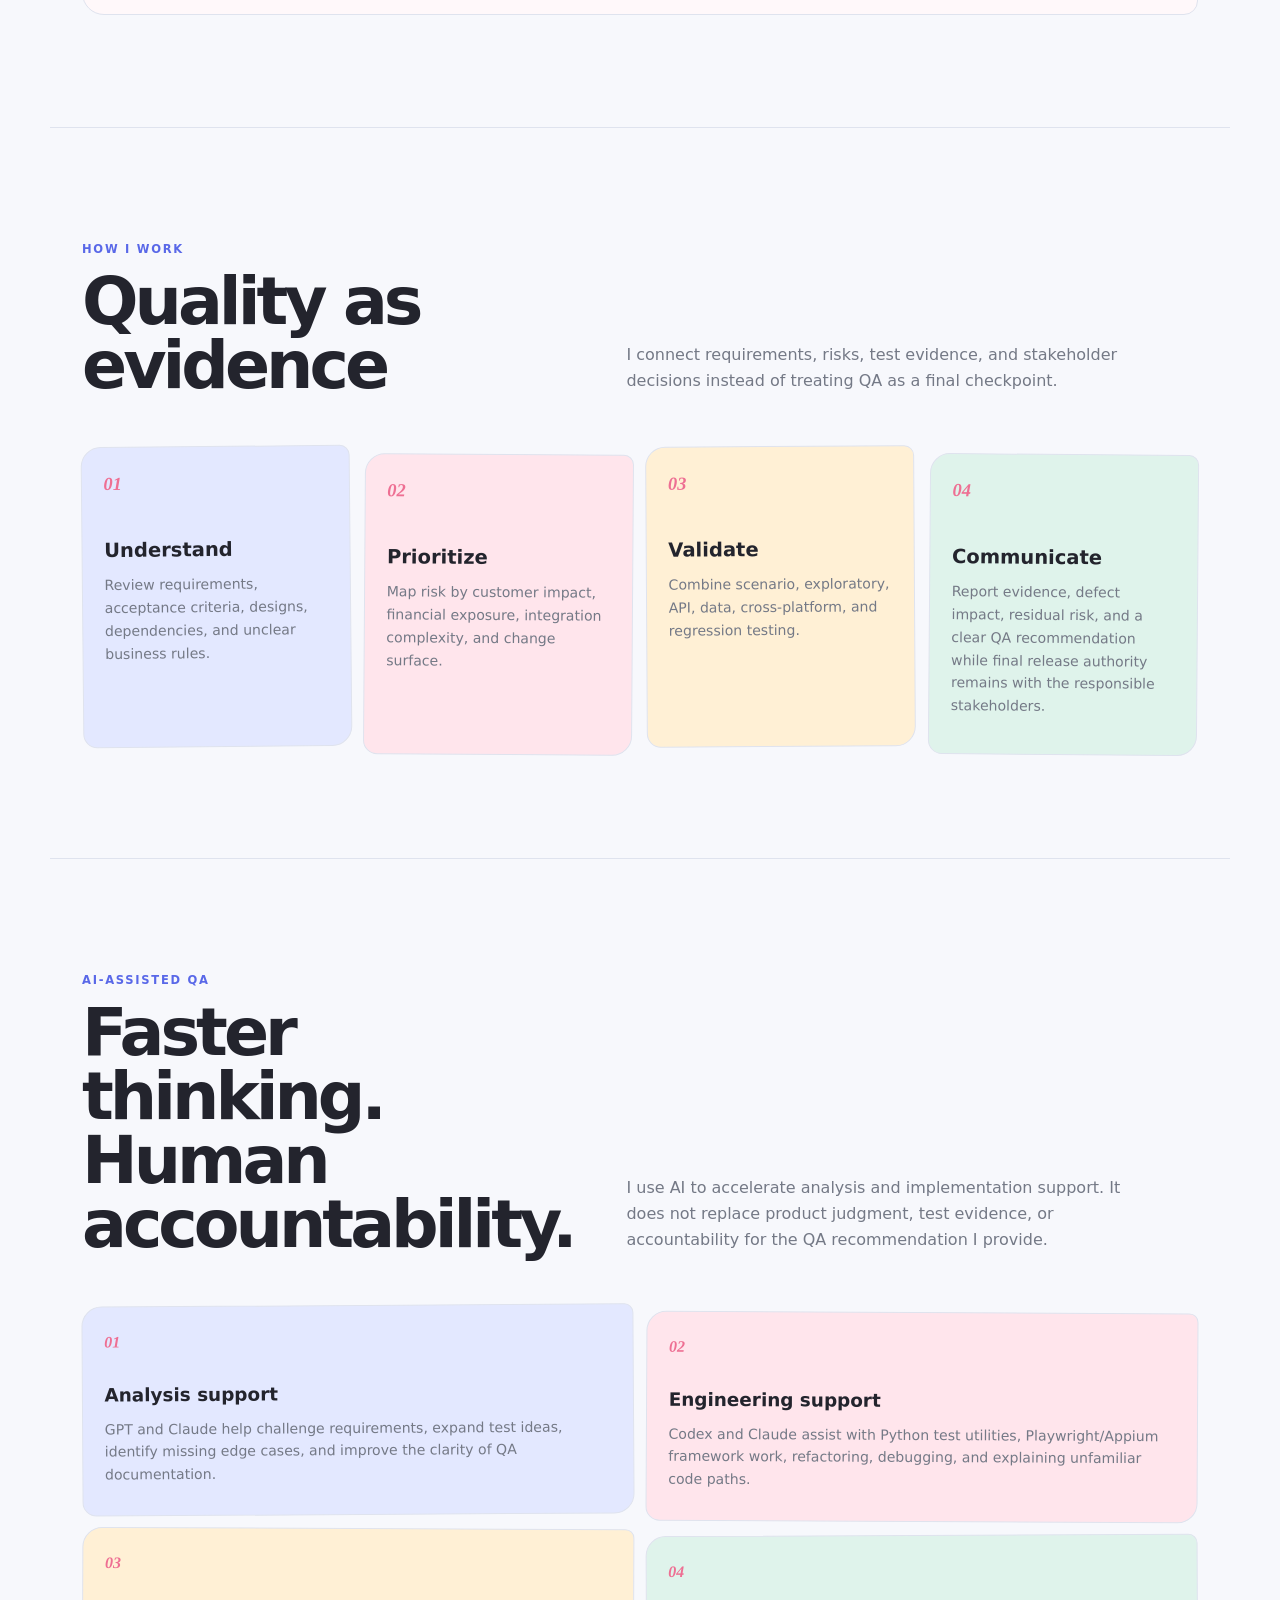
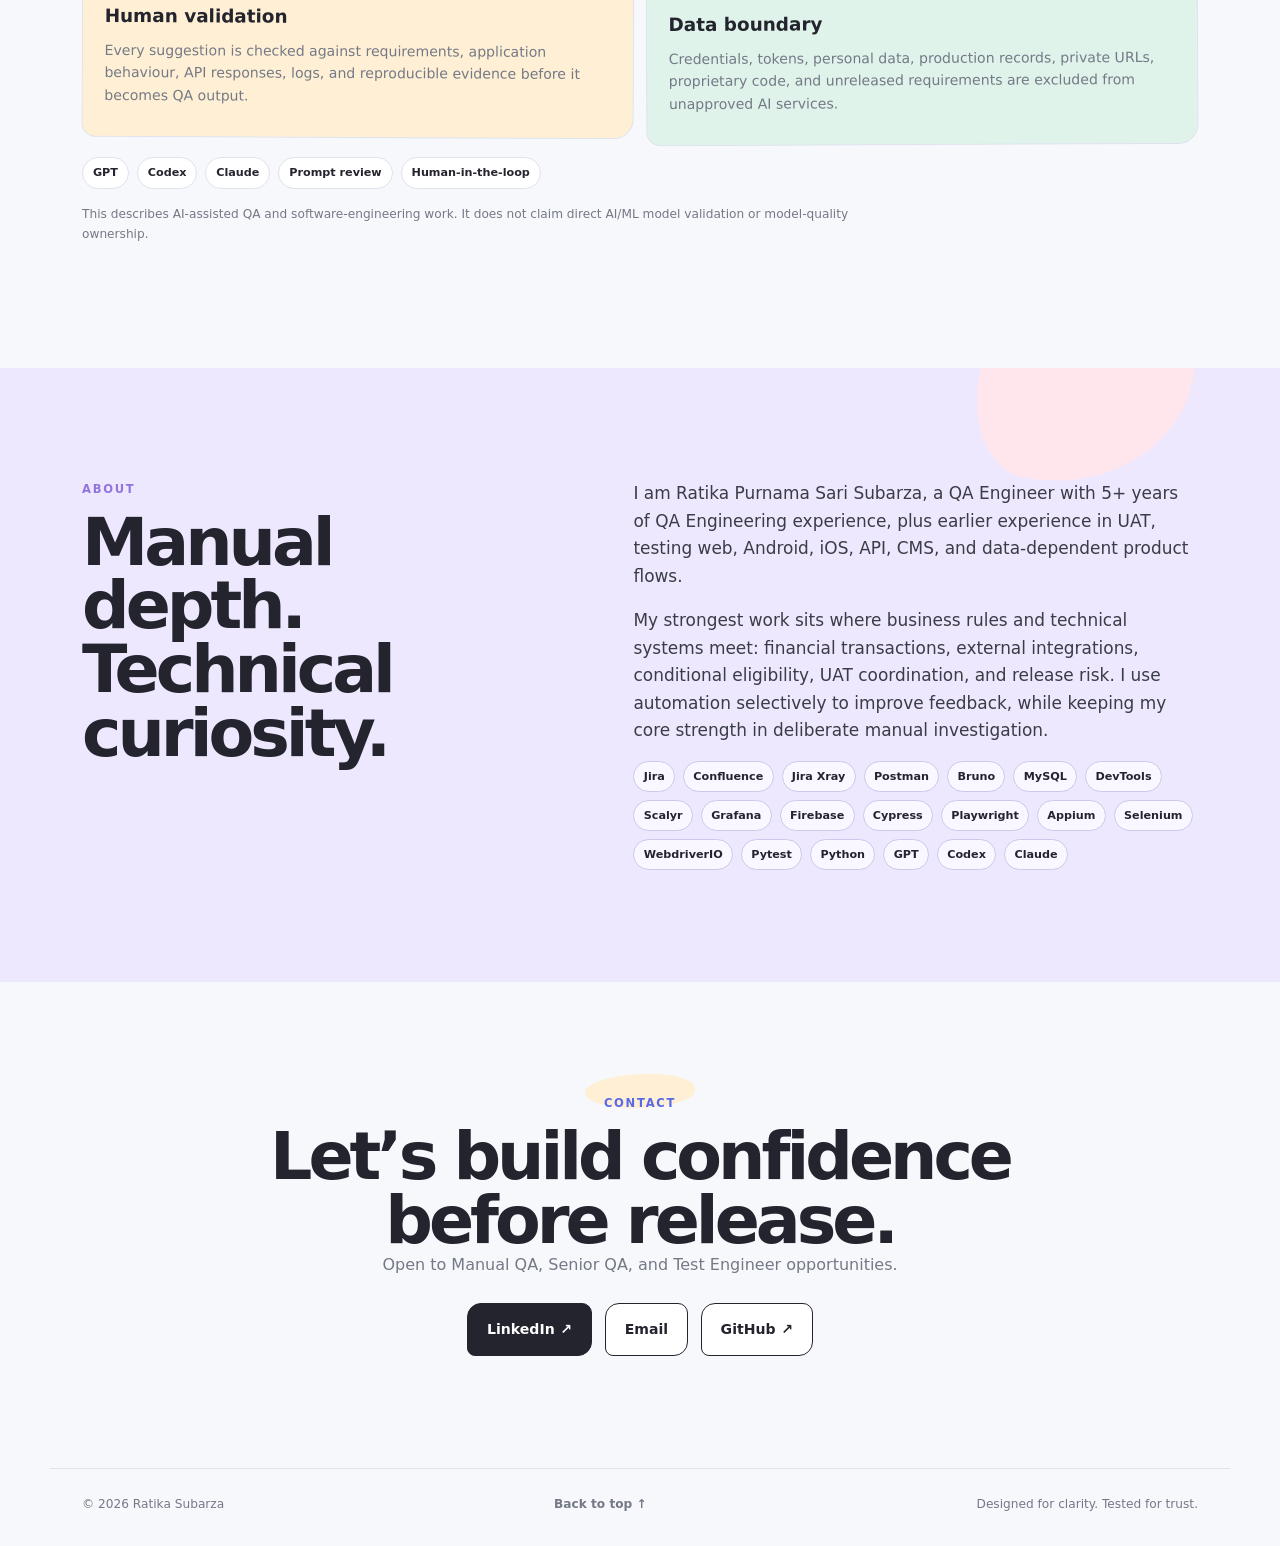
==== commit d78645e6: "Refresh visual theme metadata and asset cache versions" ====
--- a/index.html
+++ b/index.html
@@ -5,8 +5,8 @@
   <meta name="viewport" content="width=device-width, initial-scale=1">
   <meta name="description" content="QA Engineer portfolio of Ratika Purnama Sari Subarza. Manual, API, integration, mobile, web, and UAT testing.">
   <meta name="author" content="Ratika Purnama Sari Subarza">
-  <meta name="theme-color" content="#fffaf4" media="(prefers-color-scheme: light)">
-  <meta name="theme-color" content="#111713" media="(prefers-color-scheme: dark)">
+  <meta name="theme-color" content="#f7f8fc" media="(prefers-color-scheme: light)">
+  <meta name="theme-color" content="#171820" media="(prefers-color-scheme: dark)">
   <meta property="og:type" content="website">
   <meta property="og:title" content="Ratika Subarza | Senior QA Engineer">
   <meta property="og:description" content="QA portfolio focused on manual testing, API and integration validation, UAT readiness, and release risk.">
@@ -18,11 +18,11 @@
   <link rel="manifest" href="site.webmanifest">
   <title>Ratika Subarza | QA Engineer</title>
   <script>try{if(localStorage.getItem('portfolio-theme')==='dark')document.documentElement.classList.add('dark')}catch{}</script>
-  <link rel="stylesheet" href="styles.css?v=20260721-2">
-  <link rel="stylesheet" href="experience.css?v=20260721-2">
-  <link rel="stylesheet" href="portfolio-additions.css?v=20260721-2">
-  <link rel="stylesheet" href="artifacts.css?v=20260721-2">
-  <link rel="stylesheet" href="artifact-links.css?v=20260721-2">
+  <link rel="stylesheet" href="styles.css?v=20260925-1">
+  <link rel="stylesheet" href="experience.css?v=20260925-1">
+  <link rel="stylesheet" href="portfolio-additions.css?v=20260925-1">
+  <link rel="stylesheet" href="artifacts.css?v=20260925-1">
+  <link rel="stylesheet" href="artifact-links.css?v=20260925-1">
   <script type="application/ld+json">
     {
       "@context": "https://schema.org",
@@ -325,6 +325,6 @@
     </section>
   </main>
   <footer><span>© <span id="year"></span> Ratika Subarza</span><a href="#top">Back to top ↑</a><span>Designed for clarity. Tested for trust.</span></footer>
-  <script src="script.js?v=20260721-2"></script>
+  <script src="script.js?v=20260925-1"></script>
 </body>
 </html>
--- a/styles.css
+++ b/styles.css
@@ -1,12 +1,25 @@
 :root {
-  --bg: #fffaf4;
-  --surface: #fff1e7;
-  --ink: #26342f;
-  --muted: #66746e;
-  --line: #e1d7cc;
-  --accent: #e96755;
-  --accent2: #287f72;
+  --bg: #f7f8fc;
+  --surface: #ffffff;
+  --surface-soft: #fbfbfe;
+  --ink: #23242d;
+  --muted: #747986;
+  --line: #dfe3ee;
+  --blue: #5968e8;
+  --blue-soft: #e3e8ff;
+  --pink: #ee6f93;
+  --pink-soft: #ffe5ec;
+  --lavender: #9175dd;
+  --lavender-soft: #eee8ff;
+  --yellow: #e3a43d;
+  --yellow-soft: #fff0d5;
+  --mint: #3f8f77;
+  --mint-soft: #dff3eb;
+  --accent: var(--pink);
+  --accent2: var(--blue);
   --max: 1180px;
+  --shadow-soft: 0 18px 45px rgba(61, 67, 94, .08);
+  --shadow-small: 0 8px 24px rgba(61, 67, 94, .07);
 }
 
 * { box-sizing: border-box; }
@@ -18,35 +31,49 @@
 
 body {
   margin: 0;
-  background:
-    radial-gradient(circle at 92% 7%, rgba(243, 180, 93, .18), transparent 28rem),
-    radial-gradient(circle at 3% 27%, rgba(40, 127, 114, .09), transparent 26rem),
-    var(--bg);
-  background-attachment: fixed;
+  background: var(--bg);
   color: var(--ink);
-  font-family: Inter, ui-sans-serif, system-ui, -apple-system, BlinkMacSystemFont, "Segoe UI", sans-serif;
-  line-height: 1.6;
+  font-family: "Avenir Next", Avenir, Inter, ui-sans-serif, system-ui, -apple-system, BlinkMacSystemFont, "Segoe UI", sans-serif;
+  line-height: 1.62;
+  overflow-x: hidden;
 }
 
 html.dark {
-  --bg: #111713;
-  --surface: #1b241f;
-  --ink: #f1eee5;
-  --muted: #aab5ad;
-  --line: #344039;
-  --accent: #ff704d;
-  --accent2: #64c7aa;
+  --bg: #171820;
+  --surface: #20212b;
+  --surface-soft: #1c1d26;
+  --ink: #f5f4fb;
+  --muted: #b5b6c4;
+  --line: #383b49;
+  --blue: #9aa6ff;
+  --blue-soft: #292f50;
+  --pink: #ff91ae;
+  --pink-soft: #472c39;
+  --lavender: #b9a6ff;
+  --lavender-soft: #332d4f;
+  --yellow: #f2c36f;
+  --yellow-soft: #463b28;
+  --mint: #8fd2bb;
+  --mint-soft: #223d35;
+  --accent: var(--pink);
+  --accent2: var(--blue);
+  --shadow-soft: 0 20px 50px rgba(0, 0, 0, .22);
+  --shadow-small: 0 10px 28px rgba(0, 0, 0, .18);
   color-scheme: dark;
 }
-
-html.dark body { background: var(--bg); }
 
 a { color: inherit; }
 button, a { -webkit-tap-highlight-color: transparent; }
+button { font: inherit; }
 [hidden] { display: none !important; }
 
+::selection {
+  background: var(--yellow-soft);
+  color: var(--ink);
+}
+
 :focus-visible {
-  outline: 3px solid var(--accent);
+  outline: 3px solid var(--blue);
   outline-offset: 4px;
 }
 
@@ -71,66 +98,80 @@
   left: 1rem;
   top: 1rem;
   background: var(--ink);
-  color: var(--bg);
-  padding: .7rem 1rem;
-  z-index: 30;
+  color: var(--surface);
+  padding: .72rem 1rem;
+  border-radius: 10px;
+  z-index: 40;
 }
 
 .nav-wrap {
   position: sticky;
   top: 0;
   z-index: 20;
-  background: color-mix(in srgb, var(--bg) 88%, transparent);
-  backdrop-filter: blur(16px);
-  border-bottom: 1px solid var(--line);
+  background: color-mix(in srgb, var(--bg) 92%, transparent);
+  border-bottom: 1px solid color-mix(in srgb, var(--line) 78%, transparent);
+  backdrop-filter: blur(14px);
 }
 
 .nav {
   position: relative;
   max-width: var(--max);
-  min-height: 70px;
+  min-height: 72px;
   margin: auto;
-  padding: .8rem 2rem;
+  padding: .85rem 2rem;
   display: flex;
   align-items: center;
   justify-content: space-between;
-  gap: 1.5rem;
+  gap: 1.4rem;
 }
 
 .brand {
-  font-size: 1.35rem;
-  font-weight: 900;
+  display: inline-flex;
+  align-items: baseline;
+  font-size: 1.28rem;
+  font-weight: 850;
+  letter-spacing: -.05em;
   text-decoration: none;
 }
 
-.brand span { color: var(--accent); }
+.brand span {
+  color: var(--pink);
+  font-size: 1.45em;
+  line-height: 0;
+}
 
 .nav-links {
   display: flex;
   align-items: center;
   justify-content: center;
-  gap: clamp(1rem, 2.2vw, 2rem);
+  gap: clamp(.9rem, 1.9vw, 1.7rem);
 }
 
 .nav-links a {
   position: relative;
   padding: .45rem 0;
   text-decoration: none;
-  font-size: .88rem;
+  color: var(--muted);
+  font-size: .83rem;
+  font-weight: 650;
 }
 
 .nav-links a::after {
   content: "";
   position: absolute;
   left: 0;
-  right: 100%;
-  bottom: .2rem;
-  height: 1px;
-  background: var(--accent);
-  transition: right .2s ease;
-}
-
-.nav-links a:hover::after { right: 0; }
+  bottom: .18rem;
+  width: 100%;
+  height: 3px;
+  border-radius: 999px;
+  background: var(--yellow);
+  transform: scaleX(0);
+  transform-origin: left;
+  transition: transform .2s ease;
+}
+
+.nav-links a:hover { color: var(--ink); }
+.nav-links a:hover::after { transform: scaleX(1); }
 
 .nav-actions {
   display: flex;
@@ -142,38 +183,81 @@
 .menu-toggle {
   display: inline-grid;
   place-items: center;
+  width: 2.55rem;
+  height: 2.55rem;
   border: 1px solid var(--line);
-  background: transparent;
+  background: var(--surface);
   color: var(--ink);
-  width: 2.6rem;
-  height: 2.6rem;
   cursor: pointer;
-}
-
-.theme { border-radius: 50%; }
-.menu-toggle { display: none; }
-.menu-toggle span { width: 16px; height: 1px; background: currentColor; }
+  box-shadow: 0 3px 12px rgba(61, 67, 94, .05);
+}
+
+.theme {
+  border-radius: 50% 50% 44% 56%;
+  transform: rotate(-3deg);
+}
+
+.menu-toggle {
+  display: none;
+  border-radius: 11px;
+}
+
+.menu-toggle span {
+  width: 16px;
+  height: 1px;
+  background: currentColor;
+}
 
 .section {
+  position: relative;
   max-width: var(--max);
   margin: auto;
   padding: 7rem 2rem;
 }
 
 .hero {
-  min-height: calc(100vh - 70px);
+  min-height: calc(100vh - 72px);
   display: flex;
   flex-direction: column;
   justify-content: center;
+  isolation: isolate;
+}
+
+.hero::before,
+.hero::after {
+  content: "";
+  position: absolute;
+  z-index: -1;
+  pointer-events: none;
+}
+
+.hero::before {
+  width: clamp(220px, 28vw, 390px);
+  aspect-ratio: 1.18;
+  top: 14%;
+  right: 1.5%;
+  background: var(--blue-soft);
+  border-radius: 42% 58% 63% 37% / 48% 39% 61% 52%;
+  transform: rotate(7deg);
+}
+
+.hero::after {
+  width: clamp(120px, 15vw, 210px);
+  aspect-ratio: 1;
+  right: 19%;
+  bottom: 17%;
+  background: var(--pink-soft);
+  border-radius: 28% 72% 46% 54% / 64% 36% 64% 36%;
+  transform: rotate(-11deg);
 }
 
 .eyebrow,
 .kicker {
   text-transform: uppercase;
-  letter-spacing: .13em;
-  font-size: .76rem;
-  font-weight: 800;
-  color: var(--accent2);
+  letter-spacing: .15em;
+  font-size: .72rem;
+  font-weight: 820;
+  color: var(--blue);
 }
 
 .eyebrow {
@@ -184,31 +268,53 @@
 
 .eyebrow span {
   display: inline-block;
-  width: 2rem;
-  height: 2px;
-  background: var(--accent);
+  width: 2.25rem;
+  height: 5px;
+  border-radius: 999px;
+  background: var(--pink);
+  transform: rotate(-3deg);
 }
 
 h1, h2, h3, p { margin-top: 0; }
 
 h1 {
-  max-width: 1100px;
-  font-family: Georgia, serif;
-  font-size: clamp(3.4rem, 9vw, 7.8rem);
-  line-height: .88;
+  max-width: 1040px;
+  font-family: "Avenir Next", Avenir, Inter, ui-sans-serif, system-ui, sans-serif;
+  font-size: clamp(3.7rem, 8.8vw, 7.6rem);
+  line-height: .9;
+  letter-spacing: -.075em;
+  font-weight: 790;
+  margin: 1.7rem 0 2rem;
+}
+
+h1 em {
+  position: relative;
+  display: inline-block;
+  color: var(--blue);
+  font-family: Georgia, "Times New Roman", serif;
+  font-weight: 400;
   letter-spacing: -.055em;
-  margin: 2rem 0;
-}
-
-h1 em {
-  color: var(--accent);
-  font-weight: 400;
+}
+
+h1 em::after {
+  content: "";
+  position: absolute;
+  left: 4%;
+  right: 1%;
+  bottom: -.09em;
+  height: .1em;
+  border-radius: 999px 65% 999px 45%;
+  background: var(--yellow);
+  transform: rotate(-1.2deg);
+  opacity: .72;
 }
 
 .hero-copy {
+  position: relative;
   max-width: 720px;
-  font-size: clamp(1.1rem, 2vw, 1.4rem);
+  font-size: clamp(1.08rem, 1.9vw, 1.34rem);
   color: var(--muted);
+  z-index: 1;
 }
 
 .hero-actions,
@@ -216,141 +322,203 @@
   display: flex;
   gap: .8rem;
   flex-wrap: wrap;
-  margin-top: 1.6rem;
+  margin-top: 1.55rem;
 }
 
 .button {
-  min-height: 44px;
+  min-height: 46px;
   display: inline-flex;
   align-items: center;
   justify-content: center;
   gap: .35rem;
-  padding: .85rem 1.15rem;
+  padding: .88rem 1.18rem;
   border: 1px solid var(--ink);
+  border-radius: 14px 10px 14px 8px;
   text-decoration: none;
-  font-weight: 750;
-  font-size: .9rem;
-  transition: transform .2s ease, background-color .2s ease, color .2s ease;
-}
-
-.button:hover { transform: translateY(-2px); }
-.primary { background: var(--ink); color: var(--bg); }
-.secondary { background: transparent; }
+  font-weight: 760;
+  font-size: .88rem;
+  transition: transform .18s ease, box-shadow .18s ease, background-color .18s ease;
+}
+
+.button:hover {
+  transform: translateY(-3px) rotate(-.35deg);
+  box-shadow: var(--shadow-small);
+}
+
+.primary {
+  background: var(--ink);
+  color: var(--surface);
+}
+
+.secondary {
+  background: var(--surface);
+}
 
 .availability {
   display: flex;
   align-items: center;
   gap: .55rem;
-  margin: 1.1rem 0 0;
+  margin: 1.08rem 0 0;
   color: var(--muted);
-  font-size: .78rem;
+  font-size: .76rem;
 }
 
 .availability span {
-  width: .55rem;
-  height: .55rem;
+  width: .56rem;
+  height: .56rem;
+  flex: 0 0 auto;
   border-radius: 50%;
-  background: var(--accent2);
-  box-shadow: 0 0 0 4px color-mix(in srgb, var(--accent2) 18%, transparent);
+  background: var(--mint);
+  box-shadow: 0 0 0 5px var(--mint-soft);
 }
 
 .capability-strip {
   display: grid;
   grid-template-columns: repeat(4, 1fr);
-  margin-top: 4.5rem;
-  border-top: 1px solid var(--line);
-  border-bottom: 1px solid var(--line);
+  gap: .75rem;
+  margin-top: 4.1rem;
 }
 
 .capability-strip span {
-  padding: 1rem 0;
+  padding: .9rem 1rem;
   text-align: center;
-  font-size: .8rem;
+  font-size: .74rem;
+  font-weight: 760;
   text-transform: uppercase;
-  letter-spacing: .05em;
-  border-right: 1px solid var(--line);
-}
-
-.capability-strip span:last-child { border: 0; }
+  letter-spacing: .055em;
+  background: var(--surface);
+  border: 1px solid var(--line);
+  border-radius: 13px 7px 13px 9px;
+}
+
+.capability-strip span:nth-child(1) { background: var(--blue-soft); transform: rotate(-.7deg); }
+.capability-strip span:nth-child(2) { background: var(--pink-soft); transform: rotate(.5deg); }
+.capability-strip span:nth-child(3) { background: var(--yellow-soft); transform: rotate(-.35deg); }
+.capability-strip span:nth-child(4) { background: var(--mint-soft); transform: rotate(.65deg); }
 
 .section-head {
   display: grid;
-  grid-template-columns: 1fr 1fr;
-  gap: 4rem;
+  grid-template-columns: minmax(0, .9fr) minmax(0, 1.1fr);
+  gap: clamp(2rem, 6vw, 5.8rem);
   margin-bottom: 3rem;
+  align-items: end;
 }
 
 .section-head h2,
 .about h2,
 .contact h2 {
-  font-family: Georgia, serif;
-  font-size: clamp(2.5rem, 5vw, 4.6rem);
-  line-height: 1;
+  font-family: "Avenir Next", Avenir, Inter, ui-sans-serif, system-ui, sans-serif;
+  font-size: clamp(2.6rem, 5.2vw, 4.8rem);
+  line-height: .96;
+  letter-spacing: -.06em;
+  font-weight: 760;
   margin: 0;
 }
 
 .section-head > p {
   color: var(--muted);
-  align-self: end;
-  max-width: 520px;
+  max-width: 530px;
+  margin-bottom: .25rem;
 }
 
 .filters {
   display: flex;
-  gap: .5rem;
+  gap: .55rem;
   flex-wrap: wrap;
-  margin-bottom: 1.5rem;
+  margin-bottom: 1.55rem;
 }
 
 .filter {
   min-height: 40px;
   border: 1px solid var(--line);
-  background: transparent;
-  color: var(--ink);
+  border-radius: 999px;
+  background: var(--surface);
+  color: var(--muted);
   padding: .55rem .9rem;
   cursor: pointer;
+  font-size: .8rem;
+  font-weight: 700;
+}
+
+.filter:hover {
+  color: var(--ink);
+  border-color: color-mix(in srgb, var(--blue) 45%, var(--line));
 }
 
 .filter.active {
-  background: var(--accent2);
-  border-color: var(--accent2);
+  background: var(--blue);
+  border-color: var(--blue);
   color: #fff;
+  box-shadow: 0 7px 16px color-mix(in srgb, var(--blue) 20%, transparent);
+}
+
+.projects {
+  display: grid;
+  gap: 1rem;
 }
 
 .project {
   display: grid;
-  grid-template-columns: 70px 1fr;
+  grid-template-columns: 72px 1fr;
   gap: 1.5rem;
-  padding: 2.2rem 0;
-  border-top: 1px solid var(--line);
-}
+  padding: 2rem 2.1rem;
+  border: 1px solid var(--line);
+  background: var(--surface);
+  border-radius: 24px 10px 24px 18px;
+  box-shadow: 0 8px 0 transparent;
+  transition: transform .2s ease, box-shadow .2s ease;
+}
+
+.project:hover {
+  transform: translateY(-3px);
+  box-shadow: var(--shadow-small);
+}
+
+.project:nth-of-type(6n + 1) { background: color-mix(in srgb, var(--blue-soft) 42%, var(--surface)); }
+.project:nth-of-type(6n + 2) { background: color-mix(in srgb, var(--pink-soft) 44%, var(--surface)); border-radius: 12px 26px 20px 22px; }
+.project:nth-of-type(6n + 3) { background: color-mix(in srgb, var(--lavender-soft) 46%, var(--surface)); border-radius: 22px 22px 8px 22px; }
+.project:nth-of-type(6n + 4) { background: color-mix(in srgb, var(--yellow-soft) 44%, var(--surface)); border-radius: 26px 13px 26px 10px; }
+.project:nth-of-type(6n + 5) { background: color-mix(in srgb, var(--mint-soft) 48%, var(--surface)); border-radius: 14px 24px 14px 24px; }
+.project:nth-of-type(6n + 6) { background: color-mix(in srgb, var(--blue-soft) 26%, var(--surface)); border-radius: 26px 16px 10px 26px; }
 
 .project-number {
-  font-family: Georgia, serif;
+  display: grid;
+  place-items: start center;
+  width: 48px;
+  min-height: 48px;
+  padding-top: .55rem;
+  border-radius: 50% 44% 52% 48%;
+  background: var(--surface);
+  border: 1px solid var(--line);
+  color: var(--pink);
+  font-family: Georgia, "Times New Roman", serif;
   font-style: italic;
-  color: var(--accent);
-  font-size: 1.2rem;
+  font-weight: 700;
+  font-size: 1.05rem;
+  transform: rotate(-5deg);
 }
 
 .project-main h3 {
-  font-family: Georgia, serif;
-  font-size: clamp(2rem, 4vw, 3.4rem);
-  line-height: 1.05;
-  margin: .4rem 0 1rem;
+  max-width: 880px;
+  font-family: "Avenir Next", Avenir, Inter, ui-sans-serif, system-ui, sans-serif;
+  font-size: clamp(1.95rem, 4vw, 3.25rem);
+  line-height: 1.02;
+  letter-spacing: -.055em;
+  margin: .42rem 0 .92rem;
 }
 
 .project-main > p:not(.project-type) {
-  max-width: 850px;
+  max-width: 860px;
   color: var(--muted);
-  font-size: 1.05rem;
+  font-size: 1rem;
 }
 
 .project-type {
-  font-size: .72rem;
+  font-size: .7rem;
   text-transform: uppercase;
   letter-spacing: .12em;
-  font-weight: 800;
-  color: var(--accent2);
+  font-weight: 820;
+  color: var(--blue);
 }
 
 .tags,
@@ -362,21 +530,37 @@
 
 .tags span,
 .toolbox span {
-  border: 1px solid var(--line);
-  padding: .3rem .55rem;
-  font-size: .72rem;
+  border: 1px solid color-mix(in srgb, var(--line) 86%, transparent);
+  background: color-mix(in srgb, var(--surface) 74%, transparent);
+  border-radius: 999px;
+  padding: .34rem .58rem;
+  font-size: .7rem;
+  font-weight: 680;
 }
 
 .project details { grid-column: 2; }
 
 .project summary {
   cursor: pointer;
-  font-weight: 750;
+  font-weight: 760;
   list-style: none;
   display: flex;
   justify-content: space-between;
-  border-top: 1px dashed var(--line);
+  align-items: center;
+  border-top: 1px dashed color-mix(in srgb, var(--muted) 35%, transparent);
   padding-top: 1rem;
+  color: var(--ink);
+}
+
+.project summary span {
+  display: inline-grid;
+  place-items: center;
+  width: 26px;
+  height: 26px;
+  border-radius: 50%;
+  background: var(--surface);
+  border: 1px solid var(--line);
+  transition: transform .18s ease;
 }
 
 .project summary::-webkit-details-marker { display: none; }
@@ -385,82 +569,174 @@
 .case-grid {
   display: grid;
   grid-template-columns: 1fr 1fr;
-  gap: 1rem;
+  gap: .75rem;
   margin-top: 1rem;
 }
 
 .case-grid > div {
-  background: var(--surface);
-  padding: 1.3rem;
-}
-
-.case-grid h4 { margin: 0 0 .45rem; }
-.case-grid p, .case-grid li { color: var(--muted); font-size: .9rem; }
-.case-grid ul { padding-left: 1.2rem; margin-bottom: 0; }
-
-.approach { border-top: 1px solid var(--line); }
+  background: color-mix(in srgb, var(--surface) 90%, transparent);
+  border: 1px solid color-mix(in srgb, var(--line) 86%, transparent);
+  padding: 1.25rem;
+  border-radius: 13px 8px 13px 10px;
+}
+
+.case-grid > div:nth-child(even) { transform: translateY(4px); }
+
+.case-grid h4 {
+  margin: 0 0 .45rem;
+  font-size: .82rem;
+  text-transform: uppercase;
+  letter-spacing: .06em;
+}
+
+.case-grid p,
+.case-grid li {
+  color: var(--muted);
+  font-size: .88rem;
+}
+
+.case-grid ul {
+  padding-left: 1.2rem;
+  margin-bottom: 0;
+}
+
+.approach {
+  border-top: 1px solid var(--line);
+}
 
 .steps {
   display: grid;
   grid-template-columns: repeat(4, 1fr);
+  gap: .8rem;
+}
+
+.steps > div {
+  min-height: 240px;
+  padding: 1.35rem;
   border: 1px solid var(--line);
-}
-
-.steps > div { padding: 1.4rem; border-right: 1px solid var(--line); }
-.steps > div:last-child { border: 0; }
-.steps b { color: var(--accent); font-family: Georgia, serif; font-style: italic; }
-.steps h3 { margin: 2rem 0 .5rem; }
-.steps p { color: var(--muted); font-size: .9rem; }
+  background: var(--surface);
+  border-radius: 20px 10px 20px 14px;
+}
+
+.steps > div:nth-child(1) { background: var(--blue-soft); transform: rotate(-.55deg); }
+.steps > div:nth-child(2) { background: var(--pink-soft); transform: translateY(8px) rotate(.4deg); }
+.steps > div:nth-child(3) { background: var(--yellow-soft); transform: rotate(-.35deg); }
+.steps > div:nth-child(4) { background: var(--mint-soft); transform: translateY(8px) rotate(.45deg); }
+
+.steps b {
+  color: var(--pink);
+  font-family: Georgia, "Times New Roman", serif;
+  font-style: italic;
+  font-size: 1.15rem;
+}
+
+.steps h3 {
+  margin: 2.2rem 0 .5rem;
+  font-size: 1.22rem;
+}
+
+.steps p {
+  color: var(--muted);
+  font-size: .88rem;
+}
 
 .about {
   display: grid;
-  grid-template-columns: 1fr 1fr;
-  gap: 4rem;
-  background: var(--ink);
-  color: var(--bg);
+  grid-template-columns: .9fr 1.1fr;
+  gap: clamp(2rem, 7vw, 6rem);
   max-width: none;
+  overflow: hidden;
+  background: var(--lavender-soft);
+  color: var(--ink);
   padding-left: max(2rem, calc((100vw - var(--max)) / 2 + 2rem));
   padding-right: max(2rem, calc((100vw - var(--max)) / 2 + 2rem));
 }
 
-.about .kicker { color: #72d0b5; }
-.about-copy { font-size: 1.08rem; }
-.about-copy p { opacity: .78; }
-.about .toolbox span { border-color: color-mix(in srgb, var(--bg) 30%, transparent); }
-
-.contact { text-align: center; }
+.about::before {
+  content: "";
+  position: absolute;
+  width: 210px;
+  height: 210px;
+  right: 7%;
+  top: -90px;
+  background: var(--pink-soft);
+  border-radius: 44% 56% 70% 30% / 55% 38% 62% 45%;
+  transform: rotate(12deg);
+}
+
+.about .kicker { color: var(--lavender); }
+.about-copy { font-size: 1.06rem; position: relative; z-index: 1; }
+.about-copy p { color: color-mix(in srgb, var(--ink) 72%, var(--muted)); }
+.about .toolbox span {
+  background: color-mix(in srgb, var(--surface) 65%, transparent);
+  border-color: color-mix(in srgb, var(--lavender) 24%, var(--line));
+}
+
+.contact {
+  text-align: center;
+}
+
+.contact::before {
+  content: "";
+  position: absolute;
+  width: 110px;
+  height: 34px;
+  left: calc(50% - 55px);
+  top: 5.7rem;
+  z-index: -1;
+  background: var(--yellow-soft);
+  border-radius: 46% 54% 42% 58%;
+  transform: rotate(-4deg);
+}
+
 .contact p:not(.kicker) { color: var(--muted); }
 .contact-actions { justify-content: center; }
 
 footer {
   max-width: var(--max);
   margin: auto;
-  padding: 1.5rem 2rem;
+  padding: 1.6rem 2rem 2rem;
   border-top: 1px solid var(--line);
   display: flex;
   justify-content: space-between;
   align-items: center;
   gap: 1rem;
   color: var(--muted);
-  font-size: .78rem;
-}
-
-footer a { text-decoration: none; }
+  font-size: .76rem;
+}
+
+footer a {
+  text-decoration: none;
+  font-weight: 700;
+}
+
 footer a:hover { color: var(--ink); }
 
 @media (max-width: 900px) {
   .nav { gap: .8rem; }
-  .nav-links { gap: .85rem; }
-  .nav-links a { font-size: .78rem; }
+  .nav-links { gap: .82rem; }
+  .nav-links a { font-size: .76rem; }
+  .project { padding: 1.7rem; }
 }
 
 @media (max-width: 760px) {
   html { scroll-padding-top: 4.4rem; }
-  .nav { min-height: 68px; padding: .8rem 1.2rem; }
-  .menu-toggle { display: inline-flex; flex-direction: column; gap: 4px; }
+
+  .nav {
+    min-height: 68px;
+    padding: .8rem 1.2rem;
+  }
+
+  .menu-toggle {
+    display: inline-flex;
+    flex-direction: column;
+    gap: 4px;
+  }
+
   .menu-toggle[aria-expanded="true"] span:nth-child(1) { transform: translateY(5px) rotate(45deg); }
   .menu-toggle[aria-expanded="true"] span:nth-child(2) { opacity: 0; }
   .menu-toggle[aria-expanded="true"] span:nth-child(3) { transform: translateY(-5px) rotate(-45deg); }
+
   .nav-links {
     position: absolute;
     top: calc(100% + 1px);
@@ -469,34 +745,114 @@
     display: none;
     align-items: stretch;
     gap: 0;
-    padding: .55rem;
-    background: var(--bg);
+    padding: .6rem;
+    background: var(--surface);
     border: 1px solid var(--line);
-    box-shadow: 0 18px 36px rgba(14, 23, 18, .14);
-  }
-  .nav-links.open { display: flex; flex-direction: column; }
-  .nav-links a { padding: .75rem .8rem; font-size: .9rem; }
+    border-radius: 16px 8px 16px 12px;
+    box-shadow: var(--shadow-soft);
+  }
+
+  .nav-links.open {
+    display: flex;
+    flex-direction: column;
+  }
+
+  .nav-links a {
+    padding: .72rem .78rem;
+    font-size: .88rem;
+  }
+
   .nav-links a::after { display: none; }
+
   .section { padding: 5rem 1.2rem; }
-  .hero { min-height: auto; padding-top: 7rem; }
-  .availability { align-items: flex-start; max-width: 290px; }
-  .availability span { flex: 0 0 auto; margin-top: .35rem; }
-  .capability-strip { grid-template-columns: 1fr 1fr; margin-top: 3.6rem; }
-  .capability-strip span:nth-child(2) { border-right: 0; }
-  .capability-strip span:nth-child(-n + 2) { border-bottom: 1px solid var(--line); }
-  .section-head, .about { grid-template-columns: 1fr; gap: 2rem; }
-  .project { grid-template-columns: 40px 1fr; gap: .7rem; }
-  .case-grid, .steps { grid-template-columns: 1fr; }
-  .steps > div { border-right: 0; border-bottom: 1px solid var(--line); }
-  footer { flex-direction: column; align-items: flex-start; }
+
+  .hero {
+    min-height: auto;
+    padding-top: 7rem;
+    padding-bottom: 5.5rem;
+  }
+
+  .hero::before {
+    width: 190px;
+    top: 8%;
+    right: -72px;
+    opacity: .8;
+  }
+
+  .hero::after {
+    width: 110px;
+    right: -22px;
+    bottom: 12%;
+    opacity: .84;
+  }
+
+  h1 {
+    font-size: clamp(3.35rem, 16vw, 5rem);
+    max-width: 680px;
+  }
+
+  .availability {
+    align-items: flex-start;
+    max-width: 310px;
+  }
+
+  .availability span { margin-top: .34rem; }
+
+  .capability-strip {
+    grid-template-columns: 1fr 1fr;
+    margin-top: 3.3rem;
+  }
+
+  .section-head,
+  .about {
+    grid-template-columns: 1fr;
+    gap: 1.8rem;
+  }
+
+  .project {
+    grid-template-columns: 42px 1fr;
+    gap: .8rem;
+    padding: 1.35rem 1.15rem;
+  }
+
+  .project-number {
+    width: 36px;
+    min-height: 36px;
+    padding-top: .37rem;
+    font-size: .9rem;
+  }
+
+  .case-grid,
+  .steps {
+    grid-template-columns: 1fr;
+  }
+
+  .steps > div,
+  .steps > div:nth-child(n) {
+    min-height: auto;
+    transform: none;
+  }
+
+  .case-grid > div:nth-child(even) { transform: none; }
+
+  footer {
+    flex-direction: column;
+    align-items: flex-start;
+  }
 }
 
 @media (max-width: 420px) {
-  h1 { font-size: clamp(3.2rem, 16vw, 4.2rem); }
   .hero-actions .button { flex: 1 1 140px; }
+  .capability-strip { grid-template-columns: 1fr; }
+  .project { grid-template-columns: 1fr; }
+  .project details { grid-column: 1; }
+  .project-number { place-items: center; }
 }
 
 @media (prefers-reduced-motion: reduce) {
   html { scroll-behavior: auto; }
-  *, *::before, *::after { transition-duration: .01ms !important; }
-}
+  *, *::before, *::after {
+    transition-duration: .01ms !important;
+    animation-duration: .01ms !important;
+  }
+}
--- a/experience.css
+++ b/experience.css
@@ -1,8 +1,104 @@
-.experience { border-top: 1px solid var(--line); }
-.timeline { border-top: 1px solid var(--line); }
-.role { display: grid; grid-template-columns: 220px 1fr; gap: 2rem; padding: 1.6rem 0; border-bottom: 1px solid var(--line); }
-.role time { font-family: Georgia, serif; font-style: italic; color: var(--accent); }
-.role h3 { margin: 0; font-size: 1.2rem; }
-.role p { margin: .15rem 0; color: var(--accent2); font-size: .78rem; text-transform: uppercase; letter-spacing: .08em; font-weight: 800; }
-.role span { color: var(--muted); font-size: .92rem; }
-@media (max-width: 760px) { .role { grid-template-columns: 1fr; gap: .4rem; } }
+.experience {
+  border-top: 1px solid var(--line);
+}
+
+.timeline {
+  position: relative;
+  display: grid;
+  gap: .75rem;
+}
+
+.timeline::before {
+  content: "";
+  position: absolute;
+  left: 111px;
+  top: 1.2rem;
+  bottom: 1.2rem;
+  width: 2px;
+  background: linear-gradient(var(--blue-soft), var(--pink-soft), var(--yellow-soft), var(--mint-soft));
+}
+
+.role {
+  position: relative;
+  display: grid;
+  grid-template-columns: 220px 1fr;
+  gap: 2rem;
+  padding: 1.35rem 1.45rem;
+  border: 1px solid var(--line);
+  background: var(--surface);
+  border-radius: 20px 10px 20px 14px;
+}
+
+.role:nth-child(2n) {
+  background: color-mix(in srgb, var(--blue-soft) 28%, var(--surface));
+  border-radius: 10px 22px 14px 22px;
+}
+
+.role:nth-child(3n) {
+  background: color-mix(in srgb, var(--pink-soft) 26%, var(--surface));
+}
+
+.role::before {
+  content: "";
+  position: absolute;
+  left: 104px;
+  top: 1.68rem;
+  width: 16px;
+  height: 16px;
+  border: 3px solid var(--surface);
+  border-radius: 50%;
+  background: var(--blue);
+  box-shadow: 0 0 0 1px var(--line);
+  transform: translateX(-50%);
+}
+
+.role:nth-child(2n)::before { background: var(--pink); }
+.role:nth-child(3n)::before { background: var(--yellow); }
+.role:nth-child(4n)::before { background: var(--mint); }
+
+.role time {
+  color: var(--pink);
+  font-family: Georgia, "Times New Roman", serif;
+  font-style: italic;
+  font-weight: 700;
+  font-size: .9rem;
+}
+
+.role h3 {
+  margin: 0;
+  font-size: 1.16rem;
+  letter-spacing: -.02em;
+}
+
+.role p {
+  margin: .18rem 0 .24rem;
+  color: var(--blue);
+  font-size: .72rem;
+  text-transform: uppercase;
+  letter-spacing: .09em;
+  font-weight: 820;
+}
+
+.role span {
+  color: var(--muted);
+  font-size: .9rem;
+}
+
+@media (max-width: 760px) {
+  .timeline::before { display: none; }
+
+  .role {
+    grid-template-columns: 1fr;
+    gap: .35rem;
+    padding: 1.2rem;
+  }
+
+  .role::before {
+    left: auto;
+    right: 1rem;
+    top: 1rem;
+    transform: none;
+    width: 12px;
+    height: 12px;
+  }
+}
--- a/portfolio-additions.css
+++ b/portfolio-additions.css
@@ -1,29 +1,222 @@
-.metrics { grid-column: 2; display: grid; grid-template-columns: repeat(5, 1fr); gap: 1px; margin-top: 1rem; background: var(--line); border: 1px solid var(--line); }
-.metrics div { display: flex; flex-direction: column; padding: 1rem; background: var(--bg); }
-.metrics strong { color: var(--accent); font-family: Georgia, serif; font-size: 2rem; line-height: 1; }
-.metrics span { margin-top: .45rem; color: var(--muted); font-size: .72rem; line-height: 1.35; }
-.metric-note { grid-column: 2; color: var(--muted); font-size: .72rem; margin: .7rem 0 0; }
-.ai-workflow { border-top: 1px solid var(--line); }
-.ai-grid { display: grid; grid-template-columns: repeat(2, 1fr); border: 1px solid var(--line); }
-.ai-grid > div { padding: 1.4rem; border-right: 1px solid var(--line); border-bottom: 1px solid var(--line); }
-.ai-grid > div:nth-child(2n) { border-right: 0; }
-.ai-grid > div:nth-last-child(-n+2) { border-bottom: 0; }
-.ai-grid span { color: var(--accent); font-family: Georgia, serif; font-style: italic; }
-.ai-grid h3 { margin: 1.4rem 0 .5rem; }
-.ai-grid p { color: var(--muted); font-size: .9rem; margin: 0; }
-.ai-tools { display: flex; flex-wrap: wrap; gap: .5rem; margin-top: 1rem; }
-.ai-tools span { border: 1px solid var(--line); padding: .35rem .6rem; font-size: .72rem; }
-.disclaimer { max-width: 780px; color: var(--muted); font-size: .78rem; margin-top: 1rem; }
-.practice { border-top: 1px solid var(--line); }
-.practice-grid { display: grid; grid-template-columns: repeat(2, 1fr); gap: 1rem; }
-.practice-card { border: 1px solid var(--line); padding: 1.5rem; display: flex; flex-direction: column; }
-.practice-top { display: flex; justify-content: space-between; gap: .75rem; color: var(--muted); font-size: .68rem; text-transform: uppercase; letter-spacing: .08em; }
-.practice-card h3 { margin: 1.3rem 0 .65rem; font-size: 1.35rem; }
-.practice-card > p, .practice-card li { color: var(--muted); font-size: .86rem; line-height: 1.65; }
-.practice-card ul { margin: .4rem 0 1rem; padding-left: 1.15rem; }
-.practice-card .tags { margin: auto 0 1rem; }
-.practice-card > a { color: var(--ink); font-weight: 700; font-size: .82rem; text-decoration: none; }
-.practice-card > a:hover { color: var(--accent); }
-.practice-note { color: var(--muted); font-size: .76rem; margin: 1rem 0 0; max-width: 850px; }
-@media (max-width: 900px) { .metrics { grid-template-columns: repeat(2, 1fr); } }
-@media (max-width: 760px) { .metrics, .metric-note { grid-column: 2; } .ai-grid, .practice-grid { grid-template-columns: 1fr; } .ai-grid > div { border-right: 0; border-bottom: 1px solid var(--line) !important; } .ai-grid > div:last-child { border-bottom: 0 !important; } }
+.metrics {
+  grid-column: 2;
+  display: grid;
+  grid-template-columns: repeat(5, 1fr);
+  gap: .55rem;
+  margin-top: 1rem;
+}
+
+.metrics div {
+  display: flex;
+  flex-direction: column;
+  padding: .95rem;
+  background: var(--surface);
+  border: 1px solid var(--line);
+  border-radius: 12px 7px 12px 10px;
+}
+
+.metrics div:nth-child(2n) { background: var(--yellow-soft); }
+.metrics div:nth-child(3n) { background: var(--pink-soft); }
+
+.metrics strong {
+  color: var(--blue);
+  font-family: Georgia, "Times New Roman", serif;
+  font-size: 1.8rem;
+  line-height: 1;
+}
+
+.metrics span {
+  margin-top: .45rem;
+  color: var(--muted);
+  font-size: .7rem;
+  line-height: 1.35;
+}
+
+.metric-note {
+  grid-column: 2;
+  color: var(--muted);
+  font-size: .72rem;
+  margin: .72rem 0 0;
+}
+
+.ai-workflow {
+  border-top: 1px solid var(--line);
+}
+
+.ai-grid {
+  display: grid;
+  grid-template-columns: repeat(2, 1fr);
+  gap: .8rem;
+}
+
+.ai-grid > div {
+  min-height: 210px;
+  padding: 1.35rem;
+  border: 1px solid var(--line);
+  background: var(--surface);
+  border-radius: 20px 9px 20px 14px;
+}
+
+.ai-grid > div:nth-child(1) { background: var(--blue-soft); transform: rotate(-.35deg); }
+.ai-grid > div:nth-child(2) { background: var(--pink-soft); transform: translateY(7px) rotate(.3deg); }
+.ai-grid > div:nth-child(3) { background: var(--yellow-soft); transform: rotate(.25deg); }
+.ai-grid > div:nth-child(4) { background: var(--mint-soft); transform: translateY(7px) rotate(-.25deg); }
+
+.ai-grid span {
+  color: var(--pink);
+  font-family: Georgia, "Times New Roman", serif;
+  font-style: italic;
+  font-weight: 700;
+}
+
+.ai-grid h3 {
+  margin: 1.6rem 0 .48rem;
+  font-size: 1.15rem;
+}
+
+.ai-grid p {
+  color: var(--muted);
+  font-size: .88rem;
+  margin: 0;
+}
+
+.ai-tools {
+  display: flex;
+  flex-wrap: wrap;
+  gap: .5rem;
+  margin-top: 1.2rem;
+}
+
+.ai-tools span {
+  border: 1px solid var(--line);
+  background: var(--surface);
+  border-radius: 999px;
+  padding: .37rem .62rem;
+  font-size: .7rem;
+  font-weight: 700;
+}
+
+.disclaimer {
+  max-width: 780px;
+  color: var(--muted);
+  font-size: .76rem;
+  margin-top: 1rem;
+}
+
+.practice {
+  border-top: 1px solid var(--line);
+}
+
+.practice-grid {
+  display: grid;
+  grid-template-columns: repeat(2, 1fr);
+  gap: .9rem;
+}
+
+.practice-card {
+  border: 1px solid var(--line);
+  padding: 1.45rem;
+  display: flex;
+  flex-direction: column;
+  background: var(--surface);
+  border-radius: 22px 10px 22px 16px;
+  box-shadow: 0 8px 0 transparent;
+  transition: transform .2s ease, box-shadow .2s ease;
+}
+
+.practice-card:nth-child(1) {
+  background: color-mix(in srgb, var(--lavender-soft) 50%, var(--surface));
+  transform: rotate(-.35deg);
+}
+
+.practice-card:nth-child(2) {
+  background: color-mix(in srgb, var(--mint-soft) 46%, var(--surface));
+  border-radius: 12px 24px 16px 24px;
+  transform: translateY(7px) rotate(.3deg);
+}
+
+.practice-card:hover {
+  transform: translateY(-3px);
+  box-shadow: var(--shadow-small);
+}
+
+.practice-top {
+  display: flex;
+  justify-content: space-between;
+  gap: .75rem;
+  color: var(--muted);
+  font-size: .66rem;
+  text-transform: uppercase;
+  letter-spacing: .08em;
+  font-weight: 760;
+}
+
+.practice-card h3 {
+  margin: 1.25rem 0 .65rem;
+  font-size: 1.32rem;
+  letter-spacing: -.03em;
+}
+
+.practice-card > p,
+.practice-card li {
+  color: var(--muted);
+  font-size: .84rem;
+  line-height: 1.65;
+}
+
+.practice-card ul {
+  margin: .4rem 0 1rem;
+  padding-left: 1.15rem;
+}
+
+.practice-card .tags {
+  margin: auto 0 1rem;
+}
+
+.practice-card > a {
+  color: var(--blue);
+  font-weight: 780;
+  font-size: .8rem;
+  text-decoration: none;
+}
+
+.practice-card > a:hover {
+  color: var(--pink);
+}
+
+.practice-note {
+  color: var(--muted);
+  font-size: .74rem;
+  margin: 1rem 0 0;
+  max-width: 850px;
+}
+
+@media (max-width: 900px) {
+  .metrics {
+    grid-template-columns: repeat(2, 1fr);
+  }
+}
+
+@media (max-width: 760px) {
+  .metrics,
+  .metric-note {
+    grid-column: 2;
+  }
+
+  .ai-grid,
+  .practice-grid {
+    grid-template-columns: 1fr;
+  }
+
+  .ai-grid > div:nth-child(n),
+  .practice-card:nth-child(n) {
+    transform: none;
+  }
+}
+
+@media (max-width: 420px) {
+  .metrics,
+  .metric-note {
+    grid-column: 1;
+  }
+}
--- a/artifacts.css
+++ b/artifacts.css
@@ -1 +1,249 @@
-.artifacts{border-top:1px solid var(--line)}.artifact-grid{display:grid;grid-template-columns:repeat(2,1fr);gap:1rem}.artifact-card{display:flex;flex-direction:column;min-height:480px;background:#fff;color:#17211c;border:1px solid var(--line);box-shadow:0 12px 30px rgba(20,27,23,.08)}.doc-bar{display:flex;align-items:center;gap:.35rem;padding:.65rem .8rem;background:#eeeae2;border-bottom:1px solid #d5d0c8}.doc-bar span{width:8px;height:8px;border-radius:50%;background:#bdb6ab}.doc-bar span:first-child{background:#d94b2b}.doc-bar b{margin-left:.45rem;color:#687169;font-size:.65rem;letter-spacing:.08em}.doc-body{flex:1;padding:1.5rem}.doc-label{color:#0b7059;font-size:.65rem;font-weight:800;letter-spacing:.12em;text-transform:uppercase}.doc-body h3{margin:.4rem 0 1rem;font-family:Georgia,serif;font-size:1.7rem;line-height:1.1}.doc-body h4{margin:1.2rem 0 .3rem;font-size:.8rem;text-transform:uppercase;letter-spacing:.08em}.doc-body p,.doc-body li{color:#667068;font-size:.82rem}.doc-body ul{margin:.4rem 0 0;padding-left:1.1rem}.doc-meta{display:grid;grid-template-columns:repeat(3,1fr);gap:.4rem}.doc-meta span{display:flex;flex-direction:column;padding:.5rem;background:#f4f0e8;color:#7a817c;font-size:.62rem}.doc-meta b{color:#17211c;font-size:.68rem}.doc-meta .go{color:#0b7059}.doc-footer{padding:.7rem 1rem;background:#f4f0e8;color:#7a817c;font-size:.62rem;border-top:1px solid #ded8cf}.mini-table{display:grid;grid-template-columns:1fr 1fr;border:1px solid #ddd7ce}.mini-table div{padding:.48rem;border-bottom:1px solid #ddd7ce;font-size:.72rem}.mini-table div:nth-child(odd){border-right:1px solid #ddd7ce}.mini-table .head{background:#17211c;color:#fff;font-weight:700}.mini-table .result{background:#e4f2ec;color:#0b7059;font-weight:700}.severity{display:inline-block;padding:.3rem .55rem;background:#fee7e2;color:#b23922;font-size:.7rem;font-weight:800}.summary-metrics{display:grid;grid-template-columns:repeat(3,1fr);gap:.5rem}.summary-metrics div{padding:.7rem;background:#f4f0e8}.summary-metrics strong{display:block;color:#d94b2b;font-family:Georgia,serif;font-size:1.5rem}.summary-metrics span{color:#687169;font-size:.62rem}.bar{height:8px;margin-top:.7rem;background:#e5e0d7}.bar i{display:block;height:100%;background:#0b7059}.artifact-note{margin:1rem 0 0;color:var(--muted);font-size:.75rem}@media(max-width:820px){.artifact-grid{grid-template-columns:1fr}.artifact-card{min-height:auto}}
+.artifacts {
+  border-top: 1px solid var(--line);
+}
+
+.artifact-grid {
+  display: grid;
+  grid-template-columns: repeat(2, 1fr);
+  gap: .9rem;
+}
+
+.artifact-card {
+  display: flex;
+  flex-direction: column;
+  min-height: 480px;
+  background: var(--surface);
+  color: var(--ink);
+  border: 1px solid var(--line);
+  border-radius: 22px 10px 22px 16px;
+  overflow: hidden;
+  box-shadow: var(--shadow-small);
+  transition: transform .2s ease, box-shadow .2s ease;
+}
+
+.artifact-card:nth-child(2) {
+  border-radius: 10px 24px 15px 24px;
+  transform: translateY(8px);
+}
+
+.artifact-card:nth-child(3) {
+  border-radius: 24px 14px 24px 8px;
+}
+
+.artifact-card:nth-child(4) {
+  border-radius: 14px 22px 9px 22px;
+  transform: translateY(8px);
+}
+
+.artifact-card:nth-child(5) {
+  border-radius: 24px 10px 18px 24px;
+}
+
+.artifact-card:hover {
+  transform: translateY(-4px) rotate(-.15deg);
+  box-shadow: var(--shadow-soft);
+}
+
+.doc-bar {
+  display: flex;
+  align-items: center;
+  gap: .35rem;
+  padding: .68rem .82rem;
+  background: var(--blue-soft);
+  border-bottom: 1px solid var(--line);
+}
+
+.artifact-card:nth-child(2) .doc-bar { background: var(--pink-soft); }
+.artifact-card:nth-child(3) .doc-bar { background: var(--yellow-soft); }
+.artifact-card:nth-child(4) .doc-bar { background: var(--lavender-soft); }
+.artifact-card:nth-child(5) .doc-bar { background: var(--mint-soft); }
+
+.doc-bar span {
+  width: 8px;
+  height: 8px;
+  border-radius: 50%;
+  background: color-mix(in srgb, var(--muted) 42%, transparent);
+}
+
+.doc-bar span:first-child { background: var(--pink); }
+.doc-bar span:nth-child(2) { background: var(--yellow); }
+.doc-bar span:nth-child(3) { background: var(--mint); }
+
+.doc-bar b {
+  margin-left: .45rem;
+  color: var(--muted);
+  font-size: .64rem;
+  letter-spacing: .08em;
+}
+
+.doc-body {
+  flex: 1;
+  padding: 1.45rem;
+}
+
+.doc-label {
+  color: var(--blue);
+  font-size: .64rem;
+  font-weight: 820;
+  letter-spacing: .12em;
+  text-transform: uppercase;
+}
+
+.doc-body h3 {
+  margin: .42rem 0 1rem;
+  font-family: "Avenir Next", Avenir, Inter, ui-sans-serif, system-ui, sans-serif;
+  font-size: 1.65rem;
+  line-height: 1.08;
+  letter-spacing: -.045em;
+}
+
+.doc-body h4 {
+  margin: 1.15rem 0 .3rem;
+  font-size: .76rem;
+  text-transform: uppercase;
+  letter-spacing: .08em;
+}
+
+.doc-body p,
+.doc-body li {
+  color: var(--muted);
+  font-size: .81rem;
+}
+
+.doc-body ul {
+  margin: .4rem 0 0;
+  padding-left: 1.1rem;
+}
+
+.doc-meta {
+  display: grid;
+  grid-template-columns: repeat(3, 1fr);
+  gap: .42rem;
+}
+
+.doc-meta span {
+  display: flex;
+  flex-direction: column;
+  padding: .55rem;
+  background: var(--surface-soft);
+  border: 1px solid var(--line);
+  border-radius: 9px 5px 9px 7px;
+  color: var(--muted);
+  font-size: .61rem;
+}
+
+.doc-meta b {
+  color: var(--ink);
+  font-size: .67rem;
+}
+
+.doc-meta .go { color: var(--mint); }
+
+.doc-footer {
+  padding: .78rem 1rem;
+  background: var(--surface-soft);
+  color: var(--muted);
+  font-size: .62rem;
+  border-top: 1px solid var(--line);
+}
+
+.mini-table {
+  display: grid;
+  grid-template-columns: 1fr 1fr;
+  border: 1px solid var(--line);
+  border-radius: 11px 7px 11px 9px;
+  overflow: hidden;
+}
+
+.mini-table div {
+  padding: .48rem;
+  border-bottom: 1px solid var(--line);
+  font-size: .71rem;
+}
+
+.mini-table div:nth-child(odd) {
+  border-right: 1px solid var(--line);
+}
+
+.mini-table .head {
+  background: var(--blue);
+  color: #fff;
+  font-weight: 760;
+}
+
+.mini-table .result {
+  background: var(--mint-soft);
+  color: var(--mint);
+  font-weight: 760;
+}
+
+.severity {
+  display: inline-block;
+  padding: .32rem .58rem;
+  background: var(--pink-soft);
+  color: #b33f62;
+  border: 1px solid color-mix(in srgb, var(--pink) 28%, var(--line));
+  border-radius: 999px;
+  font-size: .68rem;
+  font-weight: 820;
+}
+
+.summary-metrics {
+  display: grid;
+  grid-template-columns: repeat(3, 1fr);
+  gap: .5rem;
+}
+
+.summary-metrics div {
+  padding: .72rem;
+  background: var(--surface-soft);
+  border: 1px solid var(--line);
+  border-radius: 10px 6px 10px 8px;
+}
+
+.summary-metrics strong {
+  display: block;
+  color: var(--pink);
+  font-family: Georgia, "Times New Roman", serif;
+  font-size: 1.45rem;
+}
+
+.summary-metrics span {
+  color: var(--muted);
+  font-size: .61rem;
+}
+
+.bar {
+  height: 8px;
+  margin-top: .72rem;
+  background: var(--blue-soft);
+  border-radius: 999px;
+  overflow: hidden;
+}
+
+.bar i {
+  display: block;
+  height: 100%;
+  background: var(--mint);
+  border-radius: 999px;
+}
+
+.artifact-note {
+  margin: 1rem 0 0;
+  color: var(--muted);
+  font-size: .74rem;
+}
+
+@media (max-width: 820px) {
+  .artifact-grid {
+    grid-template-columns: 1fr;
+  }
+
+  .artifact-card {
+    min-height: auto;
+  }
+
+  .artifact-card:nth-child(n) {
+    transform: none;
+  }
+}
--- a/artifact-links.css
+++ b/artifact-links.css
@@ -1 +1,16 @@
-.doc-footer{font-size:.72rem}.doc-footer a{color:#0b7059;font-weight:800;text-decoration:none}.doc-footer a:hover{text-decoration:underline}
+.doc-footer {
+  font-size: .7rem;
+}
+
+.doc-footer a {
+  color: var(--blue);
+  font-weight: 820;
+  text-decoration: none;
+}
+
+.doc-footer a:hover {
+  color: var(--pink);
+  text-decoration: underline;
+  text-decoration-thickness: 2px;
+  text-underline-offset: 3px;
+}
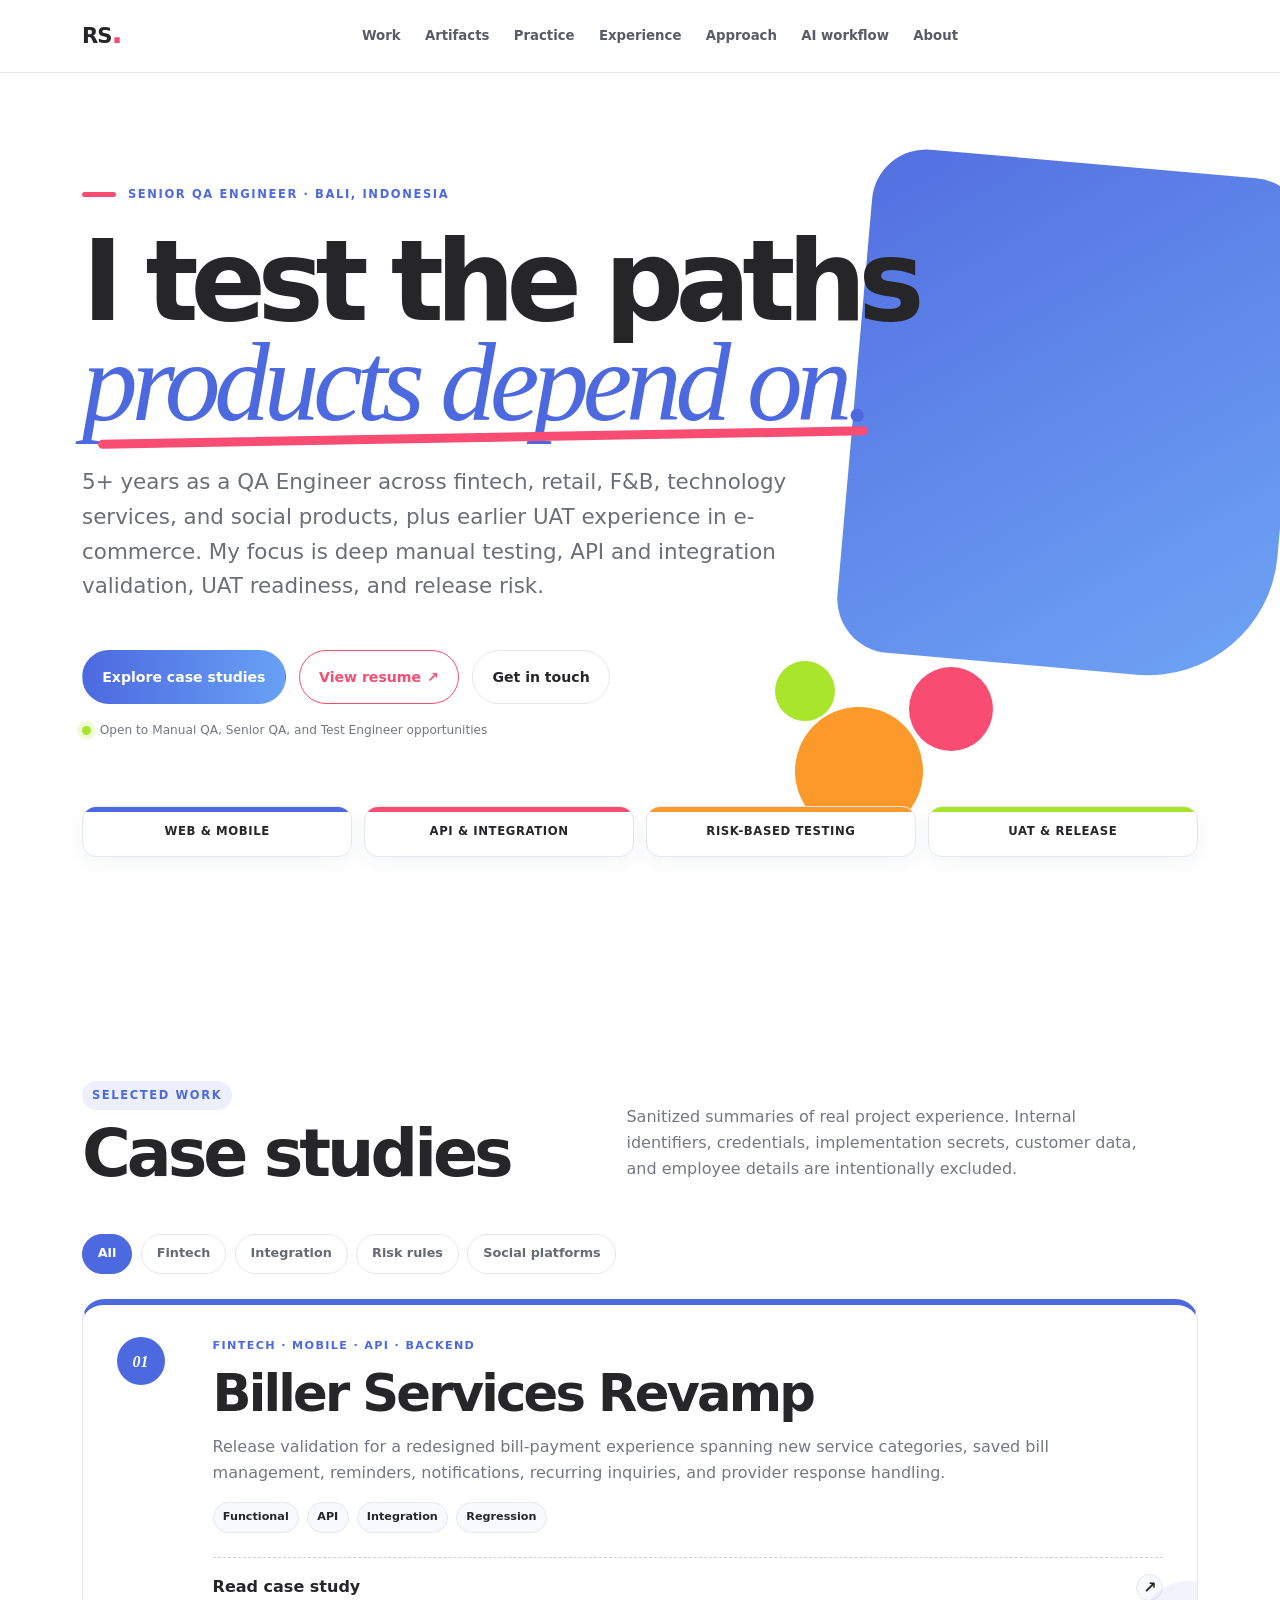
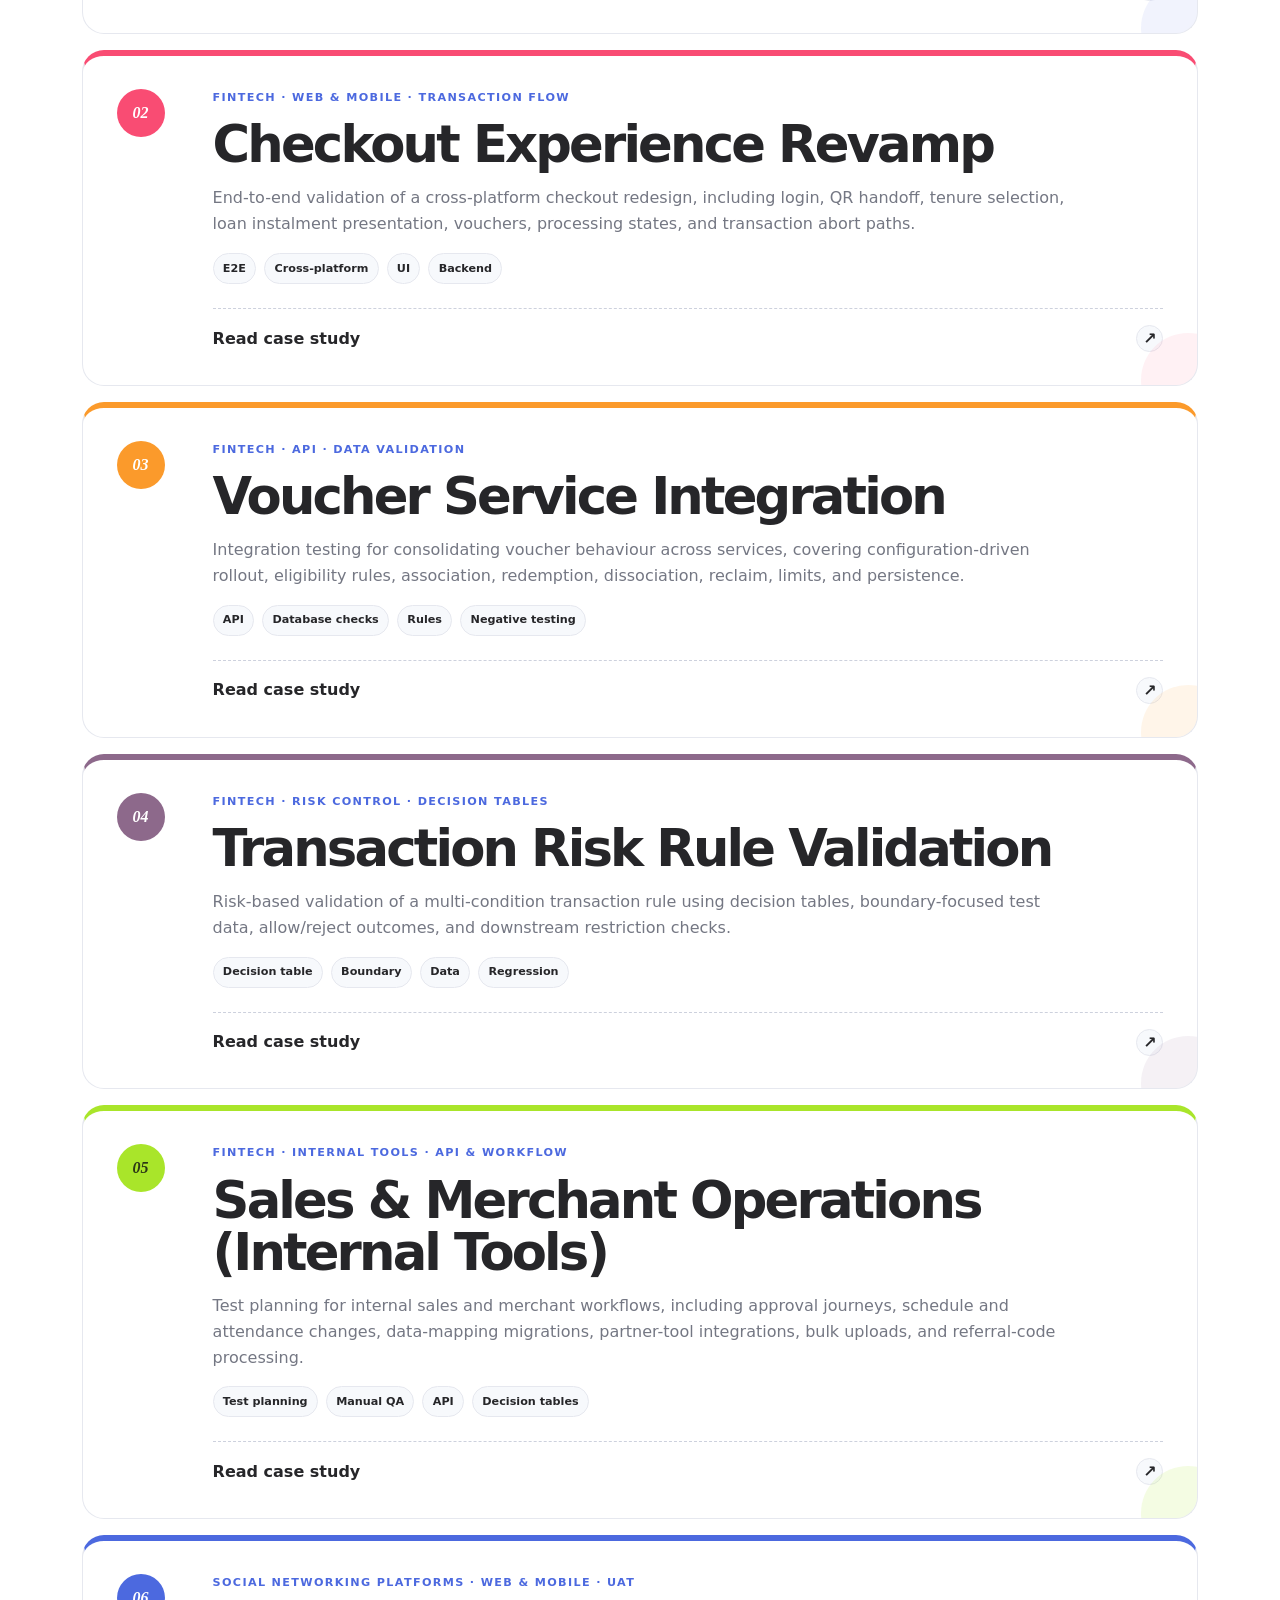
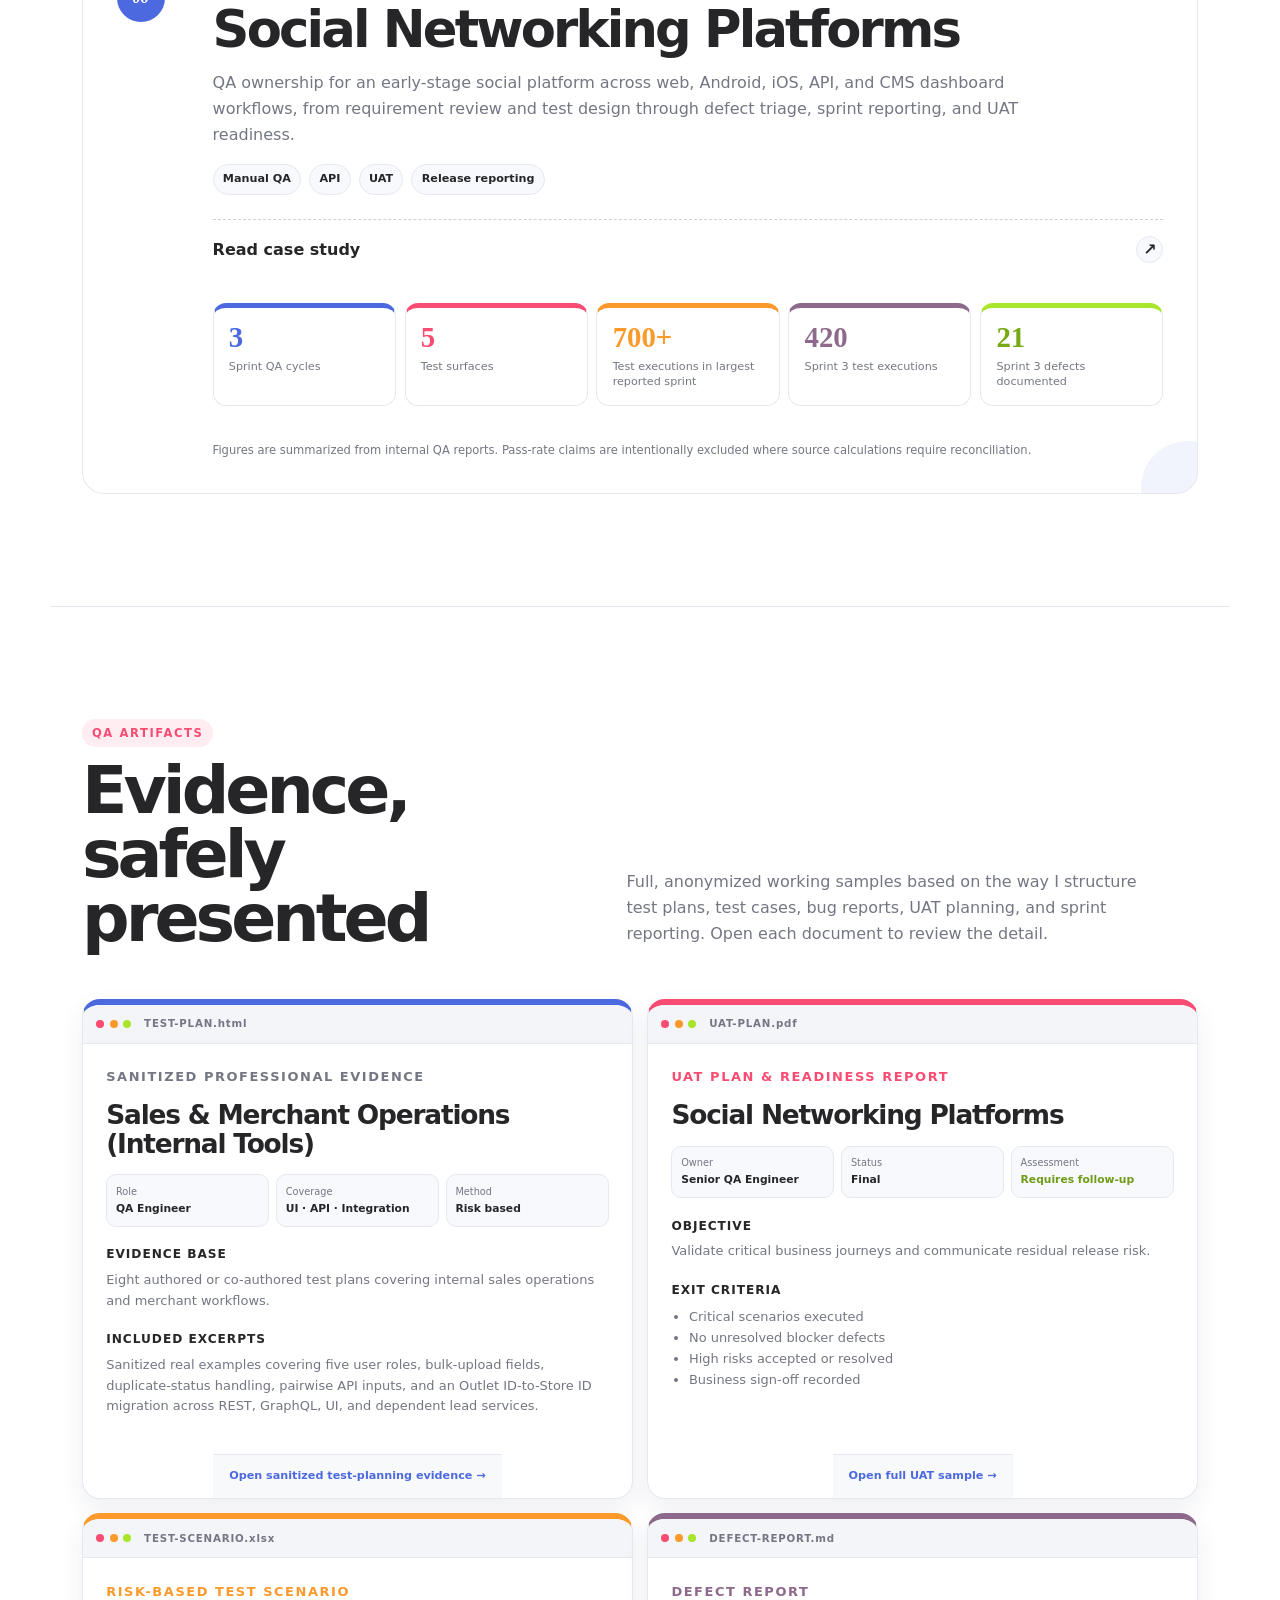
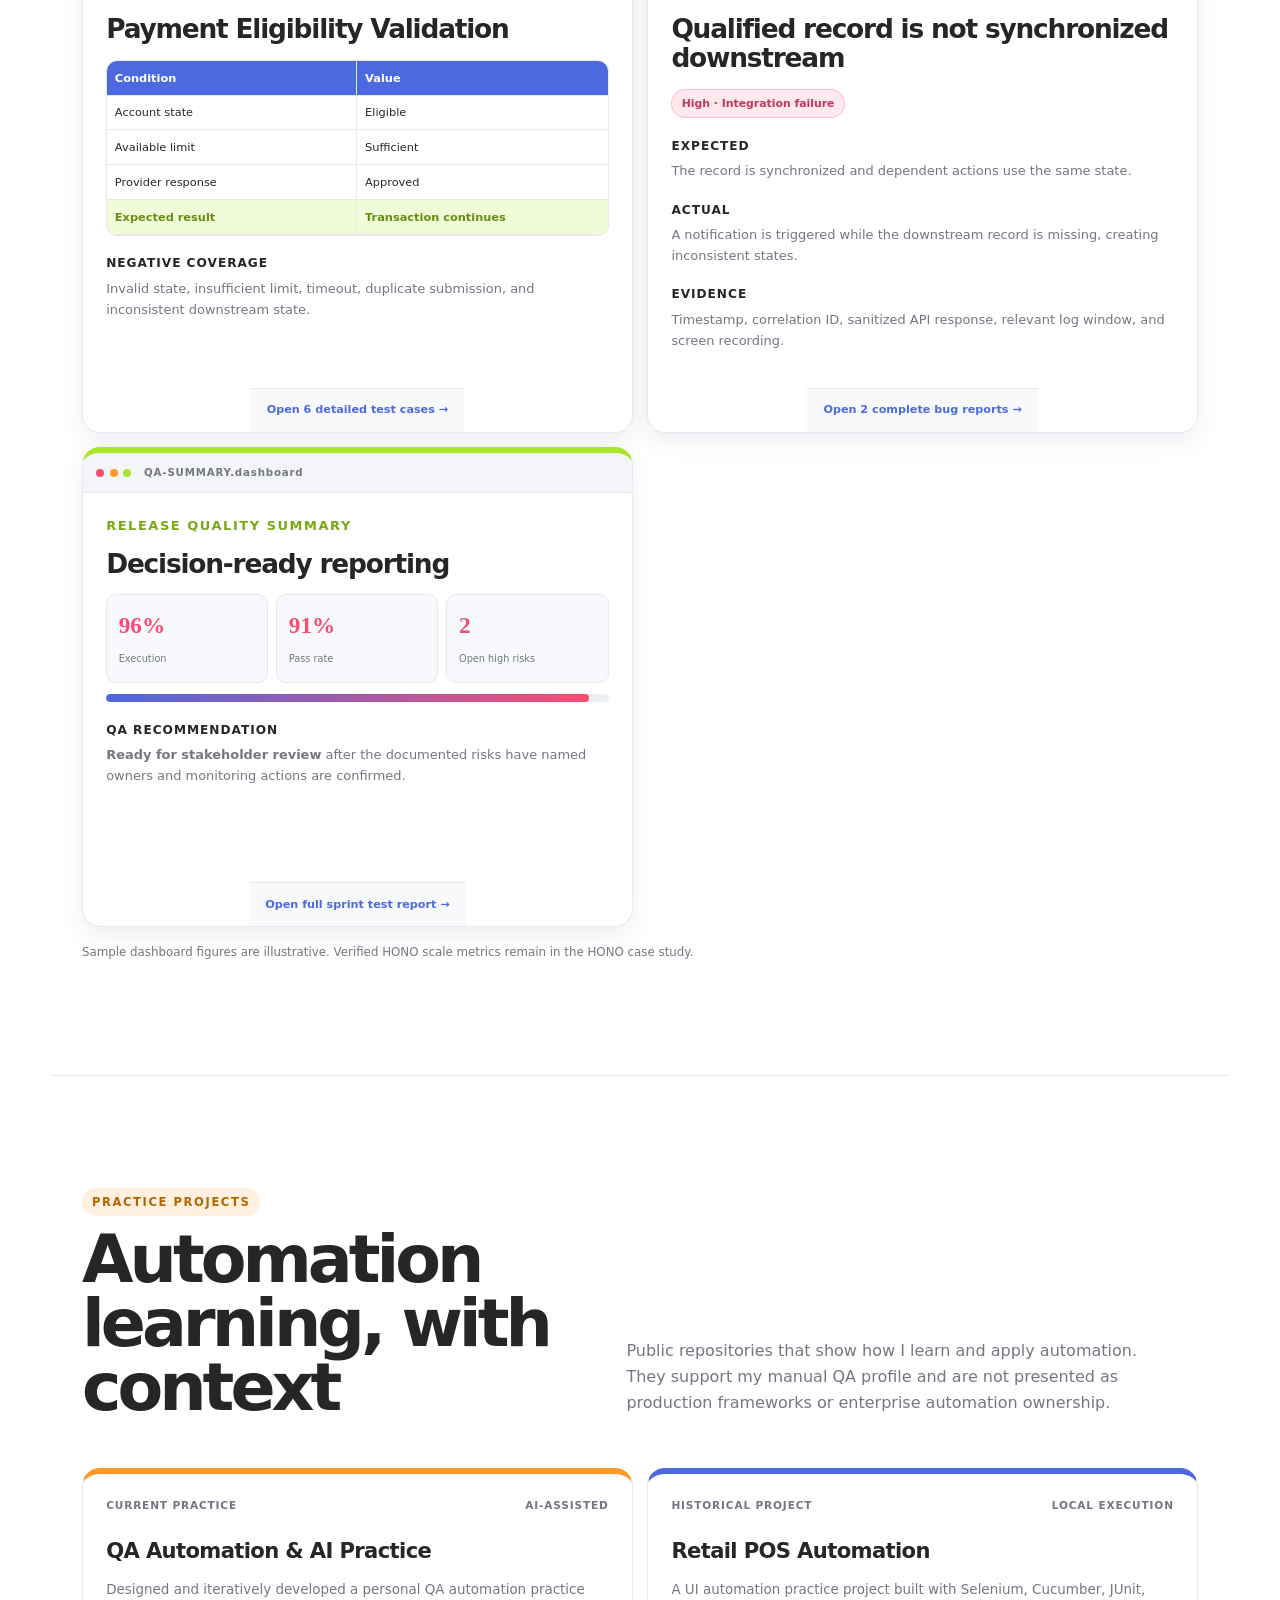
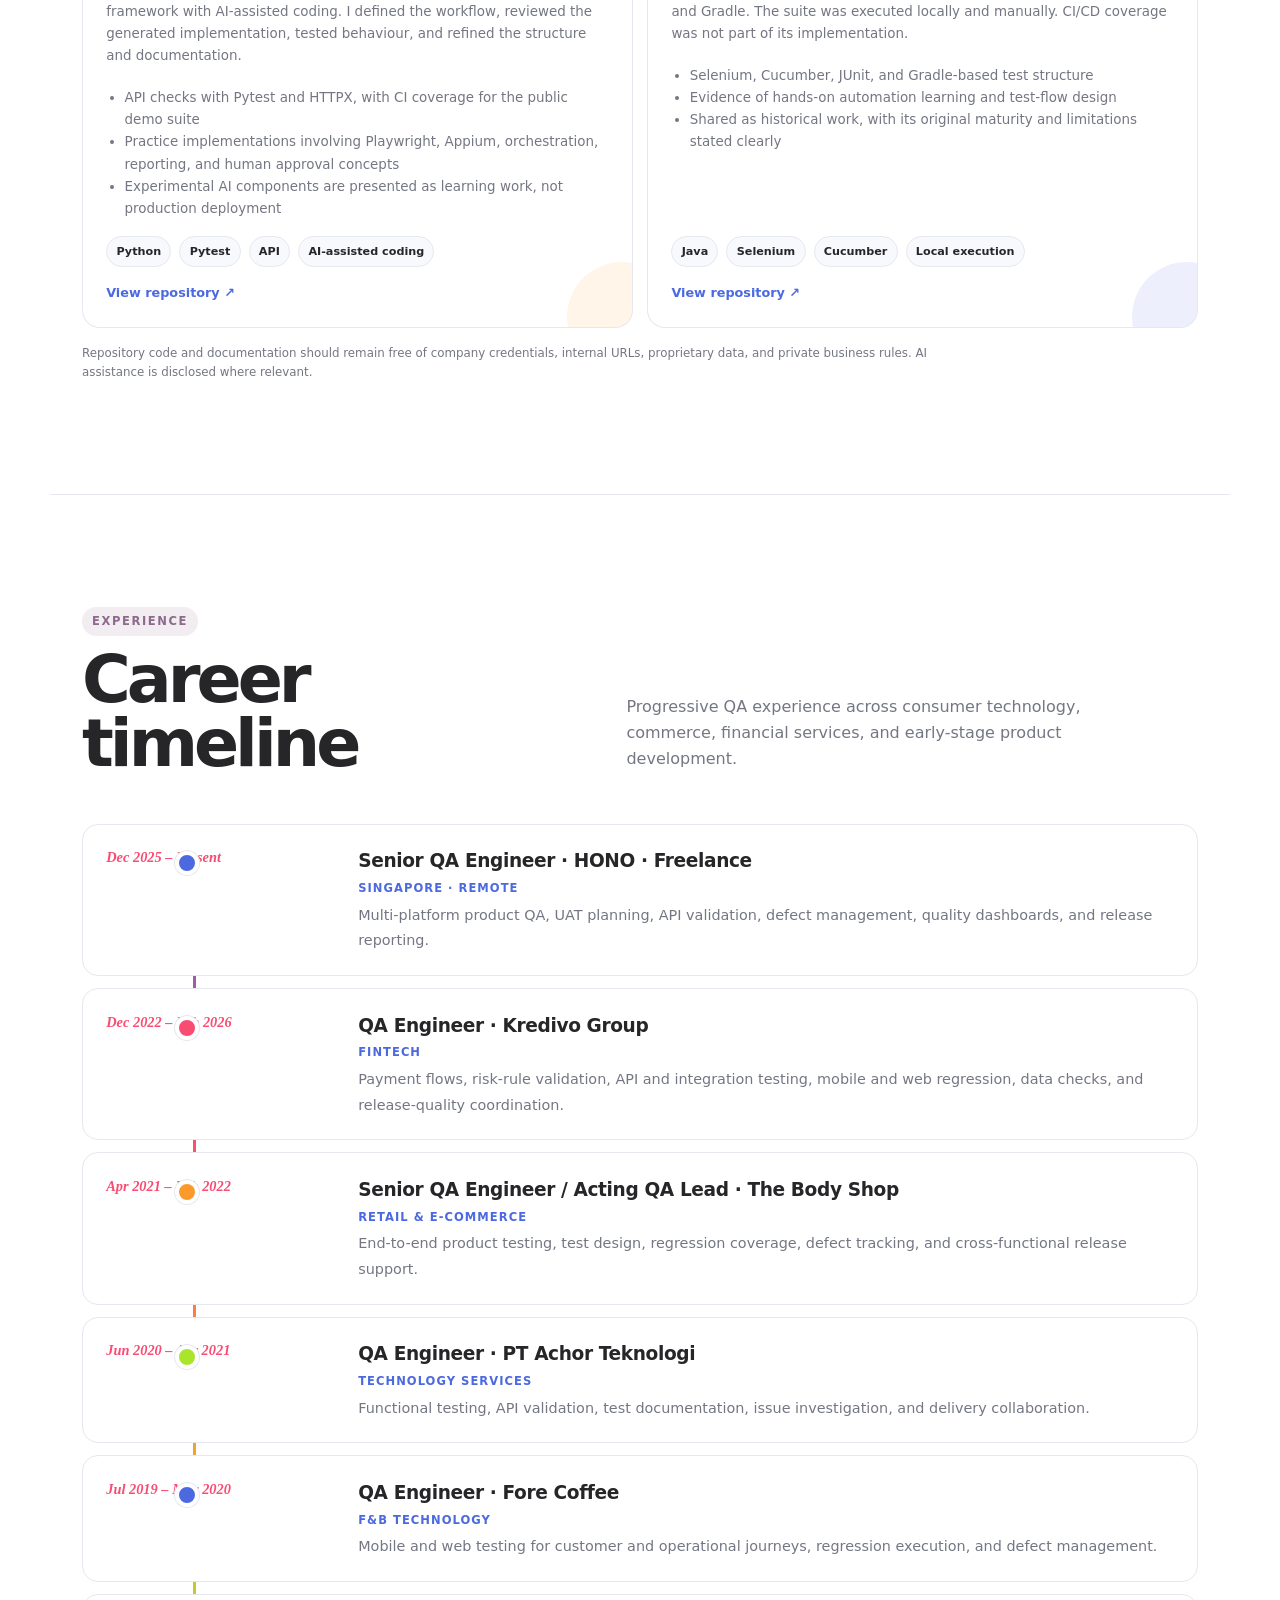
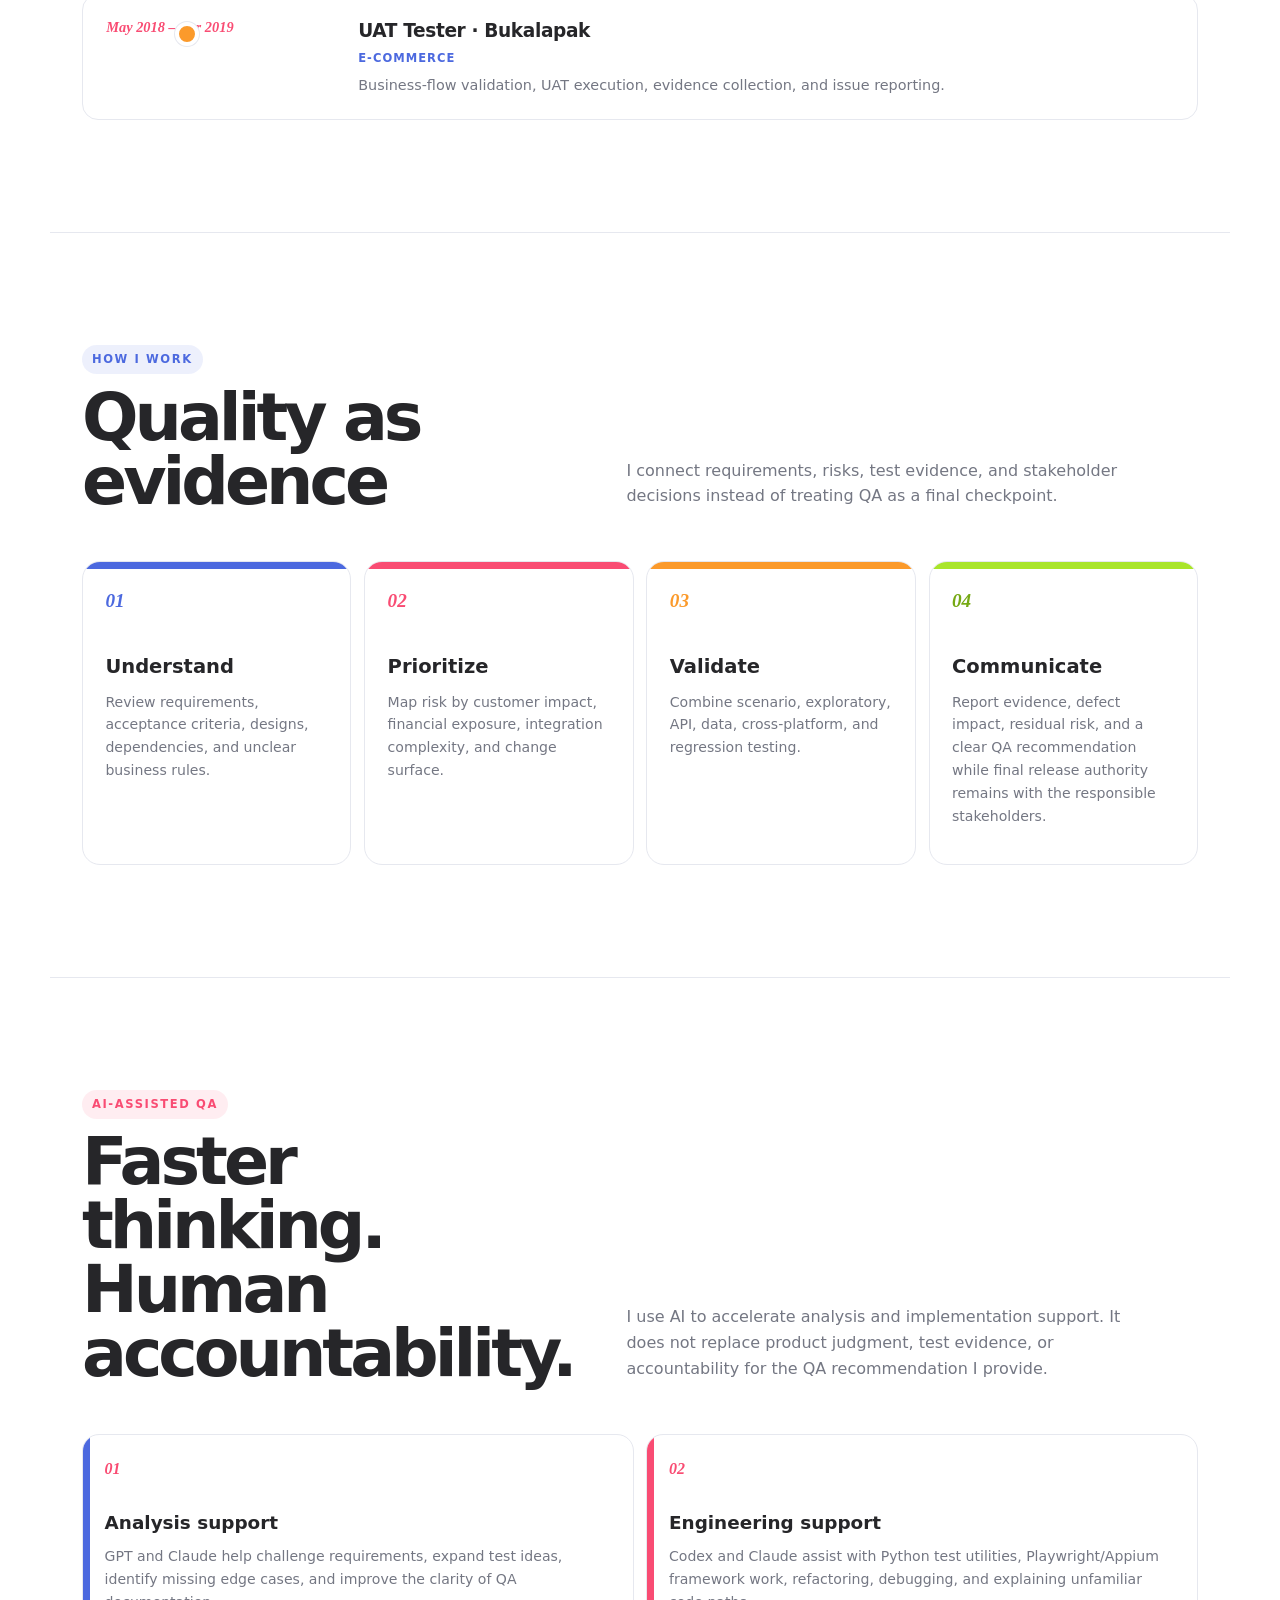
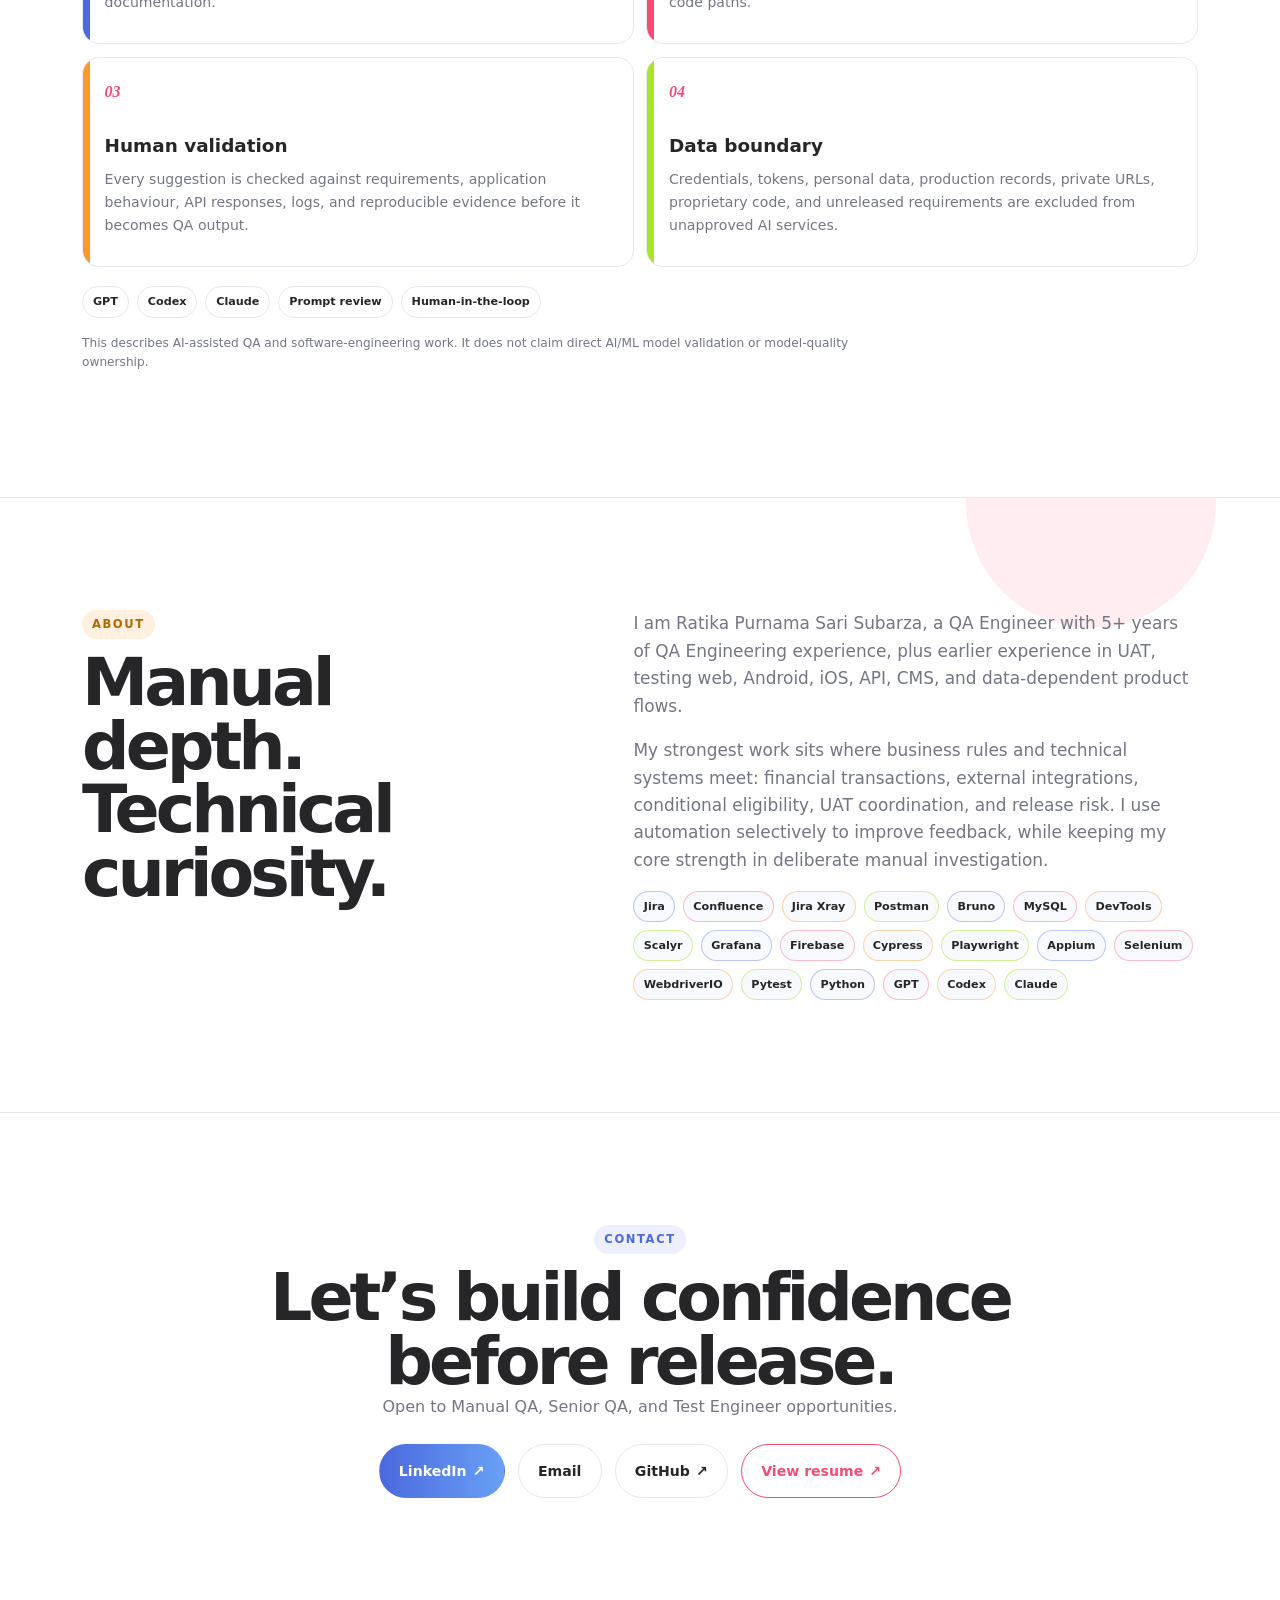
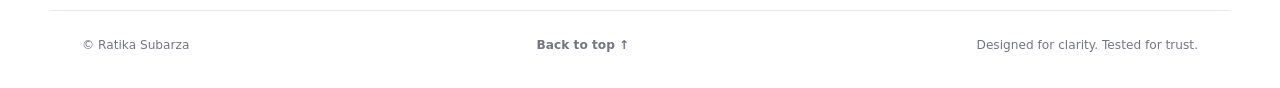
==== commit d8af8e13: "Add resume CTAs and lock redesign to white theme" ====
--- a/index.html
+++ b/index.html
@@ -5,8 +5,7 @@
   <meta name="viewport" content="width=device-width, initial-scale=1">
   <meta name="description" content="QA Engineer portfolio of Ratika Purnama Sari Subarza. Manual, API, integration, mobile, web, and UAT testing.">
   <meta name="author" content="Ratika Purnama Sari Subarza">
-  <meta name="theme-color" content="#f7f8fc" media="(prefers-color-scheme: light)">
-  <meta name="theme-color" content="#171820" media="(prefers-color-scheme: dark)">
+  <meta name="theme-color" content="#ffffff">
   <meta property="og:type" content="website">
   <meta property="og:title" content="Ratika Subarza | Senior QA Engineer">
   <meta property="og:description" content="QA portfolio focused on manual testing, API and integration validation, UAT readiness, and release risk.">
@@ -17,12 +16,11 @@
   <link rel="icon" href="favicon.svg" type="image/svg+xml">
   <link rel="manifest" href="site.webmanifest">
   <title>Ratika Subarza | QA Engineer</title>
-  <script>try{if(localStorage.getItem('portfolio-theme')==='dark')document.documentElement.classList.add('dark')}catch{}</script>
-  <link rel="stylesheet" href="styles.css?v=20260925-1">
-  <link rel="stylesheet" href="experience.css?v=20260925-1">
-  <link rel="stylesheet" href="portfolio-additions.css?v=20260925-1">
-  <link rel="stylesheet" href="artifacts.css?v=20260925-1">
-  <link rel="stylesheet" href="artifact-links.css?v=20260925-1">
+  <link rel="stylesheet" href="styles.css?v=20260925-2">
+  <link rel="stylesheet" href="experience.css?v=20260925-2">
+  <link rel="stylesheet" href="portfolio-additions.css?v=20260925-2">
+  <link rel="stylesheet" href="artifacts.css?v=20260925-2">
+  <link rel="stylesheet" href="artifact-links.css?v=20260925-2">
   <script type="application/ld+json">
     {
       "@context": "https://schema.org",
@@ -49,7 +47,7 @@
       </div>
       <div class="nav-actions">
         <button class="menu-toggle" type="button" aria-label="Open navigation" aria-controls="primary-links" aria-expanded="false"><span></span><span></span><span></span></button>
-        <button class="theme" type="button" aria-label="Use dark theme" aria-pressed="false" title="Switch color theme">◐</button>
+        
       </div>
     </nav>
   </header>
@@ -61,6 +59,7 @@
       <p class="hero-copy">5+ years as a QA Engineer across fintech, retail, F&amp;B, technology services, and social products, plus earlier UAT experience in e-commerce. My focus is deep manual testing, API and integration validation, UAT readiness, and release risk.</p>
       <div class="hero-actions">
         <a class="button primary" href="#work">Explore case studies</a>
+        <a class="button resume" href="assets/Ratika-Subarza-CV.pdf" target="_blank" rel="noreferrer">View resume <span>↗</span></a>
         <a class="button secondary" href="#contact">Get in touch</a>
       </div>
       <p class="availability"><span aria-hidden="true"></span>Open to Manual QA, Senior QA, and Test Engineer opportunities</p>
@@ -321,10 +320,11 @@
         <a class="button primary" href="https://www.linkedin.com/in/ratikasubarza/" target="_blank" rel="noreferrer">LinkedIn <span>↗</span></a>
         <a class="button secondary" href="mailto:ratikasubarza@gmail.com">Email</a>
         <a class="button secondary" href="https://github.com/Ratikasubarza" target="_blank" rel="noreferrer">GitHub <span>↗</span></a>
+        <a class="button resume" href="assets/Ratika-Subarza-CV.pdf" target="_blank" rel="noreferrer">View resume <span>↗</span></a>
       </div>
     </section>
   </main>
   <footer><span>© <span id="year"></span> Ratika Subarza</span><a href="#top">Back to top ↑</a><span>Designed for clarity. Tested for trust.</span></footer>
-  <script src="script.js?v=20260925-1"></script>
+  <script src="script.js?v=20260925-2"></script>
 </body>
 </html>
--- a/styles.css
+++ b/styles.css
@@ -1,25 +1,24 @@
 :root {
-  --bg: #f7f8fc;
+  --bg: #ffffff;
   --surface: #ffffff;
-  --surface-soft: #fbfbfe;
-  --ink: #23242d;
-  --muted: #747986;
-  --line: #dfe3ee;
-  --blue: #5968e8;
-  --blue-soft: #e3e8ff;
-  --pink: #ee6f93;
-  --pink-soft: #ffe5ec;
-  --lavender: #9175dd;
-  --lavender-soft: #eee8ff;
-  --yellow: #e3a43d;
-  --yellow-soft: #fff0d5;
-  --mint: #3f8f77;
-  --mint-soft: #dff3eb;
+  --surface-soft: #f7f9fc;
+  --ink: #262629;
+  --muted: #747783;
+  --line: #e6e8ef;
+
+  /* Palette sampled from the supplied portfolio reference */
+  --blue: #4c69df;
+  --blue-2: #68a1f5;
+  --pink: #f94c73;
+  --orange: #fb9a2b;
+  --lime: #a9e52a;
+  --purple: #8d698b;
+
   --accent: var(--pink);
   --accent2: var(--blue);
   --max: 1180px;
-  --shadow-soft: 0 18px 45px rgba(61, 67, 94, .08);
-  --shadow-small: 0 8px 24px rgba(61, 67, 94, .07);
+  --shadow: 0 18px 42px rgba(42, 52, 94, .10);
+  --shadow-small: 0 9px 24px rgba(42, 52, 94, .08);
 }
 
 * { box-sizing: border-box; }
@@ -27,48 +26,25 @@
 html {
   scroll-behavior: smooth;
   scroll-padding-top: 5rem;
+  background: #fff;
 }
 
 body {
   margin: 0;
-  background: var(--bg);
+  background: #fff;
   color: var(--ink);
   font-family: "Avenir Next", Avenir, Inter, ui-sans-serif, system-ui, -apple-system, BlinkMacSystemFont, "Segoe UI", sans-serif;
   line-height: 1.62;
   overflow-x: hidden;
 }
 
-html.dark {
-  --bg: #171820;
-  --surface: #20212b;
-  --surface-soft: #1c1d26;
-  --ink: #f5f4fb;
-  --muted: #b5b6c4;
-  --line: #383b49;
-  --blue: #9aa6ff;
-  --blue-soft: #292f50;
-  --pink: #ff91ae;
-  --pink-soft: #472c39;
-  --lavender: #b9a6ff;
-  --lavender-soft: #332d4f;
-  --yellow: #f2c36f;
-  --yellow-soft: #463b28;
-  --mint: #8fd2bb;
-  --mint-soft: #223d35;
-  --accent: var(--pink);
-  --accent2: var(--blue);
-  --shadow-soft: 0 20px 50px rgba(0, 0, 0, .22);
-  --shadow-small: 0 10px 28px rgba(0, 0, 0, .18);
-  color-scheme: dark;
-}
-
 a { color: inherit; }
 button, a { -webkit-tap-highlight-color: transparent; }
 button { font: inherit; }
 [hidden] { display: none !important; }
 
 ::selection {
-  background: var(--yellow-soft);
+  background: rgba(249, 76, 115, .18);
   color: var(--ink);
 }
 
@@ -98,9 +74,9 @@
   left: 1rem;
   top: 1rem;
   background: var(--ink);
-  color: var(--surface);
+  color: #fff;
   padding: .72rem 1rem;
-  border-radius: 10px;
+  border-radius: 999px;
   z-index: 40;
 }
 
@@ -108,9 +84,9 @@
   position: sticky;
   top: 0;
   z-index: 20;
-  background: color-mix(in srgb, var(--bg) 92%, transparent);
-  border-bottom: 1px solid color-mix(in srgb, var(--line) 78%, transparent);
-  backdrop-filter: blur(14px);
+  background: rgba(255,255,255,.94);
+  border-bottom: 1px solid var(--line);
+  backdrop-filter: blur(12px);
 }
 
 .nav {
@@ -128,8 +104,8 @@
 .brand {
   display: inline-flex;
   align-items: baseline;
-  font-size: 1.28rem;
-  font-weight: 850;
+  font-size: 1.32rem;
+  font-weight: 900;
   letter-spacing: -.05em;
   text-decoration: none;
 }
@@ -151,9 +127,9 @@
   position: relative;
   padding: .45rem 0;
   text-decoration: none;
-  color: var(--muted);
+  color: #595c66;
   font-size: .83rem;
-  font-weight: 650;
+  font-weight: 700;
 }
 
 .nav-links a::after {
@@ -164,7 +140,7 @@
   width: 100%;
   height: 3px;
   border-radius: 999px;
-  background: var(--yellow);
+  background: var(--pink);
   transform: scaleX(0);
   transform-origin: left;
   transition: transform .2s ease;
@@ -179,27 +155,18 @@
   gap: .55rem;
 }
 
-.theme,
+.theme { display: none !important; }
+
 .menu-toggle {
-  display: inline-grid;
+  display: none;
   place-items: center;
   width: 2.55rem;
   height: 2.55rem;
   border: 1px solid var(--line);
-  background: var(--surface);
+  border-radius: 11px;
+  background: #fff;
   color: var(--ink);
   cursor: pointer;
-  box-shadow: 0 3px 12px rgba(61, 67, 94, .05);
-}
-
-.theme {
-  border-radius: 50% 50% 44% 56%;
-  transform: rotate(-3deg);
-}
-
-.menu-toggle {
-  display: none;
-  border-radius: 11px;
 }
 
 .menu-toggle span {
@@ -227,64 +194,67 @@
 .hero::after {
   content: "";
   position: absolute;
+  pointer-events: none;
   z-index: -1;
-  pointer-events: none;
 }
 
 .hero::before {
-  width: clamp(220px, 28vw, 390px);
-  aspect-ratio: 1.18;
-  top: 14%;
-  right: 1.5%;
-  background: var(--blue-soft);
-  border-radius: 42% 58% 63% 37% / 48% 39% 61% 52%;
-  transform: rotate(7deg);
+  width: clamp(280px, 34vw, 470px);
+  aspect-ratio: 1 / 1.16;
+  right: -5%;
+  top: 10%;
+  border-radius: 54px 54px 130px 54px;
+  background: linear-gradient(145deg, var(--blue) 0%, var(--blue-2) 100%);
+  transform: rotate(5deg);
+  opacity: .96;
+  animation: heroFloat 7s ease-in-out infinite;
 }
 
 .hero::after {
-  width: clamp(120px, 15vw, 210px);
+  width: clamp(92px, 10vw, 145px);
   aspect-ratio: 1;
-  right: 19%;
-  bottom: 17%;
-  background: var(--pink-soft);
-  border-radius: 28% 72% 46% 54% / 64% 36% 64% 36%;
-  transform: rotate(-11deg);
+  right: 26%;
+  bottom: 15%;
+  border-radius: 50%;
+  background: var(--orange);
+  box-shadow:
+    92px -62px 0 -22px var(--pink),
+    -54px -80px 0 -34px var(--lime);
+  animation: heroOrbit 9s ease-in-out infinite;
 }
 
 .eyebrow,
 .kicker {
   text-transform: uppercase;
-  letter-spacing: .15em;
+  letter-spacing: .14em;
   font-size: .72rem;
-  font-weight: 820;
+  font-weight: 850;
   color: var(--blue);
 }
 
 .eyebrow {
   display: flex;
   align-items: center;
-  gap: .7rem;
+  gap: .72rem;
 }
 
 .eyebrow span {
   display: inline-block;
-  width: 2.25rem;
+  width: 2.15rem;
   height: 5px;
   border-radius: 999px;
   background: var(--pink);
-  transform: rotate(-3deg);
 }
 
 h1, h2, h3, p { margin-top: 0; }
 
 h1 {
-  max-width: 1040px;
-  font-family: "Avenir Next", Avenir, Inter, ui-sans-serif, system-ui, sans-serif;
-  font-size: clamp(3.7rem, 8.8vw, 7.6rem);
+  max-width: 1000px;
+  font-size: clamp(3.8rem, 8.7vw, 7.5rem);
   line-height: .9;
   letter-spacing: -.075em;
-  font-weight: 790;
-  margin: 1.7rem 0 2rem;
+  font-weight: 800;
+  margin: 1.75rem 0 2rem;
 }
 
 h1 em {
@@ -299,28 +269,27 @@
 h1 em::after {
   content: "";
   position: absolute;
-  left: 4%;
-  right: 1%;
-  bottom: -.09em;
-  height: .1em;
-  border-radius: 999px 65% 999px 45%;
-  background: var(--yellow);
-  transform: rotate(-1.2deg);
-  opacity: .72;
+  left: 2%;
+  right: 0;
+  bottom: -.08em;
+  height: .085em;
+  background: var(--pink);
+  border-radius: 999px;
+  transform: rotate(-1deg);
 }
 
 .hero-copy {
   position: relative;
+  z-index: 1;
   max-width: 720px;
+  color: #6b6e78;
   font-size: clamp(1.08rem, 1.9vw, 1.34rem);
-  color: var(--muted);
-  z-index: 1;
 }
 
 .hero-actions,
 .contact-actions {
   display: flex;
-  gap: .8rem;
+  gap: .82rem;
   flex-wrap: wrap;
   margin-top: 1.55rem;
 }
@@ -330,29 +299,40 @@
   display: inline-flex;
   align-items: center;
   justify-content: center;
-  gap: .35rem;
-  padding: .88rem 1.18rem;
-  border: 1px solid var(--ink);
-  border-radius: 14px 10px 14px 8px;
+  gap: .38rem;
+  padding: .9rem 1.2rem;
+  border: 1px solid var(--line);
+  border-radius: 999px;
+  background: #fff;
+  color: var(--ink);
   text-decoration: none;
-  font-weight: 760;
+  font-weight: 780;
   font-size: .88rem;
-  transition: transform .18s ease, box-shadow .18s ease, background-color .18s ease;
+  transition: transform .18s ease, box-shadow .18s ease, border-color .18s ease;
 }
 
 .button:hover {
-  transform: translateY(-3px) rotate(-.35deg);
+  transform: translateY(-3px);
   box-shadow: var(--shadow-small);
 }
 
 .primary {
-  background: var(--ink);
-  color: var(--surface);
-}
-
-.secondary {
-  background: var(--surface);
-}
+  border-color: transparent;
+  color: #fff;
+  background: linear-gradient(90deg, var(--blue) 0%, var(--blue-2) 100%);
+}
+
+.button.resume {
+  border-color: var(--pink);
+  color: var(--pink);
+}
+
+.button.resume:hover {
+  background: var(--pink);
+  color: #fff;
+}
+
+.secondary:hover { border-color: var(--blue); }
 
 .availability {
   display: flex;
@@ -368,33 +348,50 @@
   height: .56rem;
   flex: 0 0 auto;
   border-radius: 50%;
-  background: var(--mint);
-  box-shadow: 0 0 0 5px var(--mint-soft);
+  background: var(--lime);
+  box-shadow: 0 0 0 5px rgba(169, 229, 42, .18);
 }
 
 .capability-strip {
   display: grid;
   grid-template-columns: repeat(4, 1fr);
-  gap: .75rem;
+  gap: .72rem;
   margin-top: 4.1rem;
 }
 
 .capability-strip span {
-  padding: .9rem 1rem;
+  position: relative;
+  padding: .94rem 1rem;
+  overflow: hidden;
   text-align: center;
-  font-size: .74rem;
-  font-weight: 760;
+  font-size: .73rem;
+  font-weight: 780;
   text-transform: uppercase;
-  letter-spacing: .055em;
-  background: var(--surface);
+  letter-spacing: .05em;
+  background: #fff;
   border: 1px solid var(--line);
-  border-radius: 13px 7px 13px 9px;
-}
-
-.capability-strip span:nth-child(1) { background: var(--blue-soft); transform: rotate(-.7deg); }
-.capability-strip span:nth-child(2) { background: var(--pink-soft); transform: rotate(.5deg); }
-.capability-strip span:nth-child(3) { background: var(--yellow-soft); transform: rotate(-.35deg); }
-.capability-strip span:nth-child(4) { background: var(--mint-soft); transform: rotate(.65deg); }
+  border-radius: 14px;
+  box-shadow: 0 6px 18px rgba(42, 52, 94, .05);
+  animation: chipFloat 6s ease-in-out infinite;
+}
+
+.capability-strip span::before {
+  content: "";
+  position: absolute;
+  left: 0;
+  top: 0;
+  width: 100%;
+  height: 5px;
+}
+
+.capability-strip span:nth-child(1)::before { background: var(--blue); }
+.capability-strip span:nth-child(2)::before { background: var(--pink); }
+.capability-strip span:nth-child(3)::before { background: var(--orange); }
+.capability-strip span:nth-child(4)::before { background: var(--lime); }
+
+.capability-strip span:nth-child(2) { animation-delay: -1.5s; }
+.capability-strip span:nth-child(3) { animation-delay: -3s; }
+.capability-strip span:nth-child(4) { animation-delay: -4.5s; }
 
 .section-head {
   display: grid;
@@ -407,11 +404,10 @@
 .section-head h2,
 .about h2,
 .contact h2 {
-  font-family: "Avenir Next", Avenir, Inter, ui-sans-serif, system-ui, sans-serif;
   font-size: clamp(2.6rem, 5.2vw, 4.8rem);
   line-height: .96;
   letter-spacing: -.06em;
-  font-weight: 760;
+  font-weight: 800;
   margin: 0;
 }
 
@@ -421,6 +417,23 @@
   margin-bottom: .25rem;
 }
 
+.kicker {
+  display: inline-flex;
+  align-items: center;
+  min-height: 28px;
+  padding: .32rem .62rem;
+  border-radius: 999px;
+  background: rgba(76,105,223,.10);
+  width: fit-content;
+}
+
+.artifacts .kicker,
+.ai-workflow .kicker { color: var(--pink); background: rgba(249,76,115,.10); }
+.practice .kicker,
+.about .kicker { color: #b56600; background: rgba(251,154,43,.15); }
+.experience .kicker { color: var(--purple); background: rgba(141,105,139,.12); }
+.contact .kicker { color: var(--blue); background: rgba(76,105,223,.10); margin-inline: auto; }
+
 .filters {
   display: flex;
   gap: .55rem;
@@ -432,24 +445,20 @@
   min-height: 40px;
   border: 1px solid var(--line);
   border-radius: 999px;
-  background: var(--surface);
-  color: var(--muted);
-  padding: .55rem .9rem;
+  background: #fff;
+  color: #666a75;
+  padding: .55rem .92rem;
   cursor: pointer;
   font-size: .8rem;
-  font-weight: 700;
-}
-
-.filter:hover {
-  color: var(--ink);
-  border-color: color-mix(in srgb, var(--blue) 45%, var(--line));
-}
+  font-weight: 740;
+}
+
+.filter:hover { border-color: var(--blue); color: var(--blue); }
 
 .filter.active {
   background: var(--blue);
   border-color: var(--blue);
   color: #fff;
-  box-shadow: 0 7px 16px color-mix(in srgb, var(--blue) 20%, transparent);
 }
 
 .projects {
@@ -458,49 +467,67 @@
 }
 
 .project {
+  position: relative;
   display: grid;
   grid-template-columns: 72px 1fr;
   gap: 1.5rem;
-  padding: 2rem 2.1rem;
+  padding: 2.05rem 2.1rem;
+  overflow: hidden;
   border: 1px solid var(--line);
-  background: var(--surface);
-  border-radius: 24px 10px 24px 18px;
-  box-shadow: 0 8px 0 transparent;
+  border-top: 6px solid var(--blue);
+  border-radius: 22px;
+  background: #fff;
   transition: transform .2s ease, box-shadow .2s ease;
 }
 
+.project:nth-of-type(6n + 2) { border-top-color: var(--pink); }
+.project:nth-of-type(6n + 3) { border-top-color: var(--orange); }
+.project:nth-of-type(6n + 4) { border-top-color: var(--purple); }
+.project:nth-of-type(6n + 5) { border-top-color: var(--lime); }
+.project:nth-of-type(6n + 6) { border-top-color: var(--blue); }
+
+.project::after {
+  content: "";
+  position: absolute;
+  width: 94px;
+  height: 94px;
+  border-radius: 50%;
+  right: -38px;
+  bottom: -42px;
+  background: rgba(76,105,223,.08);
+}
+
+.project:nth-of-type(6n + 2)::after { background: rgba(249,76,115,.08); }
+.project:nth-of-type(6n + 3)::after { background: rgba(251,154,43,.10); }
+.project:nth-of-type(6n + 4)::after { background: rgba(141,105,139,.09); }
+.project:nth-of-type(6n + 5)::after { background: rgba(169,229,42,.13); }
+
 .project:hover {
-  transform: translateY(-3px);
-  box-shadow: var(--shadow-small);
-}
-
-.project:nth-of-type(6n + 1) { background: color-mix(in srgb, var(--blue-soft) 42%, var(--surface)); }
-.project:nth-of-type(6n + 2) { background: color-mix(in srgb, var(--pink-soft) 44%, var(--surface)); border-radius: 12px 26px 20px 22px; }
-.project:nth-of-type(6n + 3) { background: color-mix(in srgb, var(--lavender-soft) 46%, var(--surface)); border-radius: 22px 22px 8px 22px; }
-.project:nth-of-type(6n + 4) { background: color-mix(in srgb, var(--yellow-soft) 44%, var(--surface)); border-radius: 26px 13px 26px 10px; }
-.project:nth-of-type(6n + 5) { background: color-mix(in srgb, var(--mint-soft) 48%, var(--surface)); border-radius: 14px 24px 14px 24px; }
-.project:nth-of-type(6n + 6) { background: color-mix(in srgb, var(--blue-soft) 26%, var(--surface)); border-radius: 26px 16px 10px 26px; }
+  transform: translateY(-4px);
+  box-shadow: var(--shadow);
+}
 
 .project-number {
   display: grid;
-  place-items: start center;
+  place-items: center;
   width: 48px;
-  min-height: 48px;
-  padding-top: .55rem;
-  border-radius: 50% 44% 52% 48%;
-  background: var(--surface);
-  border: 1px solid var(--line);
-  color: var(--pink);
+  height: 48px;
+  border-radius: 50%;
+  background: var(--blue);
+  color: #fff;
   font-family: Georgia, "Times New Roman", serif;
   font-style: italic;
   font-weight: 700;
-  font-size: 1.05rem;
-  transform: rotate(-5deg);
-}
+  font-size: 1rem;
+}
+
+.project:nth-of-type(6n + 2) .project-number { background: var(--pink); }
+.project:nth-of-type(6n + 3) .project-number { background: var(--orange); }
+.project:nth-of-type(6n + 4) .project-number { background: var(--purple); }
+.project:nth-of-type(6n + 5) .project-number { background: var(--lime); color: #2d3816; }
 
 .project-main h3 {
   max-width: 880px;
-  font-family: "Avenir Next", Avenir, Inter, ui-sans-serif, system-ui, sans-serif;
   font-size: clamp(1.95rem, 4vw, 3.25rem);
   line-height: 1.02;
   letter-spacing: -.055em;
@@ -517,7 +544,7 @@
   font-size: .7rem;
   text-transform: uppercase;
   letter-spacing: .12em;
-  font-weight: 820;
+  font-weight: 850;
   color: var(--blue);
 }
 
@@ -530,35 +557,34 @@
 
 .tags span,
 .toolbox span {
-  border: 1px solid color-mix(in srgb, var(--line) 86%, transparent);
-  background: color-mix(in srgb, var(--surface) 74%, transparent);
+  border: 1px solid var(--line);
+  background: var(--surface-soft);
   border-radius: 999px;
   padding: .34rem .58rem;
   font-size: .7rem;
-  font-weight: 680;
+  font-weight: 700;
 }
 
 .project details { grid-column: 2; }
 
 .project summary {
   cursor: pointer;
-  font-weight: 760;
+  font-weight: 780;
   list-style: none;
   display: flex;
   justify-content: space-between;
   align-items: center;
-  border-top: 1px dashed color-mix(in srgb, var(--muted) 35%, transparent);
+  border-top: 1px dashed #cdd1dd;
   padding-top: 1rem;
-  color: var(--ink);
 }
 
 .project summary span {
   display: inline-grid;
   place-items: center;
-  width: 26px;
-  height: 26px;
+  width: 27px;
+  height: 27px;
   border-radius: 50%;
-  background: var(--surface);
+  background: var(--surface-soft);
   border: 1px solid var(--line);
   transition: transform .18s ease;
 }
@@ -569,18 +595,16 @@
 .case-grid {
   display: grid;
   grid-template-columns: 1fr 1fr;
-  gap: .75rem;
+  gap: .78rem;
   margin-top: 1rem;
 }
 
 .case-grid > div {
-  background: color-mix(in srgb, var(--surface) 90%, transparent);
-  border: 1px solid color-mix(in srgb, var(--line) 86%, transparent);
+  background: var(--surface-soft);
+  border: 1px solid var(--line);
   padding: 1.25rem;
-  border-radius: 13px 8px 13px 10px;
-}
-
-.case-grid > div:nth-child(even) { transform: translateY(4px); }
+  border-radius: 14px;
+}
 
 .case-grid h4 {
   margin: 0 0 .45rem;
@@ -611,24 +635,37 @@
 }
 
 .steps > div {
+  position: relative;
   min-height: 240px;
-  padding: 1.35rem;
+  padding: 1.4rem;
+  overflow: hidden;
   border: 1px solid var(--line);
-  background: var(--surface);
-  border-radius: 20px 10px 20px 14px;
-}
-
-.steps > div:nth-child(1) { background: var(--blue-soft); transform: rotate(-.55deg); }
-.steps > div:nth-child(2) { background: var(--pink-soft); transform: translateY(8px) rotate(.4deg); }
-.steps > div:nth-child(3) { background: var(--yellow-soft); transform: rotate(-.35deg); }
-.steps > div:nth-child(4) { background: var(--mint-soft); transform: translateY(8px) rotate(.45deg); }
+  border-radius: 18px;
+  background: #fff;
+}
+
+.steps > div::before {
+  content: "";
+  position: absolute;
+  inset: 0 0 auto;
+  height: 7px;
+  background: var(--blue);
+}
+
+.steps > div:nth-child(2)::before { background: var(--pink); }
+.steps > div:nth-child(3)::before { background: var(--orange); }
+.steps > div:nth-child(4)::before { background: var(--lime); }
 
 .steps b {
-  color: var(--pink);
+  color: var(--blue);
   font-family: Georgia, "Times New Roman", serif;
   font-style: italic;
-  font-size: 1.15rem;
-}
+  font-size: 1.2rem;
+}
+
+.steps > div:nth-child(2) b { color: var(--pink); }
+.steps > div:nth-child(3) b { color: var(--orange); }
+.steps > div:nth-child(4) b { color: #76a914; }
 
 .steps h3 {
   margin: 2.2rem 0 .5rem;
@@ -646,8 +683,10 @@
   gap: clamp(2rem, 7vw, 6rem);
   max-width: none;
   overflow: hidden;
-  background: var(--lavender-soft);
+  background: #fff;
   color: var(--ink);
+  border-top: 1px solid var(--line);
+  border-bottom: 1px solid var(--line);
   padding-left: max(2rem, calc((100vw - var(--max)) / 2 + 2rem));
   padding-right: max(2rem, calc((100vw - var(--max)) / 2 + 2rem));
 }
@@ -655,38 +694,30 @@
 .about::before {
   content: "";
   position: absolute;
-  width: 210px;
-  height: 210px;
-  right: 7%;
-  top: -90px;
-  background: var(--pink-soft);
-  border-radius: 44% 56% 70% 30% / 55% 38% 62% 45%;
-  transform: rotate(12deg);
-}
-
-.about .kicker { color: var(--lavender); }
-.about-copy { font-size: 1.06rem; position: relative; z-index: 1; }
-.about-copy p { color: color-mix(in srgb, var(--ink) 72%, var(--muted)); }
-.about .toolbox span {
-  background: color-mix(in srgb, var(--surface) 65%, transparent);
-  border-color: color-mix(in srgb, var(--lavender) 24%, var(--line));
-}
+  width: 250px;
+  height: 250px;
+  right: 5%;
+  top: -120px;
+  border-radius: 50%;
+  background: var(--pink);
+  opacity: .10;
+}
+
+.about-copy {
+  position: relative;
+  z-index: 1;
+  font-size: 1.06rem;
+}
+
+.about-copy p { color: var(--muted); }
+
+.about .toolbox span:nth-child(4n + 1) { border-color: rgba(76,105,223,.35); }
+.about .toolbox span:nth-child(4n + 2) { border-color: rgba(249,76,115,.35); }
+.about .toolbox span:nth-child(4n + 3) { border-color: rgba(251,154,43,.38); }
+.about .toolbox span:nth-child(4n + 4) { border-color: rgba(169,229,42,.48); }
 
 .contact {
   text-align: center;
-}
-
-.contact::before {
-  content: "";
-  position: absolute;
-  width: 110px;
-  height: 34px;
-  left: calc(50% - 55px);
-  top: 5.7rem;
-  z-index: -1;
-  background: var(--yellow-soft);
-  border-radius: 46% 54% 42% 58%;
-  transform: rotate(-4deg);
 }
 
 .contact p:not(.kicker) { color: var(--muted); }
@@ -710,7 +741,34 @@
   font-weight: 700;
 }
 
-footer a:hover { color: var(--ink); }
+footer a:hover { color: var(--blue); }
+
+/* Motion is added progressively by script.js. Content stays visible if JS is disabled. */
+.motion-ready .reveal-item {
+  opacity: 0;
+  transform: translateY(22px);
+  transition: opacity .65s ease, transform .65s cubic-bezier(.2,.7,.2,1);
+}
+
+.motion-ready .reveal-item.is-visible {
+  opacity: 1;
+  transform: translateY(0);
+}
+
+@keyframes heroFloat {
+  0%, 100% { transform: rotate(5deg) translate3d(0,0,0); }
+  50% { transform: rotate(2deg) translate3d(0,-10px,0); }
+}
+
+@keyframes heroOrbit {
+  0%, 100% { transform: translate3d(0,0,0) rotate(0); }
+  50% { transform: translate3d(10px,-8px,0) rotate(5deg); }
+}
+
+@keyframes chipFloat {
+  0%, 100% { transform: translateY(0); }
+  50% { transform: translateY(-5px); }
+}
 
 @media (max-width: 900px) {
   .nav { gap: .8rem; }
@@ -746,10 +804,10 @@
     align-items: stretch;
     gap: 0;
     padding: .6rem;
-    background: var(--surface);
+    background: #fff;
     border: 1px solid var(--line);
-    border-radius: 16px 8px 16px 12px;
-    box-shadow: var(--shadow-soft);
+    border-radius: 14px;
+    box-shadow: var(--shadow);
   }
 
   .nav-links.open {
@@ -773,17 +831,17 @@
   }
 
   .hero::before {
-    width: 190px;
-    top: 8%;
-    right: -72px;
-    opacity: .8;
+    width: 220px;
+    right: -115px;
+    top: 9%;
+    opacity: .22;
   }
 
   .hero::after {
-    width: 110px;
-    right: -22px;
-    bottom: 12%;
-    opacity: .84;
+    width: 88px;
+    right: -20px;
+    bottom: 10%;
+    opacity: .28;
   }
 
   h1 {
@@ -816,10 +874,9 @@
   }
 
   .project-number {
-    width: 36px;
-    min-height: 36px;
-    padding-top: .37rem;
-    font-size: .9rem;
+    width: 38px;
+    height: 38px;
+    font-size: .88rem;
   }
 
   .case-grid,
@@ -827,13 +884,7 @@
     grid-template-columns: 1fr;
   }
 
-  .steps > div,
-  .steps > div:nth-child(n) {
-    min-height: auto;
-    transform: none;
-  }
-
-  .case-grid > div:nth-child(even) { transform: none; }
+  .steps > div { min-height: auto; }
 
   footer {
     flex-direction: column;
@@ -846,7 +897,6 @@
   .capability-strip { grid-template-columns: 1fr; }
   .project { grid-template-columns: 1fr; }
   .project details { grid-column: 1; }
-  .project-number { place-items: center; }
 }
 
 @media (prefers-reduced-motion: reduce) {
@@ -854,5 +904,10 @@
   *, *::before, *::after {
     transition-duration: .01ms !important;
     animation-duration: .01ms !important;
-  }
-}
+    animation-iteration-count: 1 !important;
+  }
+  .motion-ready .reveal-item {
+    opacity: 1;
+    transform: none;
+  }
+}
--- a/experience.css
+++ b/experience.css
@@ -14,8 +14,9 @@
   left: 111px;
   top: 1.2rem;
   bottom: 1.2rem;
-  width: 2px;
-  background: linear-gradient(var(--blue-soft), var(--pink-soft), var(--yellow-soft), var(--mint-soft));
+  width: 3px;
+  border-radius: 999px;
+  background: linear-gradient(var(--blue), var(--pink), var(--orange), var(--lime));
 }
 
 .role {
@@ -25,17 +26,14 @@
   gap: 2rem;
   padding: 1.35rem 1.45rem;
   border: 1px solid var(--line);
-  background: var(--surface);
-  border-radius: 20px 10px 20px 14px;
+  border-radius: 16px;
+  background: #fff;
+  transition: transform .2s ease, box-shadow .2s ease;
 }
 
-.role:nth-child(2n) {
-  background: color-mix(in srgb, var(--blue-soft) 28%, var(--surface));
-  border-radius: 10px 22px 14px 22px;
-}
-
-.role:nth-child(3n) {
-  background: color-mix(in srgb, var(--pink-soft) 26%, var(--surface));
+.role:hover {
+  transform: translateX(4px);
+  box-shadow: var(--shadow-small);
 }
 
 .role::before {
@@ -45,7 +43,7 @@
   top: 1.68rem;
   width: 16px;
   height: 16px;
-  border: 3px solid var(--surface);
+  border: 4px solid #fff;
   border-radius: 50%;
   background: var(--blue);
   box-shadow: 0 0 0 1px var(--line);
@@ -53,8 +51,8 @@
 }
 
 .role:nth-child(2n)::before { background: var(--pink); }
-.role:nth-child(3n)::before { background: var(--yellow); }
-.role:nth-child(4n)::before { background: var(--mint); }
+.role:nth-child(3n)::before { background: var(--orange); }
+.role:nth-child(4n)::before { background: var(--lime); }
 
 .role time {
   color: var(--pink);
--- a/portfolio-additions.css
+++ b/portfolio-additions.css
@@ -10,13 +10,16 @@
   display: flex;
   flex-direction: column;
   padding: .95rem;
-  background: var(--surface);
-  border: 1px solid var(--line);
-  border-radius: 12px 7px 12px 10px;
-}
-
-.metrics div:nth-child(2n) { background: var(--yellow-soft); }
-.metrics div:nth-child(3n) { background: var(--pink-soft); }
+  background: #fff;
+  border: 1px solid var(--line);
+  border-top: 5px solid var(--blue);
+  border-radius: 13px;
+}
+
+.metrics div:nth-child(2) { border-top-color: var(--pink); }
+.metrics div:nth-child(3) { border-top-color: var(--orange); }
+.metrics div:nth-child(4) { border-top-color: var(--purple); }
+.metrics div:nth-child(5) { border-top-color: var(--lime); }
 
 .metrics strong {
   color: var(--blue);
@@ -25,6 +28,11 @@
   line-height: 1;
 }
 
+.metrics div:nth-child(2) strong { color: var(--pink); }
+.metrics div:nth-child(3) strong { color: var(--orange); }
+.metrics div:nth-child(4) strong { color: var(--purple); }
+.metrics div:nth-child(5) strong { color: #77a914; }
+
 .metrics span {
   margin-top: .45rem;
   color: var(--muted);
@@ -50,17 +58,26 @@
 }
 
 .ai-grid > div {
+  position: relative;
   min-height: 210px;
   padding: 1.35rem;
-  border: 1px solid var(--line);
-  background: var(--surface);
-  border-radius: 20px 9px 20px 14px;
-}
-
-.ai-grid > div:nth-child(1) { background: var(--blue-soft); transform: rotate(-.35deg); }
-.ai-grid > div:nth-child(2) { background: var(--pink-soft); transform: translateY(7px) rotate(.3deg); }
-.ai-grid > div:nth-child(3) { background: var(--yellow-soft); transform: rotate(.25deg); }
-.ai-grid > div:nth-child(4) { background: var(--mint-soft); transform: translateY(7px) rotate(-.25deg); }
+  overflow: hidden;
+  border: 1px solid var(--line);
+  border-radius: 17px;
+  background: #fff;
+}
+
+.ai-grid > div::before {
+  content: "";
+  position: absolute;
+  inset: 0 auto 0 0;
+  width: 7px;
+  background: var(--blue);
+}
+
+.ai-grid > div:nth-child(2)::before { background: var(--pink); }
+.ai-grid > div:nth-child(3)::before { background: var(--orange); }
+.ai-grid > div:nth-child(4)::before { background: var(--lime); }
 
 .ai-grid span {
   color: var(--pink);
@@ -89,7 +106,7 @@
 
 .ai-tools span {
   border: 1px solid var(--line);
-  background: var(--surface);
+  background: #fff;
   border-radius: 999px;
   padding: .37rem .62rem;
   font-size: .7rem;
@@ -114,30 +131,36 @@
 }
 
 .practice-card {
-  border: 1px solid var(--line);
+  position: relative;
+  overflow: hidden;
+  border: 1px solid var(--line);
+  border-top: 6px solid var(--orange);
+  border-radius: 18px;
   padding: 1.45rem;
   display: flex;
   flex-direction: column;
-  background: var(--surface);
-  border-radius: 22px 10px 22px 16px;
-  box-shadow: 0 8px 0 transparent;
+  background: #fff;
   transition: transform .2s ease, box-shadow .2s ease;
 }
 
-.practice-card:nth-child(1) {
-  background: color-mix(in srgb, var(--lavender-soft) 50%, var(--surface));
-  transform: rotate(-.35deg);
-}
-
-.practice-card:nth-child(2) {
-  background: color-mix(in srgb, var(--mint-soft) 46%, var(--surface));
-  border-radius: 12px 24px 16px 24px;
-  transform: translateY(7px) rotate(.3deg);
-}
+.practice-card:nth-child(2) { border-top-color: var(--blue); }
+
+.practice-card::after {
+  content: "";
+  position: absolute;
+  right: -45px;
+  bottom: -45px;
+  width: 110px;
+  height: 110px;
+  border-radius: 50%;
+  background: rgba(251,154,43,.10);
+}
+
+.practice-card:nth-child(2)::after { background: rgba(76,105,223,.10); }
 
 .practice-card:hover {
-  transform: translateY(-3px);
-  box-shadow: var(--shadow-small);
+  transform: translateY(-4px);
+  box-shadow: var(--shadow);
 }
 
 .practice-top {
@@ -175,14 +198,12 @@
 
 .practice-card > a {
   color: var(--blue);
-  font-weight: 780;
+  font-weight: 800;
   font-size: .8rem;
   text-decoration: none;
 }
 
-.practice-card > a:hover {
-  color: var(--pink);
-}
+.practice-card > a:hover { color: var(--pink); }
 
 .practice-note {
   color: var(--muted);
@@ -192,31 +213,18 @@
 }
 
 @media (max-width: 900px) {
-  .metrics {
-    grid-template-columns: repeat(2, 1fr);
-  }
+  .metrics { grid-template-columns: repeat(2, 1fr); }
 }
 
 @media (max-width: 760px) {
   .metrics,
-  .metric-note {
-    grid-column: 2;
-  }
+  .metric-note { grid-column: 2; }
 
   .ai-grid,
-  .practice-grid {
-    grid-template-columns: 1fr;
-  }
-
-  .ai-grid > div:nth-child(n),
-  .practice-card:nth-child(n) {
-    transform: none;
-  }
+  .practice-grid { grid-template-columns: 1fr; }
 }
 
 @media (max-width: 420px) {
   .metrics,
-  .metric-note {
-    grid-column: 1;
-  }
-}
+  .metric-note { grid-column: 1; }
+}
--- a/artifacts.css
+++ b/artifacts.css
@@ -12,36 +12,24 @@
   display: flex;
   flex-direction: column;
   min-height: 480px;
-  background: var(--surface);
+  overflow: hidden;
+  background: #fff;
   color: var(--ink);
   border: 1px solid var(--line);
-  border-radius: 22px 10px 22px 16px;
-  overflow: hidden;
+  border-top: 6px solid var(--blue);
+  border-radius: 18px;
   box-shadow: var(--shadow-small);
   transition: transform .2s ease, box-shadow .2s ease;
 }
 
-.artifact-card:nth-child(2) {
-  border-radius: 10px 24px 15px 24px;
-  transform: translateY(8px);
-}
-
-.artifact-card:nth-child(3) {
-  border-radius: 24px 14px 24px 8px;
-}
-
-.artifact-card:nth-child(4) {
-  border-radius: 14px 22px 9px 22px;
-  transform: translateY(8px);
-}
-
-.artifact-card:nth-child(5) {
-  border-radius: 24px 10px 18px 24px;
-}
+.artifact-card:nth-child(2) { border-top-color: var(--pink); }
+.artifact-card:nth-child(3) { border-top-color: var(--orange); }
+.artifact-card:nth-child(4) { border-top-color: var(--purple); }
+.artifact-card:nth-child(5) { border-top-color: var(--lime); }
 
 .artifact-card:hover {
-  transform: translateY(-4px) rotate(-.15deg);
-  box-shadow: var(--shadow-soft);
+  transform: translateY(-4px);
+  box-shadow: var(--shadow);
 }
 
 .doc-bar {
@@ -49,25 +37,20 @@
   align-items: center;
   gap: .35rem;
   padding: .68rem .82rem;
-  background: var(--blue-soft);
+  background: #f3f5f9;
   border-bottom: 1px solid var(--line);
 }
-
-.artifact-card:nth-child(2) .doc-bar { background: var(--pink-soft); }
-.artifact-card:nth-child(3) .doc-bar { background: var(--yellow-soft); }
-.artifact-card:nth-child(4) .doc-bar { background: var(--lavender-soft); }
-.artifact-card:nth-child(5) .doc-bar { background: var(--mint-soft); }
 
 .doc-bar span {
   width: 8px;
   height: 8px;
   border-radius: 50%;
-  background: color-mix(in srgb, var(--muted) 42%, transparent);
+  background: #b7bbc7;
 }
 
 .doc-bar span:first-child { background: var(--pink); }
-.doc-bar span:nth-child(2) { background: var(--yellow); }
-.doc-bar span:nth-child(3) { background: var(--mint); }
+.doc-bar span:nth-child(2) { background: var(--orange); }
+.doc-bar span:nth-child(3) { background: var(--lime); }
 
 .doc-bar b {
   margin-left: .45rem;
@@ -84,14 +67,18 @@
 .doc-label {
   color: var(--blue);
   font-size: .64rem;
-  font-weight: 820;
+  font-weight: 850;
   letter-spacing: .12em;
   text-transform: uppercase;
 }
 
+.artifact-card:nth-child(2) .doc-label { color: var(--pink); }
+.artifact-card:nth-child(3) .doc-label { color: var(--orange); }
+.artifact-card:nth-child(4) .doc-label { color: var(--purple); }
+.artifact-card:nth-child(5) .doc-label { color: #78a914; }
+
 .doc-body h3 {
   margin: .42rem 0 1rem;
-  font-family: "Avenir Next", Avenir, Inter, ui-sans-serif, system-ui, sans-serif;
   font-size: 1.65rem;
   line-height: 1.08;
   letter-spacing: -.045em;
@@ -127,7 +114,7 @@
   padding: .55rem;
   background: var(--surface-soft);
   border: 1px solid var(--line);
-  border-radius: 9px 5px 9px 7px;
+  border-radius: 10px;
   color: var(--muted);
   font-size: .61rem;
 }
@@ -137,11 +124,11 @@
   font-size: .67rem;
 }
 
-.doc-meta .go { color: var(--mint); }
+.doc-meta .go { color: #6f9b17; }
 
 .doc-footer {
   padding: .78rem 1rem;
-  background: var(--surface-soft);
+  background: #f8f9fb;
   color: var(--muted);
   font-size: .62rem;
   border-top: 1px solid var(--line);
@@ -151,7 +138,7 @@
   display: grid;
   grid-template-columns: 1fr 1fr;
   border: 1px solid var(--line);
-  border-radius: 11px 7px 11px 9px;
+  border-radius: 11px;
   overflow: hidden;
 }
 
@@ -161,9 +148,7 @@
   font-size: .71rem;
 }
 
-.mini-table div:nth-child(odd) {
-  border-right: 1px solid var(--line);
-}
+.mini-table div:nth-child(odd) { border-right: 1px solid var(--line); }
 
 .mini-table .head {
   background: var(--blue);
@@ -172,17 +157,17 @@
 }
 
 .mini-table .result {
-  background: var(--mint-soft);
-  color: var(--mint);
+  background: rgba(169,229,42,.18);
+  color: #668e13;
   font-weight: 760;
 }
 
 .severity {
   display: inline-block;
   padding: .32rem .58rem;
-  background: var(--pink-soft);
-  color: #b33f62;
-  border: 1px solid color-mix(in srgb, var(--pink) 28%, var(--line));
+  background: rgba(249,76,115,.12);
+  color: #c2385a;
+  border: 1px solid rgba(249,76,115,.28);
   border-radius: 999px;
   font-size: .68rem;
   font-weight: 820;
@@ -198,7 +183,7 @@
   padding: .72rem;
   background: var(--surface-soft);
   border: 1px solid var(--line);
-  border-radius: 10px 6px 10px 8px;
+  border-radius: 10px;
 }
 
 .summary-metrics strong {
@@ -216,7 +201,7 @@
 .bar {
   height: 8px;
   margin-top: .72rem;
-  background: var(--blue-soft);
+  background: #edf0f5;
   border-radius: 999px;
   overflow: hidden;
 }
@@ -224,7 +209,7 @@
 .bar i {
   display: block;
   height: 100%;
-  background: var(--mint);
+  background: linear-gradient(90deg, var(--blue), var(--pink));
   border-radius: 999px;
 }
 
@@ -235,15 +220,6 @@
 }
 
 @media (max-width: 820px) {
-  .artifact-grid {
-    grid-template-columns: 1fr;
-  }
-
-  .artifact-card {
-    min-height: auto;
-  }
-
-  .artifact-card:nth-child(n) {
-    transform: none;
-  }
-}
+  .artifact-grid { grid-template-columns: 1fr; }
+  .artifact-card { min-height: auto; }
+}
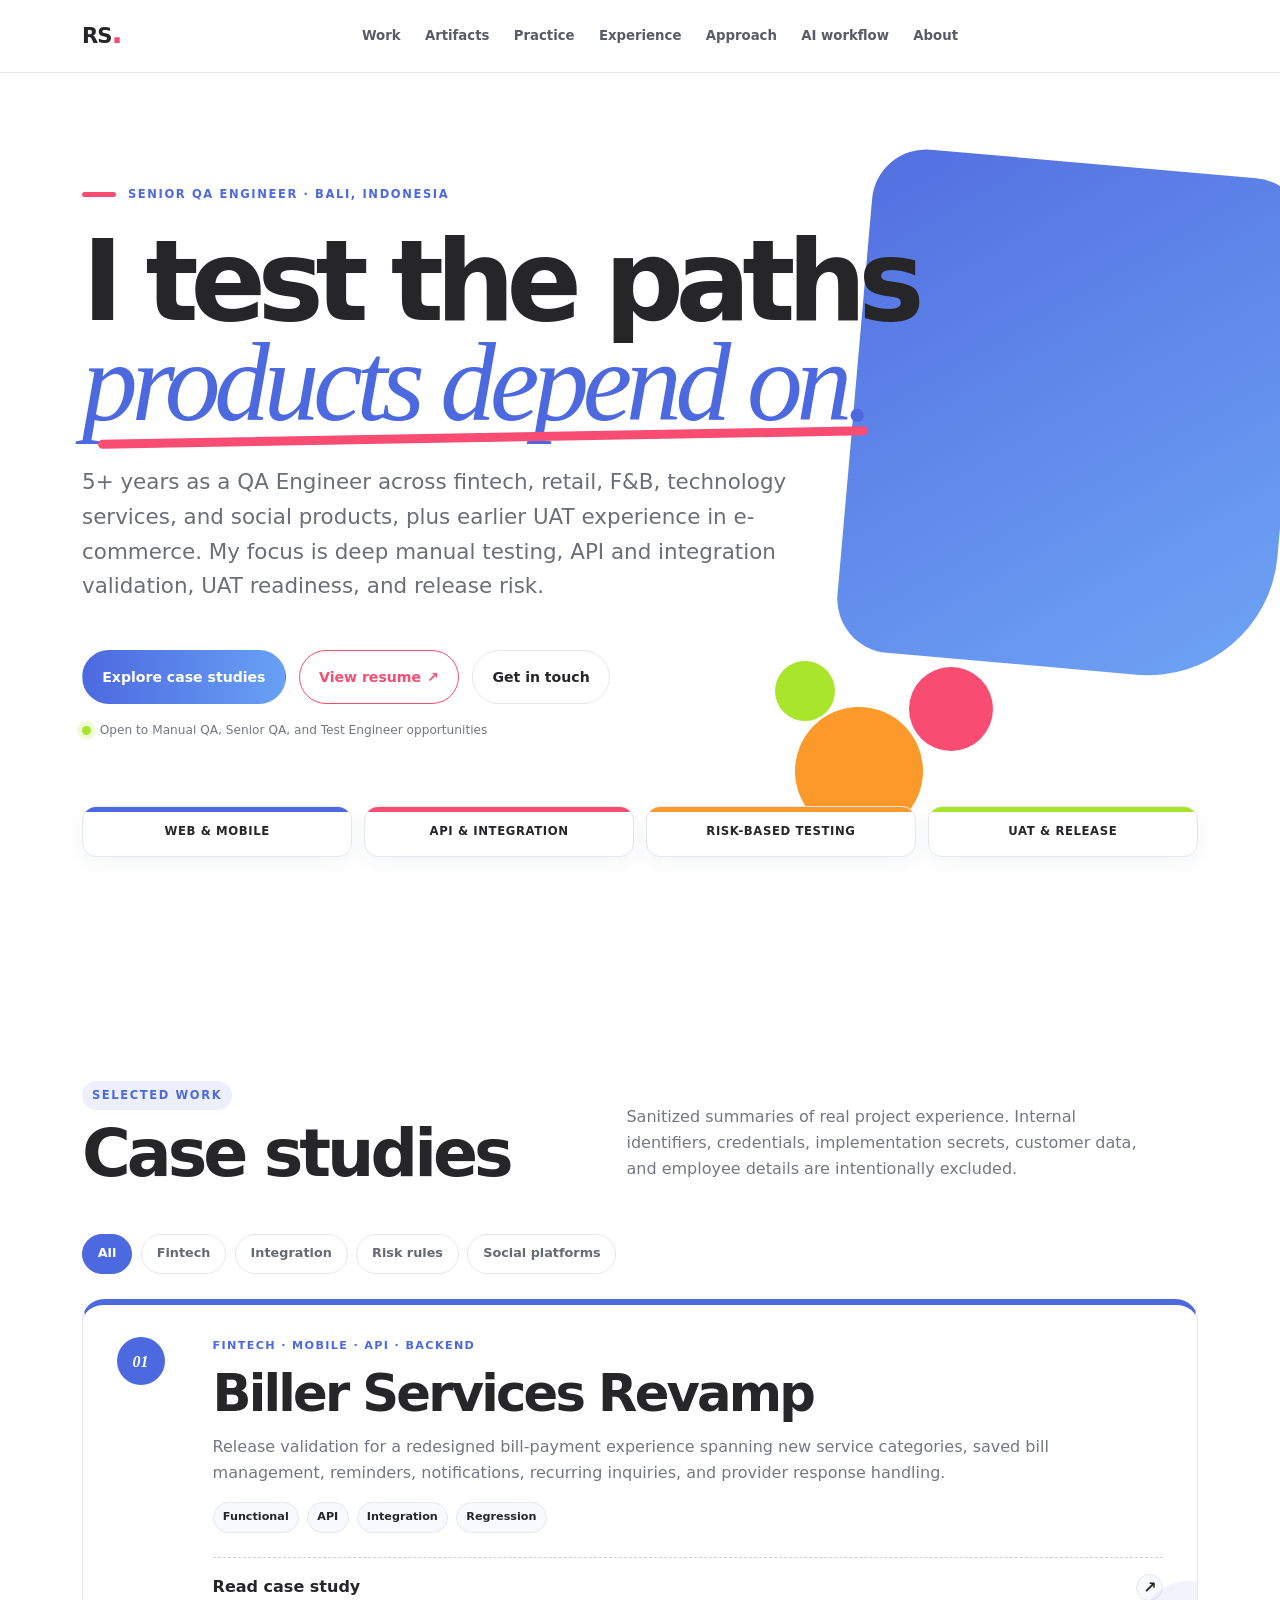
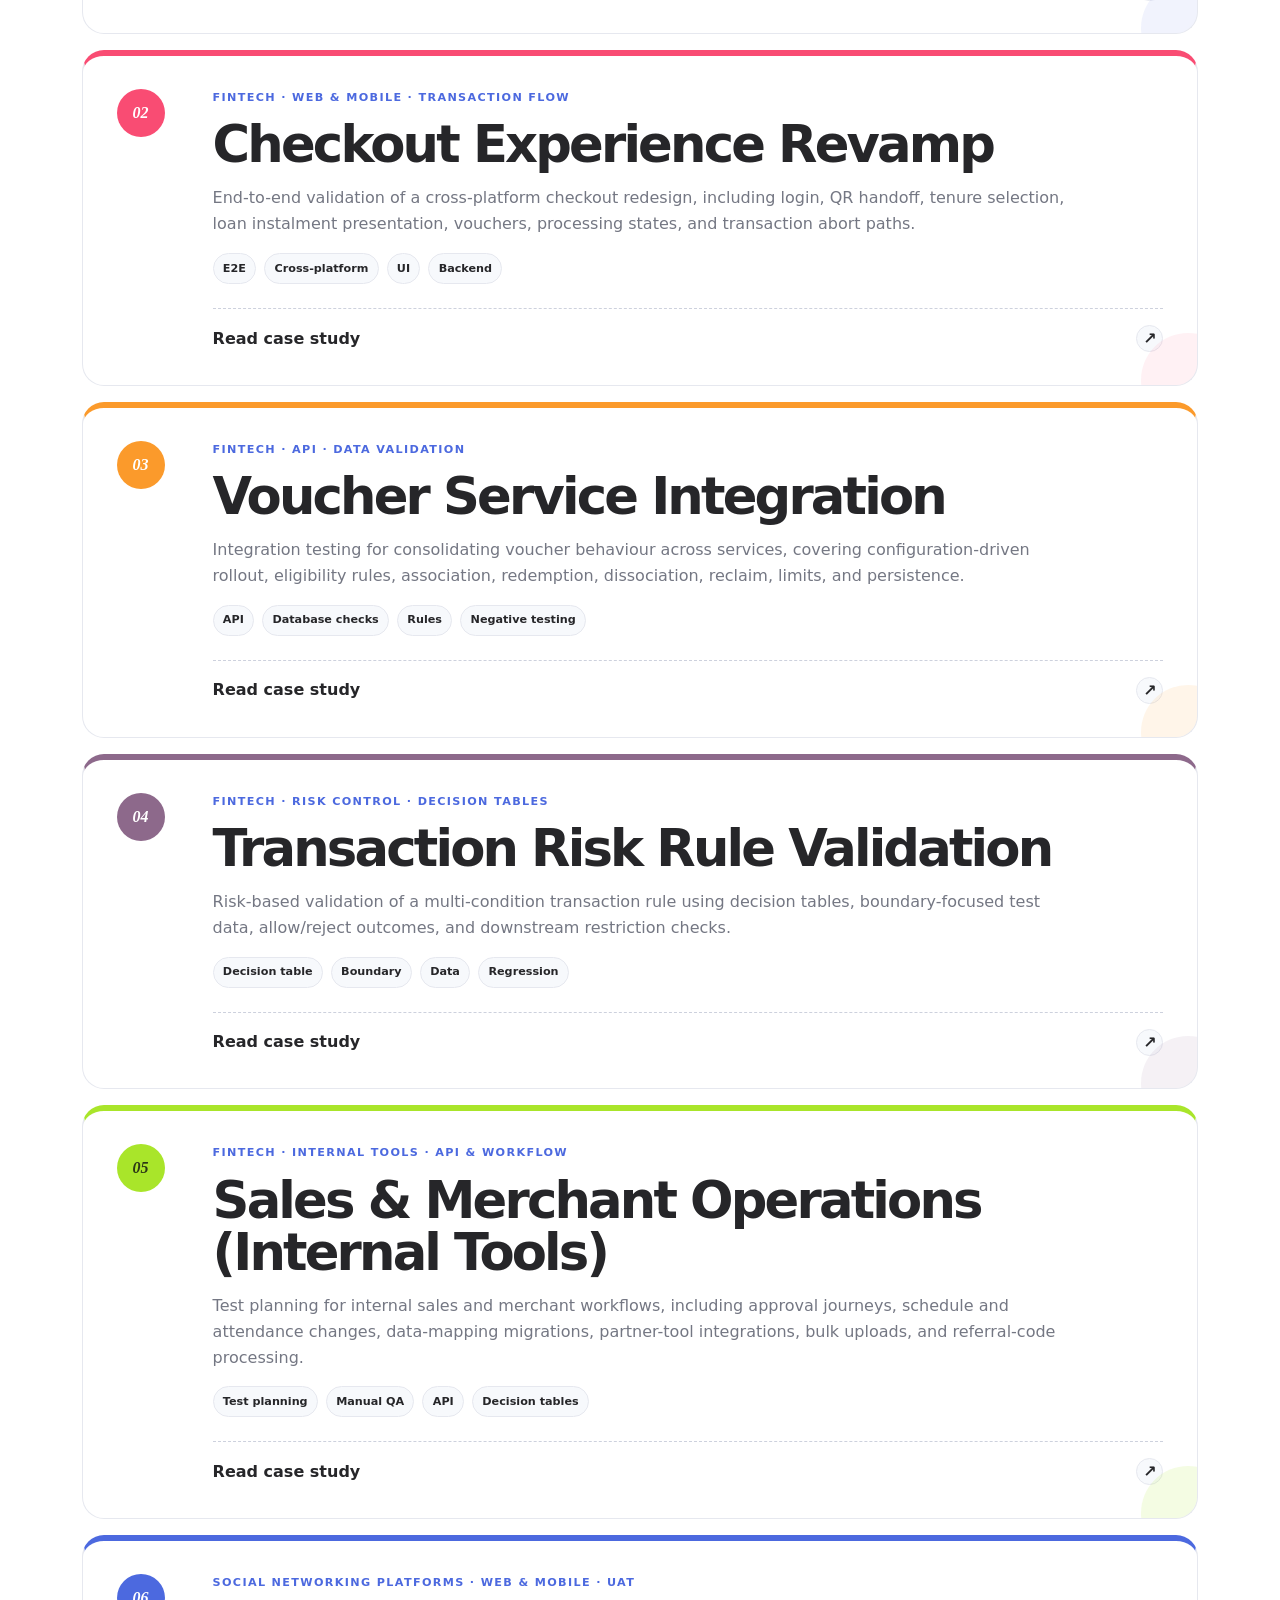
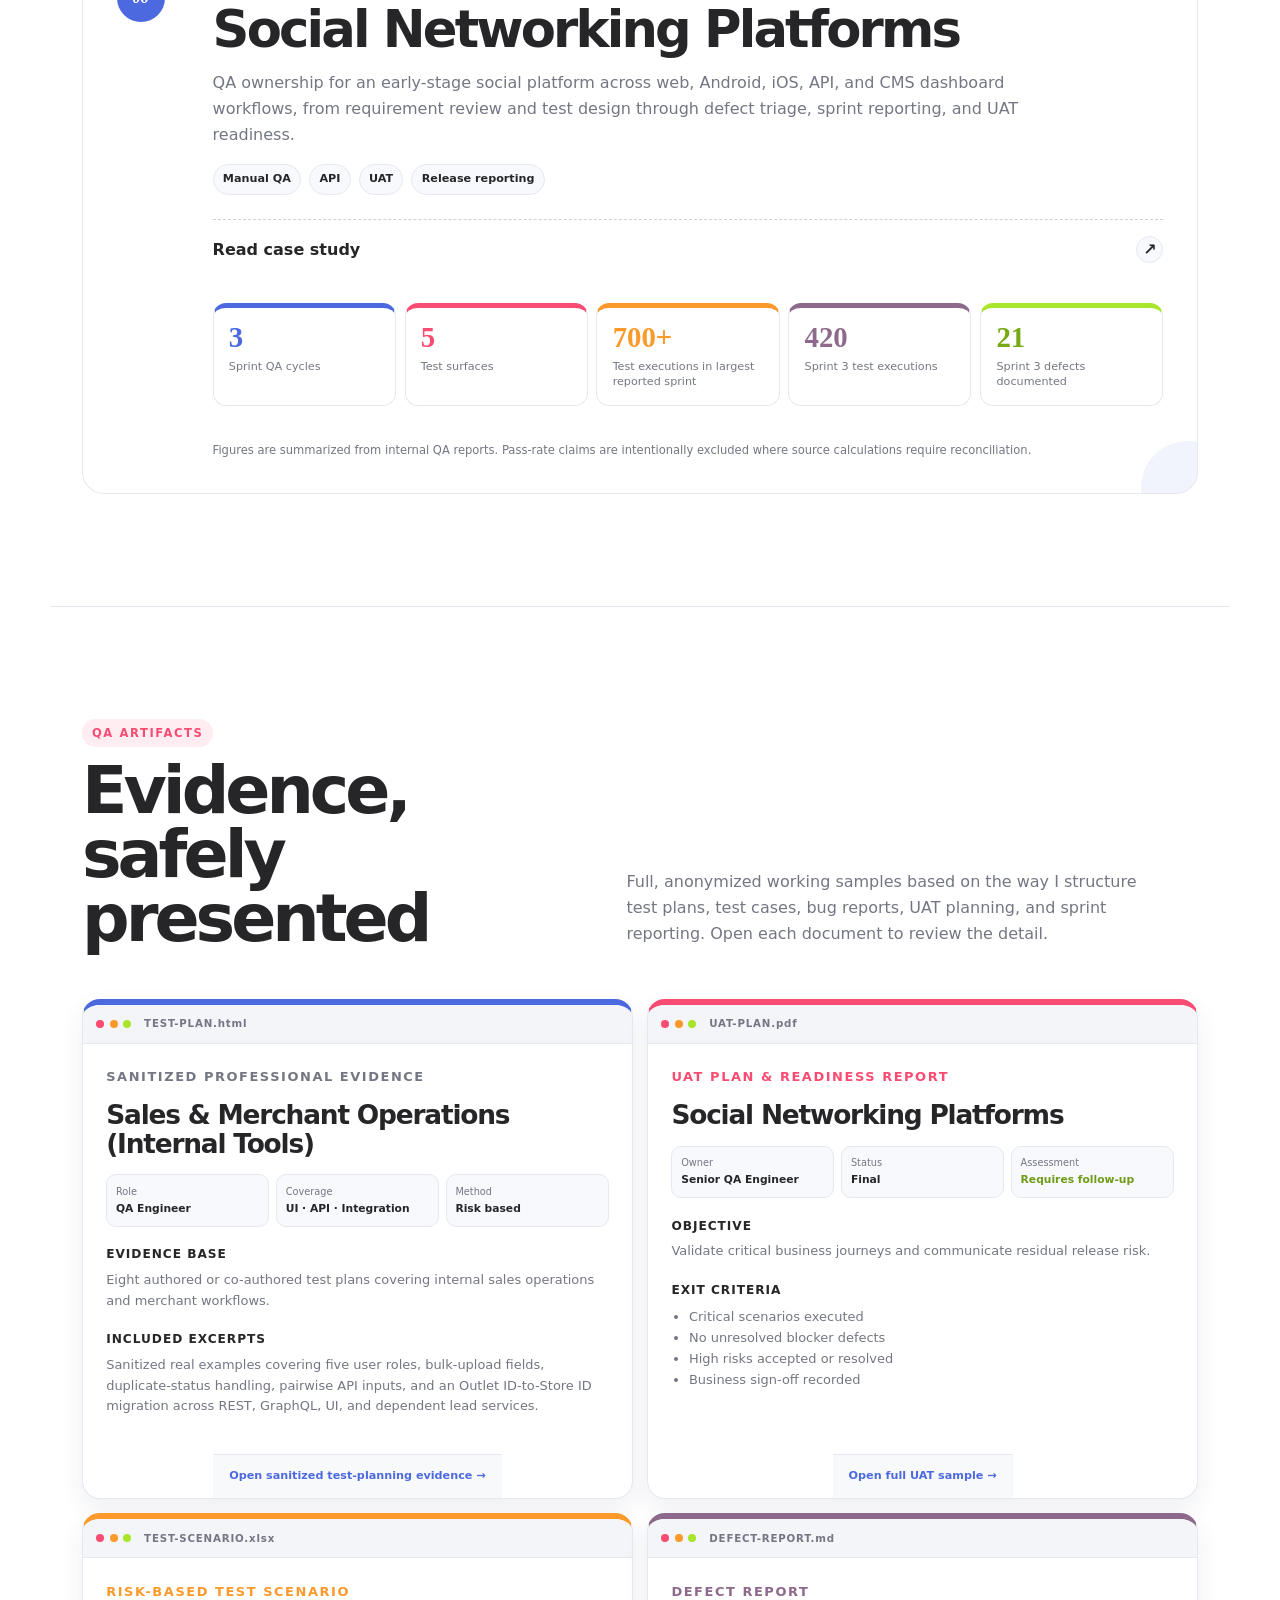
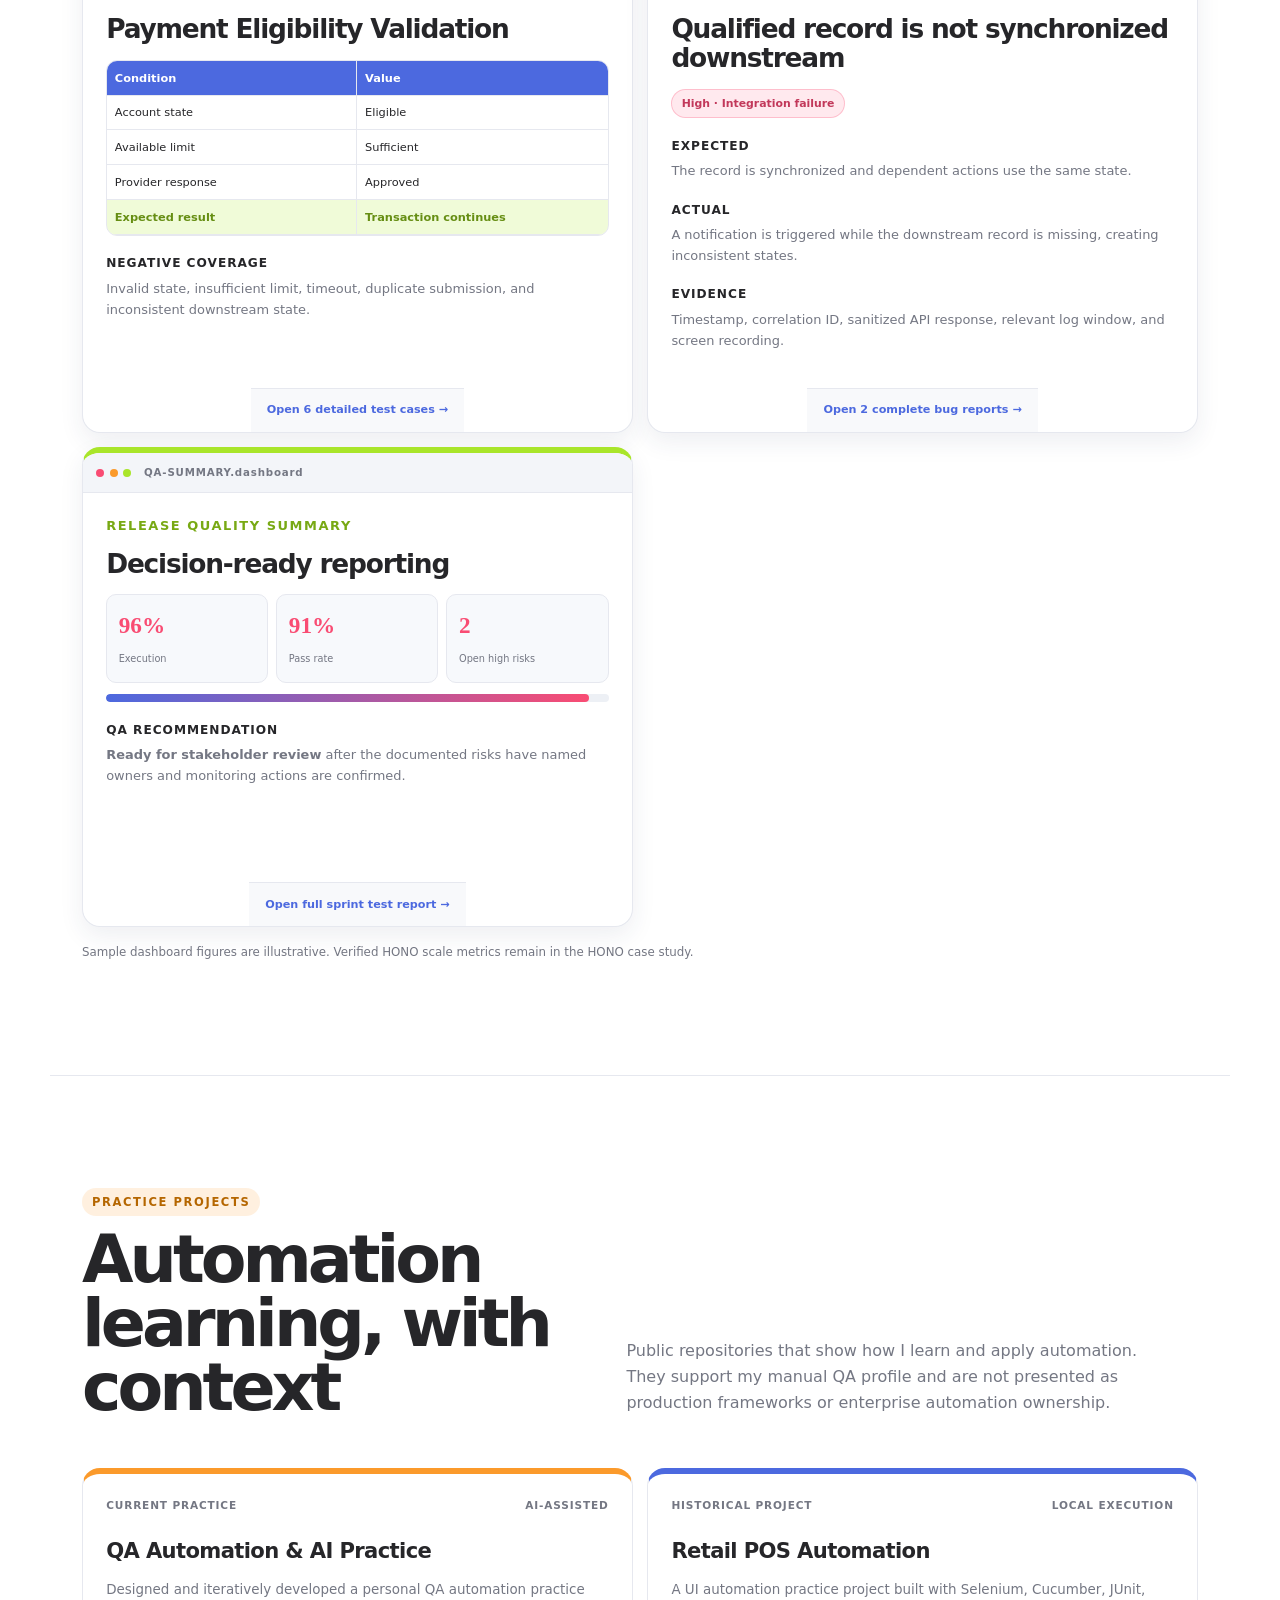
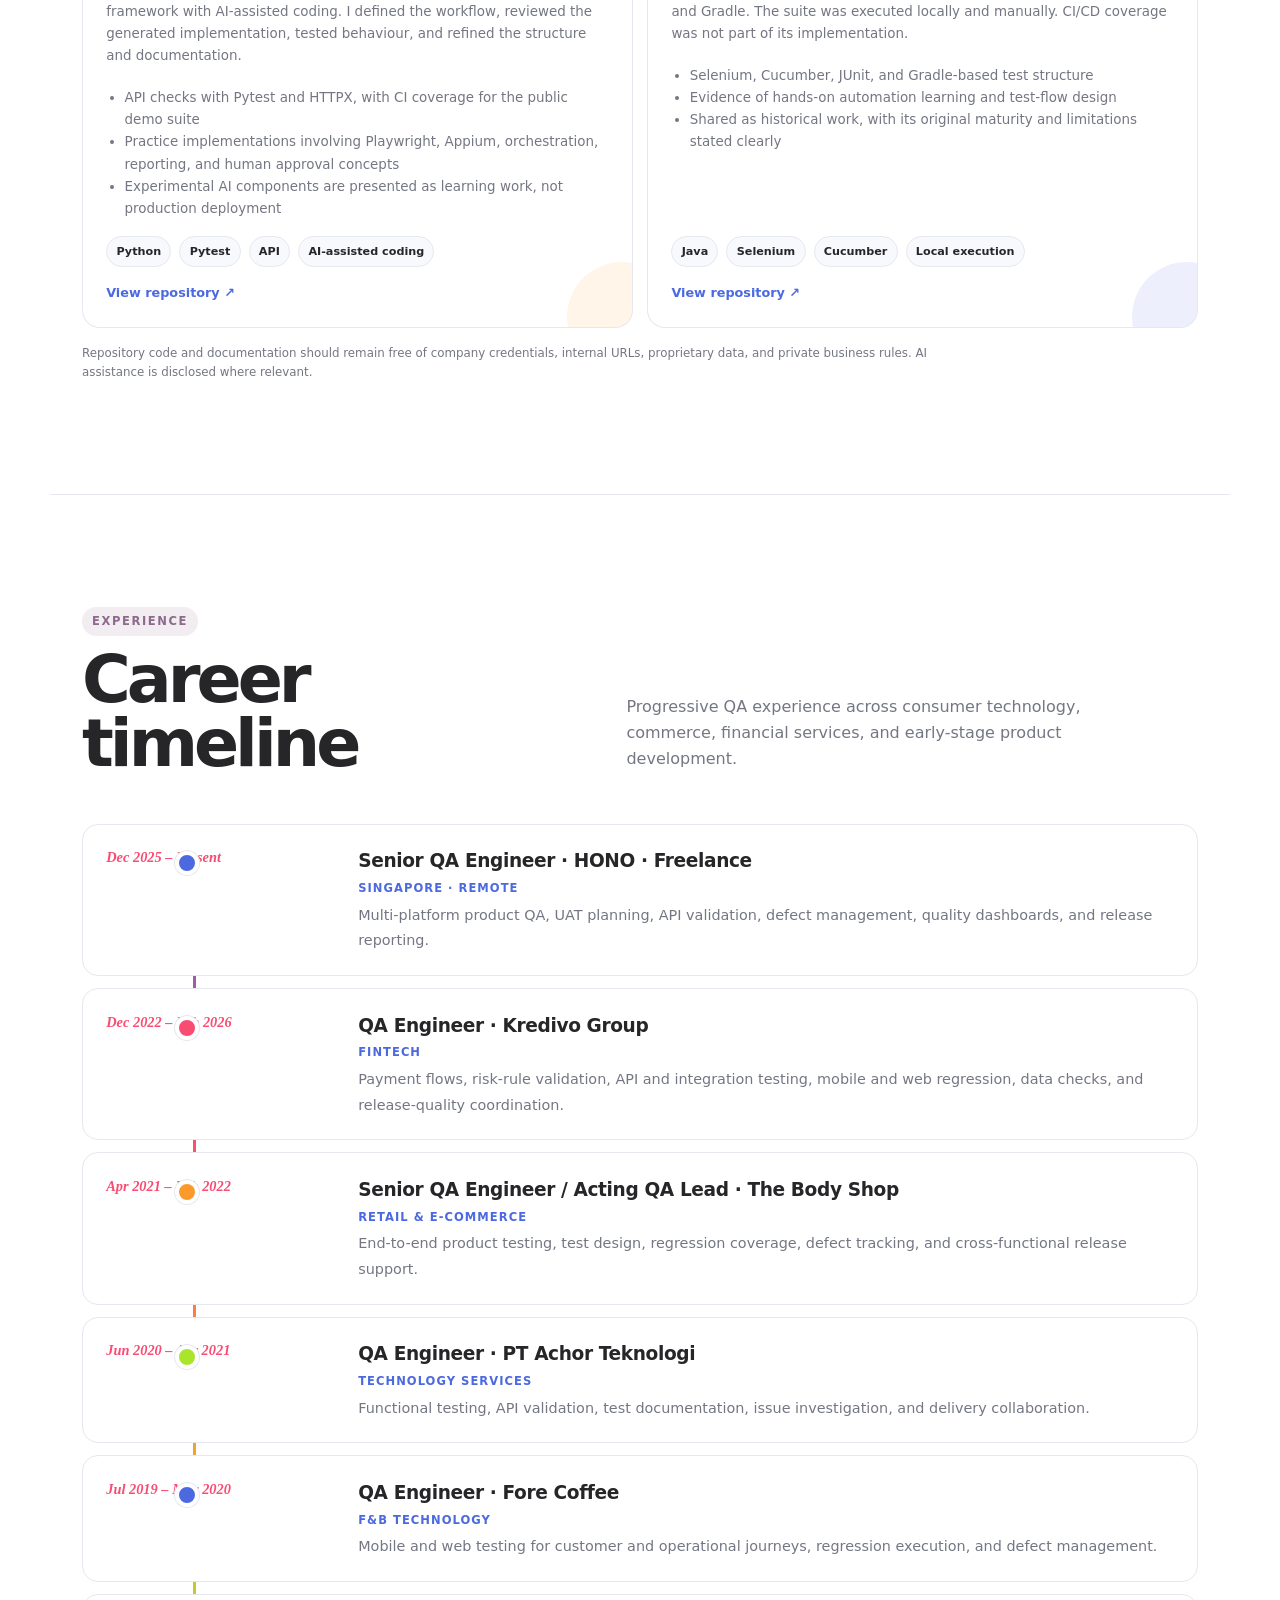
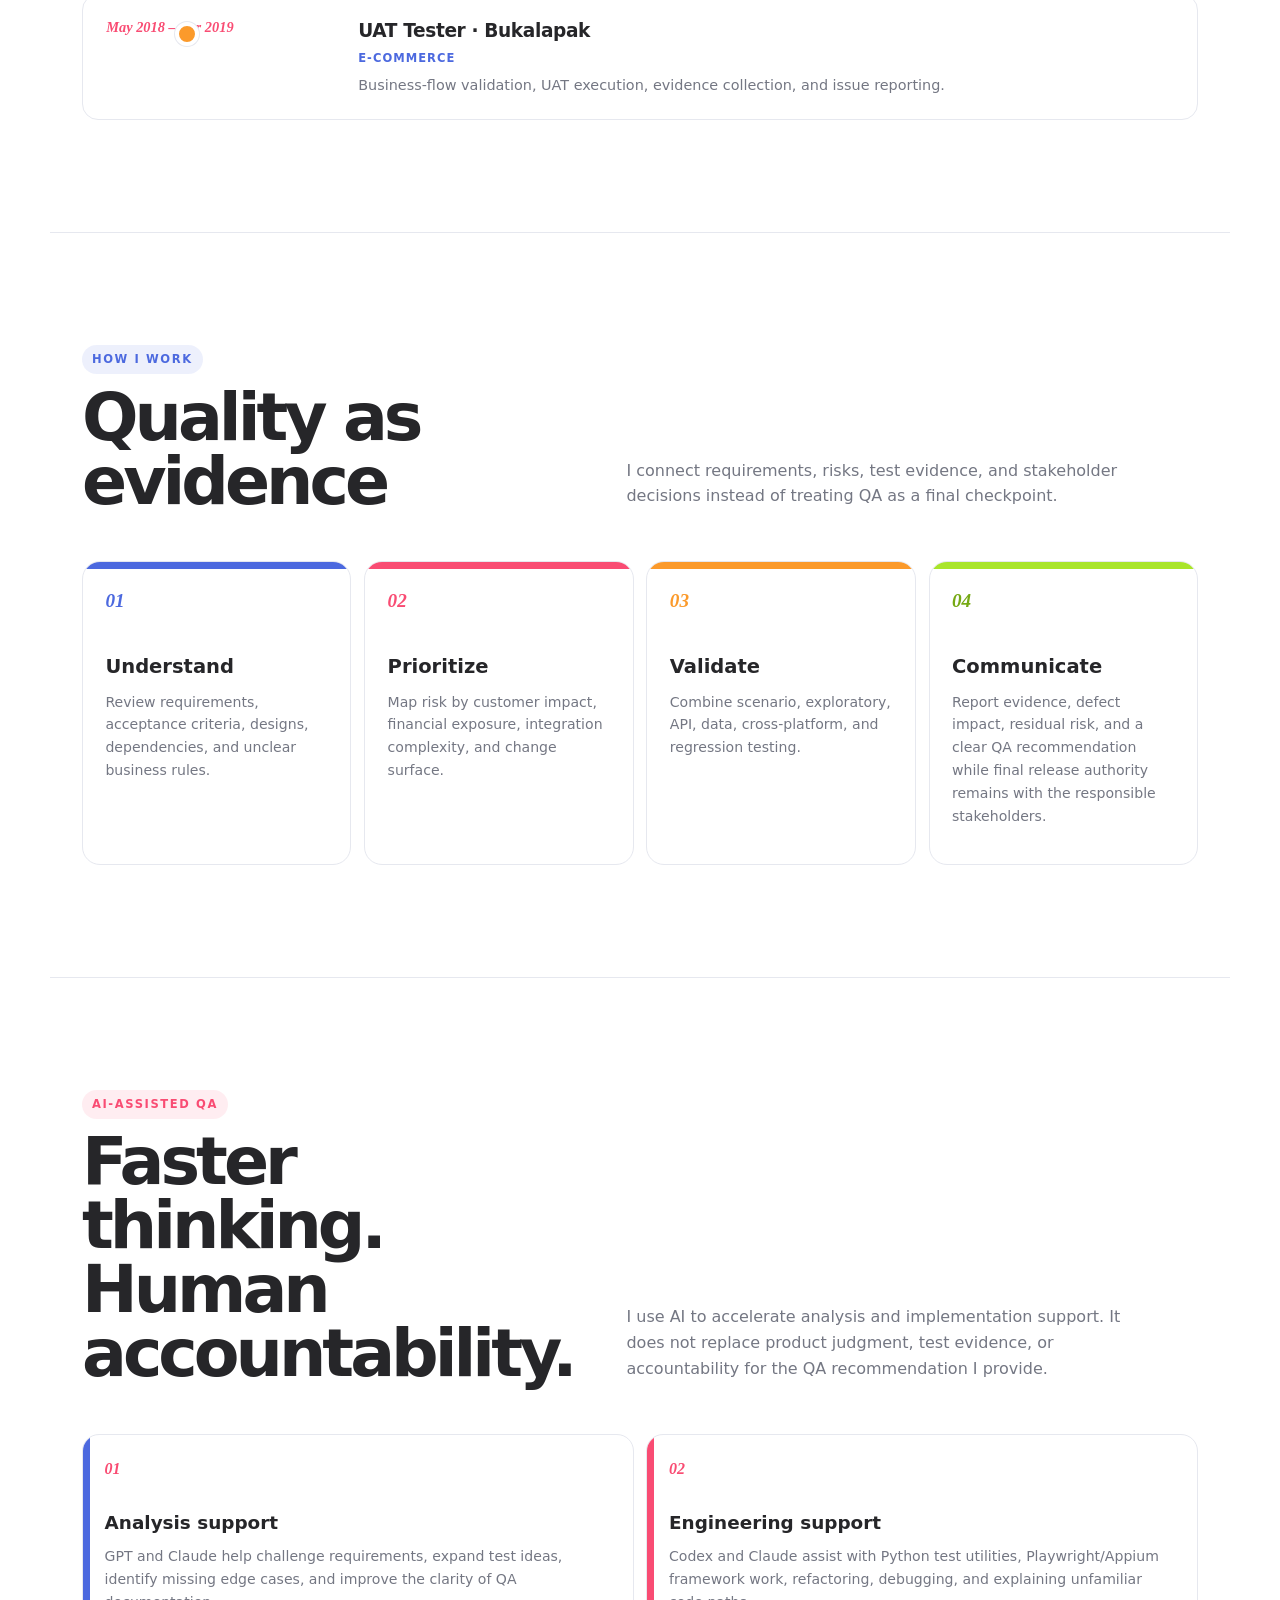
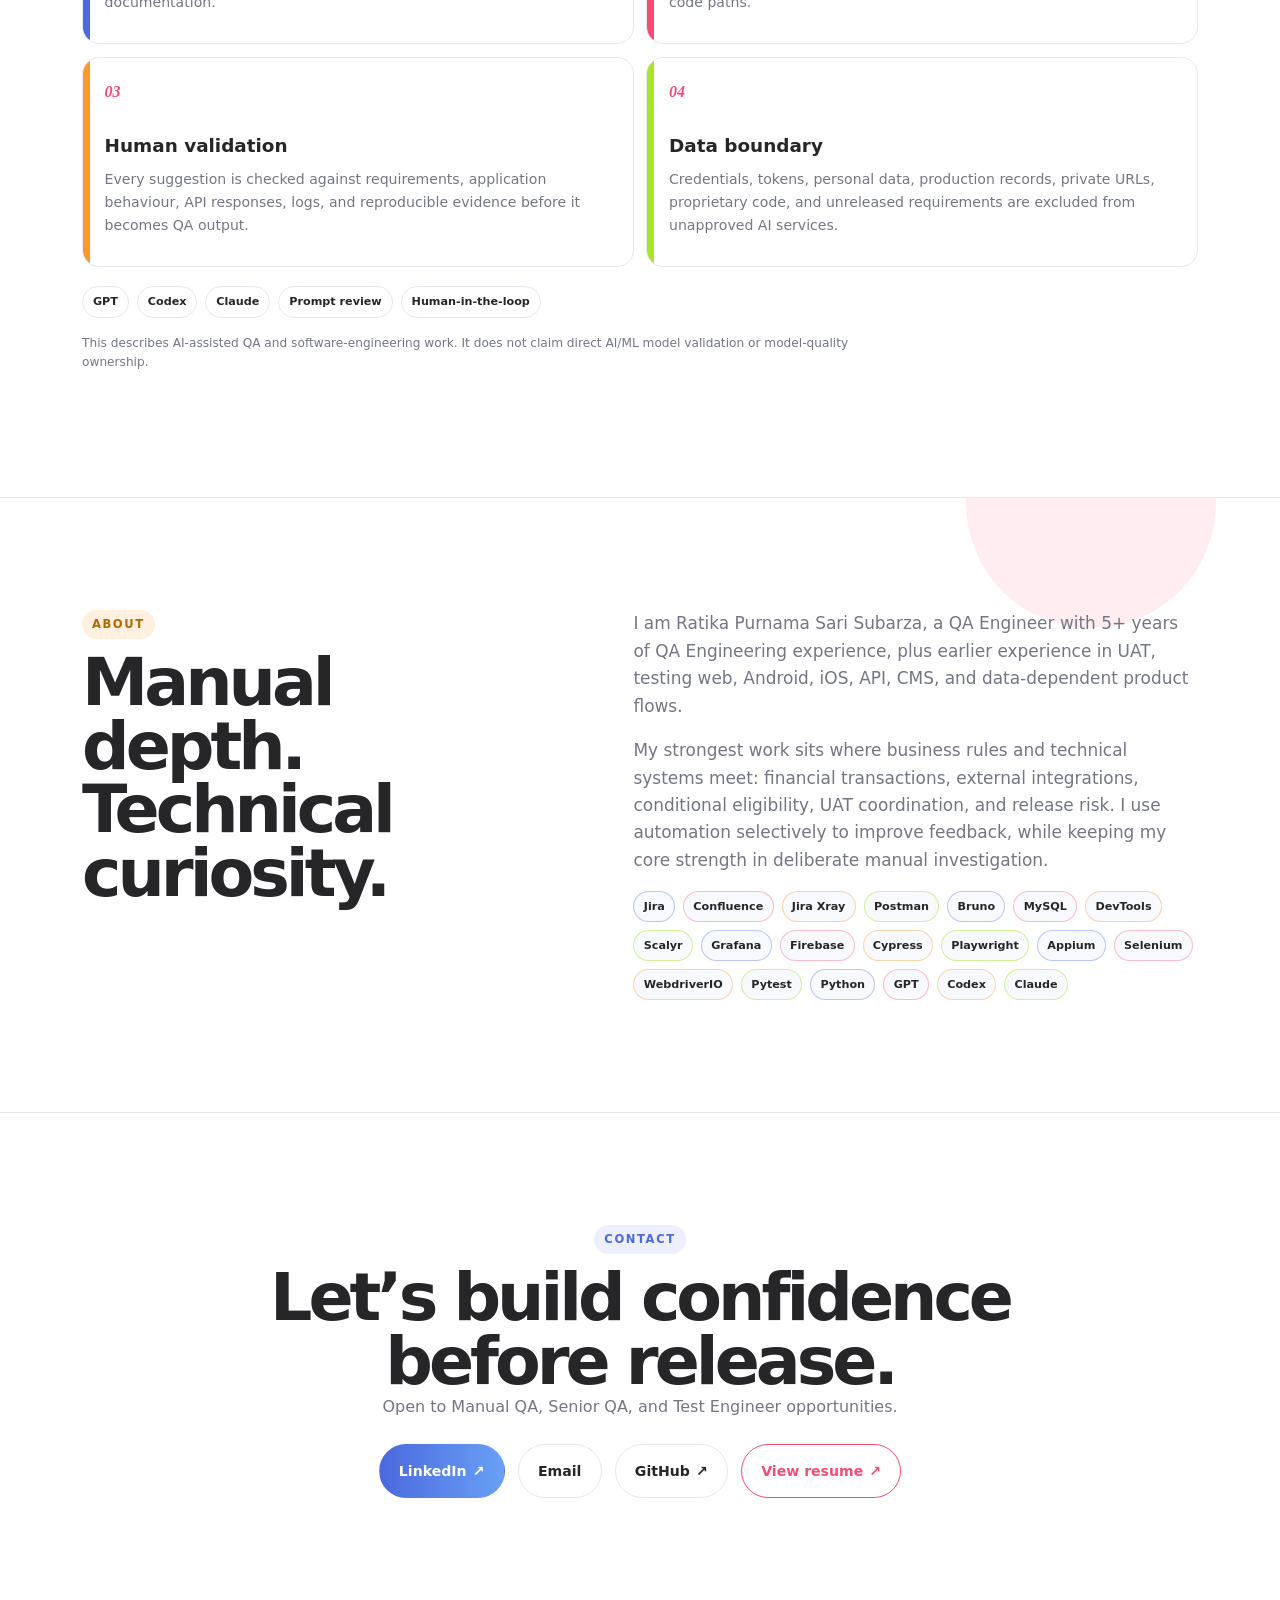
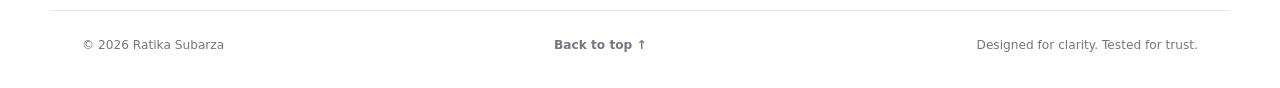
==== commit 536dfe0e: "Point resume CTAs to web resume page" ====
--- a/index.html
+++ b/index.html
@@ -59,7 +59,7 @@
       <p class="hero-copy">5+ years as a QA Engineer across fintech, retail, F&amp;B, technology services, and social products, plus earlier UAT experience in e-commerce. My focus is deep manual testing, API and integration validation, UAT readiness, and release risk.</p>
       <div class="hero-actions">
         <a class="button primary" href="#work">Explore case studies</a>
-        <a class="button resume" href="assets/Ratika-Subarza-CV.pdf" target="_blank" rel="noreferrer">View resume <span>↗</span></a>
+        <a class="button resume" href="resume.html" target="_blank" rel="noreferrer">View resume <span>↗</span></a>
         <a class="button secondary" href="#contact">Get in touch</a>
       </div>
       <p class="availability"><span aria-hidden="true"></span>Open to Manual QA, Senior QA, and Test Engineer opportunities</p>
@@ -320,7 +320,7 @@
         <a class="button primary" href="https://www.linkedin.com/in/ratikasubarza/" target="_blank" rel="noreferrer">LinkedIn <span>↗</span></a>
         <a class="button secondary" href="mailto:ratikasubarza@gmail.com">Email</a>
         <a class="button secondary" href="https://github.com/Ratikasubarza" target="_blank" rel="noreferrer">GitHub <span>↗</span></a>
-        <a class="button resume" href="assets/Ratika-Subarza-CV.pdf" target="_blank" rel="noreferrer">View resume <span>↗</span></a>
+        <a class="button resume" href="resume.html" target="_blank" rel="noreferrer">View resume <span>↗</span></a>
       </div>
     </section>
   </main>
